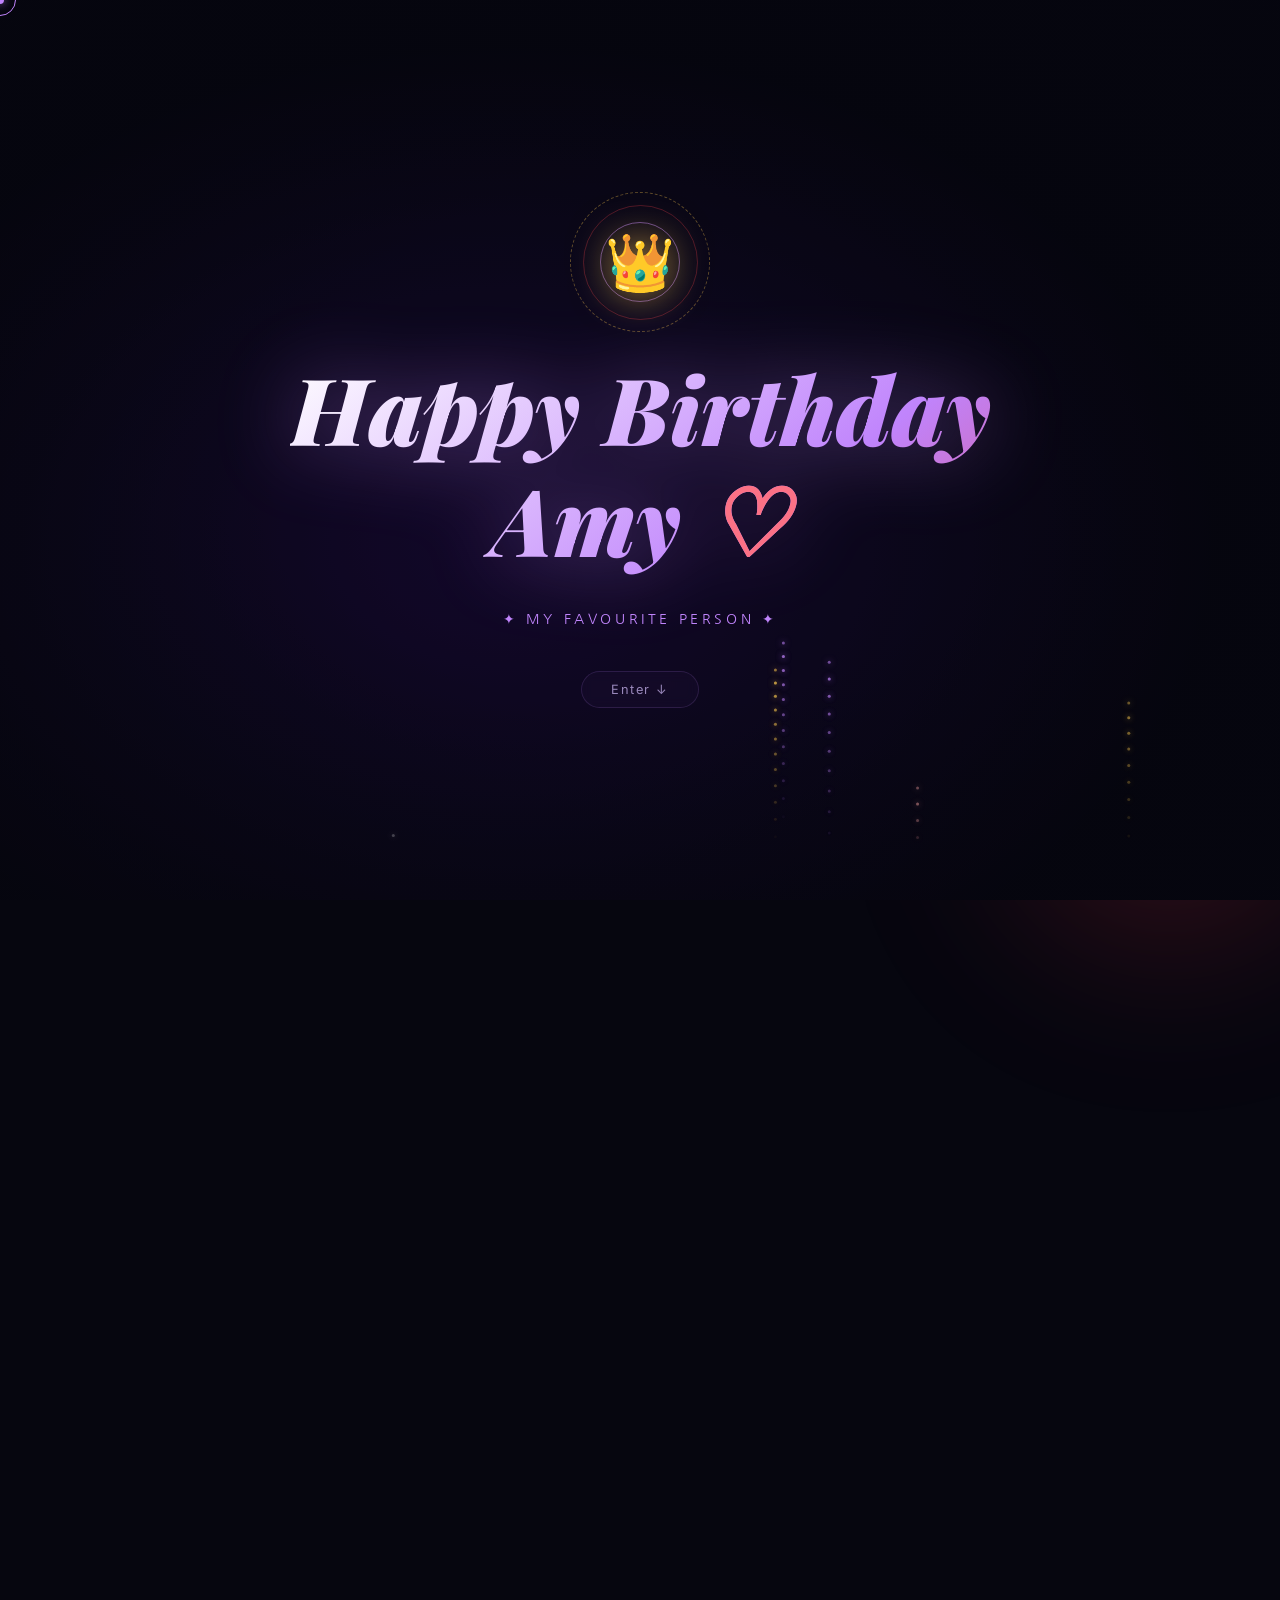
==== HBDAYA1.html @ 7351cbe0 "Add files via upload" ====
<!DOCTYPE html>
<html lang="en">
<head>
  <meta charset="UTF-8" />
  <meta name="viewport" content="width=device-width, initial-scale=1.0" />
  <title>HBDAYA1</title>
  <link rel="preconnect" href="https://fonts.googleapis.com">
  <link rel="preconnect" href="https://fonts.gstatic.com" crossorigin>
  <link href="https://fonts.googleapis.com/css2?family=Playfair+Display:ital,wght@0,400;0,500;0,600;0,700;0,900;1,400;1,500;1,700;1,900&family=Inter:wght@300;400;500;600;700&family=Nanum+Gothic:wght@400;700;800&display=swap" rel="stylesheet" />
  <style>
    *, *::before, *::after { box-sizing: border-box; margin: 0; padding: 0; }

    :root {
      --bg-deep:       #06060f;
      --bg-deeper:     #030308;
      --bg-card:       #0e0e22;
      --bg-surface:    #14142e;
      --accent-purple: #c084fc;
      --accent-purple-2:#a855f7;
      --accent-rose:   #fb7185;
      --accent-gold:   #f9c74f;
      --accent-blue:   #818cf8;
      --accent-red:    #e63946;
      --accent-crimson:#c1121f;
      --accent-white:  #f8f7ff;
      --text-primary:  #f0eaff;
      --text-muted:    #9988bb;
      --border:        rgba(192,132,252,0.15);
      --border-red:    rgba(230,57,70,0.2);
      --glow-purple:   rgba(192,132,252,0.35);
      --glow-red:      rgba(230,57,70,0.35);
      --ease-out-expo: cubic-bezier(0.16,1,0.3,1);
      --ease-spring:   cubic-bezier(0.34,1.56,0.64,1);
    }

    html { scroll-behavior: smooth; }
    html, body { max-width: 100%; }

    body {
      background: var(--bg-deep);
      color: var(--text-primary);
      font-family: 'Inter', sans-serif;
      overflow-x: hidden;
      cursor: none;
      position: relative;
    }

    ::selection { background: rgba(192,132,252,0.35); color: #fff; }

    /* subtle grain overlay for texture / depth */
    body::before {
      content: '';
      position: fixed;
      inset: 0;
      z-index: 2;
      pointer-events: none;
      opacity: 0.035;
      mix-blend-mode: overlay;
      background-image: url("data:image/svg+xml,%3Csvg xmlns='http://www.w3.org/2000/svg' width='120' height='120'%3E%3Cfilter id='n'%3E%3CfeTurbulence type='fractalNoise' baseFrequency='0.9' numOctaves='2' stitchTiles='stitch'/%3E%3C/filter%3E%3Crect width='100%25' height='100%25' filter='url(%23n)'/%3E%3C/svg%3E");
    }

    .nav-hub-btn {
      display: inline-flex;
      align-items: center;
      justify-content: center;
      text-decoration: none;
    }
    /* ═══════════════════════════════════════
       PROGRESS BAR
    ═══════════════════════════════════════ */
    #scroll-progress {
      position: fixed;
      top: 0; left: 0;
      height: 3px;
      width: 0%;
      z-index: 10000;
      background: linear-gradient(90deg, var(--accent-crimson), var(--accent-purple), var(--accent-gold));
      box-shadow: 0 0 12px rgba(192,132,252,0.6);
      transition: width 0.08s linear;
    }

    /* ═══════════════════════════════════════
       CUSTOM CURSOR
    ═══════════════════════════════════════ */
    .cursor-dot {
      width: 8px; height: 8px;
      background: var(--accent-purple);
      border-radius: 50%;
      position: fixed;
      top: 0; left: 0;
      pointer-events: none;
      z-index: 99999;
      transform: translate(-50%, -50%);
      transition: width 0.2s, height 0.2s, background 0.2s, opacity .3s;
      box-shadow: 0 0 10px rgba(192,132,252,0.7);
    }
    .cursor-ring {
      width: 32px; height: 32px;
      border: 1.5px solid var(--accent-purple);
      border-radius: 50%;
      position: fixed;
      top: 0; left: 0;
      pointer-events: none;
      z-index: 99998;
      transform: translate(-50%, -50%);
      transition: transform 0.08s linear, width 0.25s var(--ease-spring), height 0.25s var(--ease-spring), border-color 0.2s, opacity .3s;
    }
    .cursor-dot.hovered { width: 14px; height: 14px; background: var(--accent-gold); box-shadow: 0 0 16px rgba(249,199,79,0.8); }
    .cursor-ring.hovered { width: 56px; height: 56px; border-color: var(--accent-gold); }
    .cursor-dot.hidden, .cursor-ring.hidden { opacity: 0; }

    @media (hover: none), (pointer: coarse) {
      body { cursor: auto; }
      .cursor-dot, .cursor-ring { display: none; }
    }

    /* ═══════════════════════════════════════
       PARTICLE BACKGROUND
    ═══════════════════════════════════════ */
    #bg-canvas {
      position: fixed;
      inset: 0;
      pointer-events: none;
      z-index: 0;
      opacity: 0.55;
    }

    /* Soft ambient orbs that drift behind everything, parallax on mouse move */
    .ambient-orb {
      position: fixed;
      border-radius: 50%;
      filter: blur(90px);
      pointer-events: none;
      z-index: 0;
      opacity: 0.35;
      will-change: transform;
      transition: transform 0.6s ease-out;
    }
    .ambient-orb.o1 { width: 480px; height: 480px; top: -120px; left: -120px; background: radial-gradient(circle, var(--accent-purple), transparent 70%); }
    .ambient-orb.o2 { width: 420px; height: 420px; bottom: -100px; right: -100px; background: radial-gradient(circle, var(--accent-red), transparent 70%); }
    .ambient-orb.o3 { width: 360px; height: 360px; top: 45%; left: 60%; background: radial-gradient(circle, var(--accent-gold), transparent 70%); opacity: 0.18; }

    /* ═══════════════════════════════════════
       INTRO SCREEN
    ═══════════════════════════════════════ */
    #intro {
      position: fixed;
      inset: 0;
      z-index: 1000;
      background: radial-gradient(ellipse at 40% 60%, #1a0a3a 0%, #06060f 65%),
                  radial-gradient(ellipse at 80% 20%, #2a0010 0%, transparent 50%);
      display: flex;
      flex-direction: column;
      align-items: center;
      justify-content: center;
      gap: 1.2rem;
      transition: opacity 1.2s var(--ease-out-expo), visibility 1.2s;
      overflow: hidden;
    }
    #intro.hidden { opacity: 0; visibility: hidden; }

    #fireworks-canvas {
      position: absolute;
      inset: 0; width: 100%; height: 100%;
      pointer-events: none;
    }

    /* soft vignette so fireworks fade toward edges */
    #intro::after {
      content: '';
      position: absolute;
      inset: 0;
      pointer-events: none;
      background: radial-gradient(ellipse 70% 70% at 50% 50%, transparent 40%, rgba(6,6,15,0.55) 100%);
      z-index: 1;
    }

    /* Animated rings behind crown */
    .intro-rings {
      position: relative;
      z-index: 2;
      display: flex;
      align-items: center;
      justify-content: center;
      width: 140px; height: 140px;
    }
    .intro-rings::before,
    .intro-rings::after {
      content: '';
      position: absolute;
      border-radius: 50%;
      border: 1px solid;
      animation: ringPulse 2.5s ease-in-out infinite;
    }
    .intro-rings::before {
      width: 80px; height: 80px;
      border-color: rgba(192,132,252,0.5);
      animation-delay: 0s;
    }
    .intro-rings::after {
      width: 115px; height: 115px;
      border-color: rgba(230,57,70,0.3);
      animation-delay: 0.4s;
    }
    /* extra sparkle ring for richer motion */
    .intro-rings .spark-ring {
      position: absolute;
      width: 140px; height: 140px;
      border-radius: 50%;
      border: 1px dashed rgba(249,199,79,0.35);
      animation: spinSlow 14s linear infinite;
    }
    @keyframes spinSlow { to { transform: rotate(360deg); } }
    @keyframes ringPulse {
      0%,100% { transform: scale(1); opacity: 0.6; }
      50%      { transform: scale(1.15); opacity: 0.2; }
    }

    .intro-crown {
      font-size: 3.5rem;
      animation: floatCrown 3s ease-in-out infinite;
      position: relative;
      z-index: 3;
      filter: drop-shadow(0 0 20px rgba(249,199,79,0.7));
    }
    @keyframes floatCrown {
      0%,100% { transform: translateY(0) rotate(-3deg); }
      50%      { transform: translateY(-14px) rotate(3deg); }
    }

    .intro-title {
      font-family: 'Playfair Display', serif;
      font-size: clamp(2.6rem, 8vw, 5.8rem);
      font-weight: 900;
      font-style: italic;
      text-align: center;
      line-height: 1.2;
      padding-bottom: 0.18em;
      position: relative;
      z-index: 2;
      background: linear-gradient(140deg, #ffffff 0%, #c084fc 35%, #e63946 65%, #f9c74f 100%);
      background-size: 200% 200%;
      -webkit-background-clip: text;
      -webkit-text-fill-color: transparent;
      background-clip: text;
      filter: drop-shadow(0 0 40px rgba(192,132,252,0.45));
      animation: titleShimmer 4s ease-in-out infinite, gradientDrift 8s ease infinite;
    }
    @keyframes titleShimmer {
      0%,100% { filter: drop-shadow(0 0 40px rgba(192,132,252,0.45)); }
      50%      { filter: drop-shadow(0 0 60px rgba(230,57,70,0.5)); }
    }
    @keyframes gradientDrift {
      0%,100% { background-position: 0% 50%; }
      50%      { background-position: 100% 50%; }
    }

    .intro-heart {
      color: #fb7185;
      -webkit-text-fill-color: #fb7185;
      filter: none;
      display: inline-block;
      animation: heartBeat 1.4s ease-in-out infinite;
    }
    @keyframes heartBeat {
      0%, 100% { transform: scale(1); }
      15% { transform: scale(1.25); }
      30% { transform: scale(1); }
      45% { transform: scale(1.18); }
      60% { transform: scale(1); }
    }

    .intro-subtitle {
      font-family: 'Nanum Gothic', sans-serif;
      font-size: 0.9rem;
      color: var(--accent-purple);
      letter-spacing: 0.25em;
      text-transform: uppercase;
      position: relative;
      z-index: 2;
      opacity: 0;
      animation: fadeInUp 1s ease 1.2s forwards;
      text-align: center;
    }
    .intro-subtitle + .intro-subtitle { animation-delay: 1.7s; font-size: 0.75rem; color: var(--text-muted); letter-spacing: 0.15em; }

    .intro-skip {
      margin-top: 1.5rem;
      background: rgba(192,132,252,0.03);
      border: 1px solid var(--border);
      color: var(--text-muted);
      padding: 0.6rem 1.8rem;
      border-radius: 999px;
      cursor: none;
      font-family: 'Inter', sans-serif;
      font-size: 0.8rem;
      letter-spacing: 0.12em;
      position: relative;
      z-index: 2;
      transition: border-color 0.3s, color 0.3s, box-shadow 0.3s, transform 0.3s, background 0.3s;
      opacity: 0;
      animation: fadeInUp 1s ease 2.2s forwards;
      backdrop-filter: blur(6px);
      overflow: hidden;
    }
    .intro-skip::before {
      content: '';
      position: absolute;
      inset: 0;
      background: linear-gradient(90deg, transparent, rgba(192,132,252,0.25), transparent);
      transform: translateX(-100%);
      transition: transform 0.6s;
    }
    .intro-skip:hover {
      border-color: var(--accent-purple);
      color: var(--accent-white);
      box-shadow: 0 0 24px rgba(192,132,252,0.28);
      transform: translateY(-2px);
      background: rgba(192,132,252,0.08);
    }
    .intro-skip:hover::before { transform: translateX(100%); }
    .intro-skip:active { transform: translateY(0) scale(0.97); }

    @keyframes fadeInUp {
      from { opacity: 0; transform: translateY(20px); }
      to   { opacity: 1; transform: translateY(0); }
    }

    /* ═══════════════════════════════════════
       MAIN PAGE
    ═══════════════════════════════════════ */
    #main { opacity: 0; transition: opacity 1.4s ease; position: relative; z-index: 1; }
    #main.visible { opacity: 1; }

    /* ── NAV ── */
    nav {
      position: fixed;
      top: 0; left: 0; right: 0;
      z-index: 100;
      padding: 1rem 3rem;
      display: flex;
      align-items: center;
      justify-content: space-between;
      background: rgba(6,6,15,0.55);
      backdrop-filter: blur(20px) saturate(140%);
      border-bottom: 1px solid var(--border);
      transition: background 0.4s, padding 0.4s, border-color 0.4s;
    }
    nav.scrolled {
      background: rgba(6,6,15,0.86);
      padding: 0.7rem 3rem;
      border-color: rgba(192,132,252,0.28);
    }
    nav::after {
      content: '';
      position: absolute;
      bottom: 0; left: 0; right: 0;
      height: 1px;
      background: linear-gradient(90deg, transparent, var(--accent-red), var(--accent-purple), transparent);
      opacity: 0.4;
    }

    .nav-logo {
      font-family: 'Playfair Display', serif;
      font-size: 1.1rem;
      font-style: italic;
      background: linear-gradient(135deg, var(--accent-white), var(--accent-purple));
      -webkit-background-clip: text;
      -webkit-text-fill-color: transparent;
      background-clip: text;
      letter-spacing: 0.05em;
      position: relative;
      display: inline-flex;
      align-items: center;
      gap: 0.4rem;
    }
    .nav-logo .logo-dot {
      width: 6px; height: 6px;
      border-radius: 50%;
      background: var(--accent-gold);
      box-shadow: 0 0 8px var(--accent-gold);
      animation: dotPulse 2.4s ease-in-out infinite;
    }
    @keyframes dotPulse {
      0%,100% { opacity: 0.5; transform: scale(1); }
      50% { opacity: 1; transform: scale(1.3); }
    }

    .nav-links { display: flex; gap: 2.5rem; align-items: center; }
    .nav-links a {
      color: var(--text-muted);
      text-decoration: none;
      font-size: 0.78rem;
      letter-spacing: 0.15em;
      text-transform: uppercase;
      transition: color 0.3s;
      position: relative;
      padding-bottom: 2px;
    }
    .nav-links a::after {
      content: '';
      position: absolute;
      bottom: -4px; left: 0; right: 0;
      height: 1px;
      background: linear-gradient(90deg, var(--accent-red), var(--accent-purple));
      transform: scaleX(0);
      transform-origin: left;
      transition: transform 0.35s var(--ease-out-expo);
    }
    .nav-links a:hover { color: var(--accent-white); }
    .nav-links a:hover::after { transform: scaleX(1); }

    /* ── HERO ── */
    .hero {
      min-height: 100vh;
      display: flex;
      flex-direction: column;
      align-items: center;
      justify-content: center;
      text-align: center;
      padding: 8rem 2rem 5rem;
      position: relative;
      overflow: hidden;
    }

    .hero-grid {
      position: absolute;
      inset: 0;
      background-image:
        linear-gradient(rgba(192,132,252,0.04) 1px, transparent 1px),
        linear-gradient(90deg, rgba(192,132,252,0.04) 1px, transparent 1px);
      background-size: 60px 60px;
      mask-image: radial-gradient(ellipse 80% 80% at 50% 50%, black 30%, transparent 80%);
      animation: gridDrift 40s linear infinite;
    }
    @keyframes gridDrift {
      from { background-position: 0 0, 0 0; }
      to   { background-position: 60px 60px, 60px 60px; }
    }

    .hero::before {
      content: '';
      position: absolute;
      inset: 0;
      background:
        radial-gradient(ellipse 80% 55% at 50% 10%, rgba(192,132,252,0.1) 0%, transparent 60%),
        radial-gradient(ellipse 50% 40% at 85% 80%, rgba(230,57,70,0.08) 0%, transparent 50%),
        radial-gradient(ellipse 40% 30% at 15% 70%, rgba(249,199,79,0.05) 0%, transparent 50%);
      pointer-events: none;
    }

    .hero-flourish {
      position: absolute;
      opacity: 0.15;
      pointer-events: none;
      transition: opacity 0.6s, transform 0.6s;
    }
    .hero-flourish.tl { top: 100px; left: 40px; }
    .hero-flourish.tr { top: 100px; right: 40px; transform: scaleX(-1); }
    .hero-flourish.bl { bottom: 60px; left: 40px; transform: scaleY(-1); }
    .hero-flourish.br { bottom: 60px; right: 40px; transform: scale(-1,-1); }

    .hero-eyebrow {
      font-size: 0.75rem;
      letter-spacing: 0.4em;
      text-transform: uppercase;
      color: var(--accent-gold);
      margin-bottom: 1.8rem;
      opacity: 0;
      animation: fadeInUp 0.9s ease 0.3s forwards;
      display: flex;
      align-items: center;
      gap: 1rem;
    }
    .hero-eyebrow::before,
    .hero-eyebrow::after {
      content: '';
      width: 40px; height: 1px;
      background: linear-gradient(90deg, transparent, var(--accent-gold));
    }
    .hero-eyebrow::after { transform: scaleX(-1); }

    .hero-name {
      display: inline-block;
      font-family: 'Playfair Display', serif;
      font-size: clamp(5rem, 18vw, 13rem);
      font-weight: 900;
      font-style: italic;
      line-height: 1.15;
      padding: 0.02em 0.05em 0.15em 0.08em;
      background: linear-gradient(160deg, #ffffff 0%, #e8d5ff 20%, #c084fc 45%, #e63946 70%, #f9c74f 100%);
      background-size: 200% 200%;
      -webkit-background-clip: text;
      -webkit-text-fill-color: transparent;
      background-clip: text;
      filter: drop-shadow(0 0 80px rgba(192,132,252,0.25));
      opacity: 0;
      animation: fadeInUp 1.1s var(--ease-out-expo) 0.6s forwards, gradientDrift 10s ease infinite 1.7s;
      position: relative;
      will-change: transform;
    }
    .hero-name-echo {
      font-family: 'Playfair Display', serif;
      font-size: clamp(5rem, 18vw, 13rem);
      font-weight: 900;
      font-style: italic;
      line-height: 1.15;
      padding-bottom: 0.12em;
      position: absolute;
      top: 0; left: 50%;
      transform: translateX(-50%);
      -webkit-text-stroke: 1px rgba(192,132,252,0.15);
      color: transparent;
      pointer-events: none;
      filter: blur(2px);
    }

    .hero-tagline {
      margin-top: 2.5rem;
      font-size: clamp(0.95rem, 2vw, 1.2rem);
      color: var(--text-muted);
      font-weight: 300;
      max-width: 570px;
      line-height: 1.8;
      opacity: 0;
      animation: fadeInUp 1s ease 1.1s forwards;
    }

    .hero-line {
      width: 100%;
      max-width: 500px;
      height: 1px;
      margin: 3rem auto 0;
      background: linear-gradient(90deg, transparent, var(--accent-red), var(--accent-purple), var(--accent-gold), transparent);
      opacity: 0;
      animation: fadeInUp 1s ease 1.6s forwards;
      position: relative;
    }
    .hero-line::before {
      content: '';
      position: absolute;
      top: -2px; left: 0; right: 0;
      height: 5px;
      background: inherit;
      filter: blur(4px);
      opacity: 0.6;
    }
    .hero-line::after {
      content: '';
      position: absolute;
      top: -1px; left: 0;
      width: 6px; height: 3px;
      border-radius: 3px;
      background: var(--accent-white);
      box-shadow: 0 0 10px var(--accent-white);
      animation: lineTravel 3.5s ease-in-out infinite 2.6s;
    }
    @keyframes lineTravel {
      0% { left: 0%; opacity: 0; }
      10% { opacity: 1; }
      90% { opacity: 1; }
      100% { left: 98%; opacity: 0; }
    }

    .scroll-hint {
      position: absolute;
      bottom: 3rem;
      left: 50%;
      transform: translateX(-50%);
      display: flex;
      flex-direction: column;
      align-items: center;
      gap: 0.5rem;
      opacity: 0;
      animation: fadeInUp 1s ease 2.5s forwards;
    }
    .scroll-hint span {
      font-size: 0.65rem;
      letter-spacing: 0.3em;
      text-transform: uppercase;
      color: var(--text-muted);
    }
    .scroll-mouse {
      width: 22px; height: 36px;
      border: 1.5px solid var(--border);
      border-radius: 11px;
      position: relative;
    }
    .scroll-mouse::after {
      content: '';
      position: absolute;
      top: 5px; left: 50%;
      transform: translateX(-50%);
      width: 3px; height: 8px;
      background: var(--accent-purple);
      border-radius: 2px;
      animation: scrollDown 1.8s ease infinite;
    }
    @keyframes scrollDown {
      0%   { top: 5px; opacity: 1; }
      100% { top: 18px; opacity: 0; }
    }

    /* ── SECTION BASE ── */
    .section {
      padding: 7rem 2rem;
      max-width: 1140px;
      margin: 0 auto;
      position: relative;
    }

    .section-label {
      font-size: 0.7rem;
      letter-spacing: 0.4em;
      text-transform: uppercase;
      color: var(--accent-gold);
      margin-bottom: 1.2rem;
      display: flex;
      align-items: center;
      gap: 1rem;
    }
    .section-label::after {
      content: '';
      flex: 1;
      height: 1px;
      background: linear-gradient(90deg, rgba(230,57,70,0.5), transparent);
    }

    .section-title {
      font-family: 'Playfair Display', serif;
      font-size: clamp(2.2rem, 5vw, 3.6rem);
      font-weight: 700;
      line-height: 1.15;
      margin-bottom: 1rem;
    }

    /* ── ABOUT CARDS ── */
    .about-grid {
      display: grid;
      grid-template-columns: 1fr 1fr;
      gap: 1.5rem;
      margin-top: 4rem;
    }

    .about-card {
      background: linear-gradient(145deg, rgba(14,14,34,0.9) 0%, rgba(10,10,24,0.95) 100%);
      border: 1px solid var(--border);
      border-radius: 24px;
      padding: 2.4rem;
      position: relative;
      overflow: hidden;
      transition: border-color 0.4s, transform 0.4s, box-shadow 0.4s;
      transform-style: preserve-3d;
      will-change: transform;
    }
    .about-card:hover {
      border-color: rgba(192,132,252,0.4);
      box-shadow: 0 20px 60px rgba(192,132,252,0.08), 0 0 0 1px rgba(192,132,252,0.08);
    }

    /* mouse-tracked spotlight */
    .about-card .card-spotlight {
      position: absolute;
      inset: 0;
      pointer-events: none;
      opacity: 0;
      transition: opacity 0.35s;
      background: radial-gradient(320px circle at var(--mx, 50%) var(--my, 50%), rgba(192,132,252,0.12), transparent 60%);
    }
    .about-card:hover .card-spotlight { opacity: 1; }

    .about-card::before {
      content: '';
      position: absolute;
      top: 0; left: 0; right: 0;
      height: 2px;
      background: linear-gradient(90deg, var(--accent-red), var(--accent-purple), var(--accent-gold));
      opacity: 0;
      transition: opacity 0.4s;
    }
    .about-card:hover::before { opacity: 1; }

    .about-card::after {
      content: '';
      position: absolute;
      bottom: -30px; right: -30px;
      width: 100px; height: 100px;
      border-radius: 50%;
      background: radial-gradient(circle, rgba(192,132,252,0.06) 0%, transparent 70%);
      transition: transform 0.4s;
    }
    .about-card:hover::after { transform: scale(1.5); }

    .about-card-icon {
      font-size: 2.2rem;
      margin-bottom: 1.2rem;
      display: block;
      filter: drop-shadow(0 0 10px rgba(192,132,252,0.3));
      transition: transform 0.45s var(--ease-spring);
    }
    .about-card:hover .about-card-icon { transform: scale(1.15) rotate(-6deg); }

    .about-card-title {
      font-family: 'Playfair Display', serif;
      font-size: 1.3rem;
      font-weight: 700;
      margin-bottom: 0.8rem;
      color: var(--text-primary);
    }
    .about-card-text {
      font-size: 0.9rem;
      color: var(--text-muted);
      line-height: 1.8;
    }

    /* Featured card */
    .about-card.featured {
      grid-column: span 2;
      display: flex;
      gap: 3rem;
      align-items: center;
      background: linear-gradient(135deg, #160b40 0%, #1a0610 50%, #0e0e22 100%);
      border-color: rgba(230,57,70,0.15);
    }
    .about-card.featured:hover { border-color: rgba(230,57,70,0.4); box-shadow: 0 20px 60px rgba(230,57,70,0.08); }
    .about-card.featured::before {
      background: linear-gradient(90deg, var(--accent-crimson), var(--accent-purple), var(--accent-white));
    }

    .about-card.featured .featured-text { flex: 1; }
    .about-card.featured .featured-quote {
      font-family: 'Playfair Display', serif;
      font-size: clamp(1.1rem, 2.5vw, 1.6rem);
      font-style: italic;
      line-height: 1.55;
      color: var(--text-primary);
      margin-bottom: 1.2rem;
    }
    .about-card.featured .featured-quote span {
      color: var(--accent-purple);
      position: relative;
      background: linear-gradient(90deg, var(--accent-purple), var(--accent-gold), var(--accent-purple));
      background-size: 200% auto;
      -webkit-background-clip: text;
      -webkit-text-fill-color: transparent;
      background-clip: text;
      animation: gradientDrift 5s ease infinite;
    }

    .about-card.featured .featured-visual {
      width: 190px;
      flex-shrink: 0;
      display: flex;
      flex-direction: column;
      align-items: center;
      gap: 0.8rem;
    }

    .gd-emblem-wrap {
      position: relative;
      width: 130px; height: 130px;
    }
    .gd-emblem {
      width: 130px; height: 130px;
      border-radius: 50%;
      background: radial-gradient(circle at 40% 35%, #2e1060 0%, #06060f 75%);
      border: 2px solid rgba(192,132,252,0.4);
      display: flex;
      align-items: center;
      justify-content: center;
      font-size: 3.8rem;
      box-shadow: 0 0 50px rgba(192,132,252,0.3), inset 0 0 40px rgba(192,132,252,0.06);
      animation: pulseShadow 3s ease-in-out infinite;
      position: relative;
      z-index: 1;
      transition: transform 0.4s var(--ease-spring);
    }
    .gd-emblem-wrap:hover .gd-emblem { transform: scale(1.06) rotate(4deg); }
    .gd-ring {
      position: absolute;
      inset: -10px;
      animation: spinRing 8s linear infinite;
    }
    .gd-ring.reverse { animation-direction: reverse; animation-duration: 12s; inset: -20px; opacity: 0.5; }
    @keyframes spinRing { to { transform: rotate(360deg); } }
    @keyframes pulseShadow {
      0%,100% { box-shadow: 0 0 50px rgba(192,132,252,0.3), inset 0 0 40px rgba(192,132,252,0.06); }
      50%      { box-shadow: 0 0 80px rgba(230,57,70,0.4), 0 0 30px rgba(192,132,252,0.3), inset 0 0 40px rgba(192,132,252,0.1); }
    }

    .gd-label {
      font-size: 0.68rem;
      letter-spacing: 0.25em;
      color: var(--accent-gold);
      text-transform: uppercase;
      text-align: center;
    }

    /* ── DIVIDER ── */
    .section-divider {
      position: relative;
      height: 60px;
      display: flex;
      align-items: center;
      justify-content: center;
      overflow: hidden;
    }
    .section-divider::before,
    .section-divider::after {
      content: '';
      flex: 1;
      height: 1px;
      background: linear-gradient(90deg, transparent, rgba(192,132,252,0.25));
    }
    .section-divider::after { transform: scaleX(-1); }
    .section-divider-icon {
      padding: 0 1.5rem;
      font-size: 1.2rem;
      letter-spacing: 0.5rem;
      color: rgba(192,132,252,0.4);
      position: relative;
      animation: dividerGlow 3s ease-in-out infinite;
    }
    @keyframes dividerGlow {
      0%,100% { filter: drop-shadow(0 0 0px rgba(192,132,252,0)); }
      50% { filter: drop-shadow(0 0 10px rgba(192,132,252,0.5)); }
    }
    .section-divider-icon::before {
      content: '';
      position: absolute;
      inset: -10px;
      background: radial-gradient(circle, rgba(192,132,252,0.1) 0%, transparent 70%);
    }

    /* ── MEMORIES SECTION ── */
    .memories-section {
      padding: 5rem 2rem 8rem;
      max-width: 1140px;
      margin: 0 auto;
    }

    .memories-header {
      text-align: center;
      margin-bottom: 5rem;
    }
    .memories-intro {
      color: var(--text-muted);
      font-size: 0.98rem;
      max-width: 520px;
      margin: 1.2rem auto 0;
      line-height: 1.85;
    }

    /* Timeline */
    .timeline {
      position: relative;
      padding-left: 2.5rem;
    }
    .timeline::before {
      content: '';
      position: absolute;
      left: 0; top: 0; bottom: 0;
      width: 2px;
      background: linear-gradient(to bottom,
        transparent 0%,
        var(--accent-red) 5%,
        var(--accent-purple) 35%,
        var(--accent-gold) 65%,
        var(--accent-rose) 95%,
        transparent 100%);
      opacity: 0.35;
    }
    /* animated glow that runs down the timeline spine */
    .timeline::after {
      content: '';
      position: absolute;
      left: -2px; top: 0;
      width: 6px; height: 40px;
      border-radius: 3px;
      background: linear-gradient(to bottom, transparent, var(--accent-white), transparent);
      opacity: 0.7;
      filter: blur(1px);
      animation: timelineTravel 6s ease-in-out infinite;
    }
    @keyframes timelineTravel {
      0% { top: -5%; opacity: 0; }
      10% { opacity: 0.8; }
      90% { opacity: 0.8; }
      100% { top: 100%; opacity: 0; }
    }

    .memory-card {
      position: relative;
      background: linear-gradient(145deg, rgba(14,14,34,0.92) 0%, rgba(10,10,22,0.96) 100%);
      border: 1px solid var(--border);
      border-radius: 20px;
      padding: 2.2rem;
      margin-bottom: 2rem;
      margin-left: 2rem;
      transition: border-color 0.35s, box-shadow 0.35s, transform 0.35s;
      overflow: hidden;
    }
    .memory-card::after {
      content: '';
      position: absolute;
      inset: 0;
      background: linear-gradient(135deg, rgba(230,57,70,0.03) 0%, transparent 50%);
      pointer-events: none;
    }
    .memory-card:hover {
      border-color: rgba(192,132,252,0.38);
      box-shadow: 0 8px 50px rgba(192,132,252,0.09), -4px 0 20px rgba(230,57,70,0.06);
      transform: translateX(6px);
    }

    .memory-card::before {
      content: '';
      position: absolute;
      left: -2.62rem; top: 2rem;
      width: 12px; height: 12px;
      border-radius: 50%;
      background: var(--accent-purple);
      box-shadow: 0 0 12px var(--accent-purple);
      border: 2px solid var(--bg-deep);
      z-index: 1;
      transition: transform 0.35s var(--ease-spring);
    }
    .memory-card:hover::before { transform: scale(1.35); }
    .memory-card:nth-child(1)::before { background: var(--accent-red);    box-shadow: 0 0 15px var(--accent-red); }
    .memory-card:nth-child(2)::before { background: var(--accent-gold);   box-shadow: 0 0 15px var(--accent-gold); }
    .memory-card:nth-child(3)::before { background: var(--accent-purple); box-shadow: 0 0 15px var(--accent-purple); }
    .memory-card:nth-child(4)::before { background: var(--accent-white);  box-shadow: 0 0 15px rgba(248,247,255,0.6); }

    .memory-date {
      font-size: 0.7rem;
      letter-spacing: 0.3em;
      text-transform: uppercase;
      color: var(--accent-gold);
      margin-bottom: 0.7rem;
      display: flex;
      align-items: center;
      gap: 0.6rem;
    }
    .memory-date::before {
      content: '';
      display: inline-block;
      width: 16px; height: 1px;
      background: var(--accent-gold);
      opacity: 0.5;
    }

    .memory-card-title {
      font-family: 'Playfair Display', serif;
      font-size: 1.25rem;
      font-weight: 700;
      margin-bottom: 0.9rem;
      color: var(--text-primary);
    }
    .memory-text {
      color: var(--text-muted);
      font-size: 0.9rem;
      line-height: 1.8;
      margin-bottom: 1.2rem;
    }

    .memory-tags {
      display: flex;
      gap: 0.5rem;
      flex-wrap: wrap;
    }
    .tag {
      font-size: 0.68rem;
      padding: 0.22rem 0.7rem;
      border-radius: 999px;
      border: 1px solid var(--border);
      color: var(--text-muted);
      letter-spacing: 0.06em;
      transition: transform 0.25s, box-shadow 0.25s;
    }
    .tag:hover { transform: translateY(-2px); }
    .tag.purple { border-color: rgba(192,132,252,0.38); color: var(--accent-purple); background: rgba(192,132,252,0.07); }
    .tag.gold   { border-color: rgba(249,199,79,0.38);  color: var(--accent-gold);   background: rgba(249,199,79,0.07); }
    .tag.rose   { border-color: rgba(251,113,133,0.38); color: var(--accent-rose);   background: rgba(251,113,133,0.07); }
    .tag.red    { border-color: rgba(230,57,70,0.38);   color: var(--accent-red);    background: rgba(230,57,70,0.07); }
    .tag.white  { border-color: rgba(248,247,255,0.25); color: var(--accent-white);  background: rgba(248,247,255,0.05); }

    /* ── BUTTONS ── */
    .extra-buttons {
      display: flex;
      gap: 1rem;
      justify-content: center;
      margin: 3rem 0 5rem;
      flex-wrap: wrap;
    }

    .memory-btn {
      padding: 0.85rem 2rem;
      border: none;
      border-radius: 14px;
      cursor: none;
      font-weight: 600;
      font-size: 0.9rem;
      color: white;
      font-family: 'Inter', sans-serif;
      letter-spacing: 0.05em;
      position: relative;
      overflow: hidden;
      transition: transform 0.25s var(--ease-spring), box-shadow 0.25s;
      will-change: transform;
    }
    .memory-btn::before {
      content: '';
      position: absolute;
      inset: 0;
      background: linear-gradient(135deg, #c1121f, #a855f7, #ec4899);
      background-size: 200% 200%;
      transition: opacity 0.3s;
      animation: gradientDrift 6s ease infinite;
    }
    .memory-btn::after {
      content: '';
      position: absolute;
      inset: 0;
      background: linear-gradient(135deg, #a855f7, #e63946, #f9c74f);
      opacity: 0;
      transition: opacity 0.3s;
    }
    .memory-btn span { position: relative; z-index: 1; }
    .memory-btn:hover { box-shadow: 0 14px 35px rgba(168,85,247,0.35); }
    .memory-btn:hover::after { opacity: 1; }
    .memory-btn:active { transform: translateY(0) scale(0.97) !important; }

    /* ripple effect element injected on click */
    .btn-ripple {
      position: absolute;
      border-radius: 50%;
      background: rgba(255,255,255,0.45);
      transform: scale(0);
      animation: rippleAnim 0.6s ease-out forwards;
      pointer-events: none;
    }
    @keyframes rippleAnim {
      to { transform: scale(3); opacity: 0; }
    }

    /* ── POPUPS ── */
    .popup-overlay {
      display: none;
      position: fixed;
      inset: 0;
      background: rgba(0,0,0,0.8);
      backdrop-filter: blur(12px);
      justify-content: center;
      align-items: center;
      z-index: 9999;
      opacity: 0;
      transition: opacity 0.3s ease;
    }
    .popup-overlay.showing { opacity: 1; }

    .popup-window {
      width: min(640px, 94%);
      border-radius: 20px;
      overflow: hidden;
      box-shadow: 0 30px 80px rgba(0,0,0,0.7), 0 0 0 1px rgba(192,132,252,0.15);
      animation: popupAppear 0.4s var(--ease-spring);
      background: rgba(14,14,34,0.96);
      border: 1px solid rgba(192,132,252,0.2);
      max-height: 88vh;
      display: flex;
      flex-direction: column;
      position: relative;
    }
    /* animated border glow sweep */
    .popup-window::before {
      content: '';
      position: absolute;
      inset: -1px;
      border-radius: 20px;
      padding: 1px;
      background: linear-gradient(120deg, var(--accent-crimson), var(--accent-purple), var(--accent-gold), var(--accent-purple), var(--accent-crimson));
      background-size: 300% 300%;
      -webkit-mask: linear-gradient(#fff 0 0) content-box, linear-gradient(#fff 0 0);
      -webkit-mask-composite: xor;
      mask-composite: exclude;
      animation: gradientDrift 5s ease infinite;
      pointer-events: none;
      opacity: 0.6;
    }

    .popup-header {
      display: flex;
      justify-content: space-between;
      align-items: center;
      padding: 1rem 1.4rem;
      background: linear-gradient(90deg, rgba(193,18,31,0.18), rgba(168,85,247,0.12));
      border-bottom: 1px solid rgba(255,255,255,0.06);
      font-weight: 700;
      font-size: 0.9rem;
      color: #e9d5ff;
      flex-shrink: 0;
    }
    .popup-header-left { display: flex; align-items: center; gap: 0.6rem; }
    .popup-header-dot {
      width: 8px; height: 8px;
      border-radius: 50%;
      background: var(--accent-red);
      box-shadow: 0 0 8px var(--accent-red);
      animation: dotPulse 1.8s ease-in-out infinite;
    }

    .close-btn {
      border: none;
      background: none;
      cursor: none;
      font-size: 1.1rem;
      color: var(--text-muted);
      transition: color 0.2s, transform 0.2s, background 0.2s;
      width: 28px; height: 28px;
      border-radius: 50%;
      display: flex;
      align-items: center;
      justify-content: center;
    }
    .close-btn:hover { color: var(--accent-red); transform: scale(1.2) rotate(90deg); background: rgba(230,57,70,0.1); }

    .popup-content {
      padding: 1.8rem;
      overflow-y: auto;
      flex: 1;
    }

    #typedText {
      min-height: 200px;
      font-size: 0.95rem;
      font-family: Georgia, serif;
      line-height: 1.75;
      color: #e5e7eb;
      white-space: pre-line;
    }
    #typedText .type-cursor {
      display: inline-block;
      width: 2px;
      background: var(--accent-purple);
      margin-left: 1px;
      animation: caretBlink 0.9s steps(1) infinite;
    }
    @keyframes caretBlink { 50% { opacity: 0; } }

    /* Image popup */
    .image-popup-content {
      display: flex;
      align-items: center;
      justify-content: center;
      gap: 1rem;
      padding: 1.5rem;
    }

    #popupImage {
      max-width: 78%;
      max-height: 65vh;
      border-radius: 16px;
      border: 1px solid var(--border);
      box-shadow: 0 20px 60px rgba(0,0,0,0.6), 0 0 30px rgba(192,132,252,0.12);
      transition: transform 0.3s ease, opacity 0.25s ease;
      object-fit: contain;
      background: rgba(255,255,255,0.02);
    }
    #popupImage:hover { transform: scale(1.02); }

    .nav-btn {
      width: 52px; height: 52px;
      border-radius: 14px;
      border: 1px solid var(--border);
      background: rgba(20,20,46,0.9);
      color: var(--accent-purple);
      font-size: 1.4rem;
      cursor: none;
      transition: all 0.25s var(--ease-spring);
      display: flex;
      align-items: center;
      justify-content: center;
      flex-shrink: 0;
      backdrop-filter: blur(10px);
    }
    .nav-btn:hover {
      background: rgba(192,132,252,0.15);
      color: var(--accent-gold);
      border-color: rgba(192,132,252,0.5);
      transform: scale(1.08);
      box-shadow: 0 0 20px rgba(192,132,252,0.25);
    }
    .nav-btn:active { transform: scale(0.95); }

    @keyframes popupAppear {
      from { opacity: 0; transform: scale(0.88) translateY(20px); }
      to   { opacity: 1; transform: scale(1) translateY(0); }
    }

    /* ── FOOTER ── */
    footer {
      border-top: 1px solid var(--border);
      padding: 4rem 2rem 3rem;
      text-align: center;
      position: relative;
      overflow: hidden;
    }
    footer::before {
      content: '';
      position: absolute;
      top: 0; left: 0; right: 0;
      height: 1px;
      background: linear-gradient(90deg, transparent, var(--accent-red), var(--accent-purple), var(--accent-white), var(--accent-purple), var(--accent-red), transparent);
      opacity: 0.5;
    }

    .footer-crown {
      font-size: 2.5rem;
      margin-bottom: 1.2rem;
      display: block;
      filter: drop-shadow(0 0 15px rgba(249,199,79,0.5));
      animation: floatCrown 4s ease-in-out infinite;
    }
    .footer-text {
      font-family: 'Playfair Display', serif;
      font-style: italic;
      color: var(--text-muted);
      font-size: 1.05rem;
      margin-bottom: 0.8rem;
    }
    .footer-gd {
      font-size: 0.7rem;
      letter-spacing: 0.2em;
      color: rgba(192,132,252,0.3);
      text-transform: uppercase;
    }

    /* back to top */
    #back-to-top {
      position: fixed;
      bottom: 2rem;
      right: 2rem;
      width: 48px; height: 48px;
      border-radius: 50%;
      border: 1px solid var(--border);
      background: rgba(14,14,34,0.85);
      backdrop-filter: blur(10px);
      color: var(--accent-purple);
      display: flex;
      align-items: center;
      justify-content: center;
      cursor: none;
      z-index: 500;
      opacity: 0;
      pointer-events: none;
      transform: translateY(10px);
      transition: opacity 0.35s, transform 0.35s var(--ease-spring), border-color 0.3s, color 0.3s;
      font-size: 1.1rem;
    }
    #back-to-top.visible { opacity: 1; pointer-events: auto; transform: translateY(0); }
    #back-to-top:hover { border-color: var(--accent-gold); color: var(--accent-gold); box-shadow: 0 0 18px rgba(249,199,79,0.25); }

    /* ── SCROLL REVEAL ── */
    .reveal {
      opacity: 0;
      transform: translateY(30px);
      transition: opacity 0.85s var(--ease-out-expo), transform 0.85s var(--ease-out-expo);
    }
    .reveal.visible { opacity: 1; transform: none; }
    .reveal:nth-child(2) { transition-delay: 0.08s; }
    .reveal:nth-child(3) { transition-delay: 0.16s; }
    .reveal:nth-child(4) { transition-delay: 0.24s; }

    /* confetti burst canvas for button celebration */
    #confetti-canvas {
      position: fixed;
      inset: 0;
      pointer-events: none;
      z-index: 9998;
    }

    /* ── RESPONSIVE ── */
    @media (max-width: 700px) {
      .about-grid { grid-template-columns: 1fr; }
      .about-card.featured { grid-column: span 1; flex-direction: column; }
      .about-card.featured .featured-visual { width: 100%; }
      nav { padding: 1rem 1.2rem; }
      nav.scrolled { padding: 0.7rem 1.2rem; }
      .nav-links { gap: 1.2rem; }
      .timeline { padding-left: 1.5rem; }
      .memory-card { margin-left: 1.2rem; }
      .memory-card::before { left: -1.65rem; }
      .hero-flourish { display: none; }
      .ambient-orb { display: none; }
      #back-to-top { bottom: 1.2rem; right: 1.2rem; width: 42px; height: 42px; }
    }

    @media (prefers-reduced-motion: reduce) {
      *, *::before, *::after { animation: none !important; transition-duration: 0.01ms !important; }
    }

    .popup-content {
      padding: 1.8rem;
      flex: 1;
      overflow-y: auto;
      overflow-x: hidden;
      scrollbar-width: thin;
      scrollbar-color: var(--accent-purple) rgba(20,20,46,0.45);
    }

    .popup-content::-webkit-scrollbar { width: 10px; }
    .popup-content::-webkit-scrollbar-track {
      background: rgba(20,20,46,0.45);
      border-radius: 999px;
      border: 1px solid rgba(192,132,252,0.08);
    }
    .popup-content::-webkit-scrollbar-thumb {
      background: linear-gradient(180deg, var(--accent-red), var(--accent-purple), var(--accent-gold));
      border-radius: 999px;
      border: 2px solid rgba(20,20,46,0.9);
      box-shadow: 0 0 12px rgba(192,132,252,.35), inset 0 0 5px rgba(255,255,255,.15);
    }
    .popup-content::-webkit-scrollbar-thumb:hover {
      background: linear-gradient(180deg, #ff5d6c, #d8a6ff, #ffd66a);
      box-shadow: 0 0 18px rgba(192,132,252,.55), inset 0 0 6px rgba(255,255,255,.2);
    }
    .popup-content::-webkit-scrollbar-corner { background: transparent; }

    /* focus visibility for accessibility */
    a:focus-visible, button:focus-visible {
      outline: 2px solid var(--accent-gold);
      outline-offset: 3px;
      border-radius: 6px;
    }
  </style>
</head>
<body>

<!-- Scroll progress indicator -->
<div id="scroll-progress"></div>

<!-- Custom cursor -->
<div class="cursor-dot" id="cursorDot"></div>
<div class="cursor-ring" id="cursorRing"></div>

<!-- Ambient orbs (parallax) -->
<div class="ambient-orb o1" id="orb1"></div>
<div class="ambient-orb o2" id="orb2"></div>
<div class="ambient-orb o3" id="orb3"></div>

<!-- Ambient particle bg -->
<canvas id="bg-canvas"></canvas>

<!-- Confetti overlay for celebratory bursts -->
<canvas id="confetti-canvas"></canvas>

<!-- ══════════════════════════════════════
     INTRO SCREEN
══════════════════════════════════════ -->
<div id="intro">
  <canvas id="fireworks-canvas"></canvas>

  <div class="intro-rings">
    <div class="spark-ring"></div>
    <div class="intro-crown">👑</div>
  </div>

  <h1 class="intro-title">
    Happy Birthday<br />Amy<span class="intro-heart">&nbsp;♡</span>
  </h1>
  <p class="intro-subtitle">✦ My favourite person ✦</p>
  <button class="intro-skip" onclick="skipIntro()">Enter ↓</button>
</div>

<!-- ══════════════════════════════════════
     MAIN PAGE
══════════════════════════════════════ -->
<div id="main">

<div class="nav-links">
  <a href="#about">About</a>

  <a
    class="nav-hub-btn"
    href="https://articembers.github.io/amybdayglobal/"
    aria-label="Open Hub"
  >
    <span>✦</span> Hub
  </a>

  <a href="#memories">Memories</a>
</div>

  <!-- HERO -->
  <section class="hero">
    <div class="hero-grid"></div>

    <svg class="hero-flourish tl" width="120" height="120" viewBox="0 0 120 120" fill="none">
      <path d="M10,110 C10,10 110,10 110,10" stroke="url(#fgr1)" stroke-width="1" fill="none" stroke-dasharray="4 6"/>
      <circle cx="10" cy="110" r="4" fill="#c084fc" opacity="0.6"/>
      <circle cx="110" cy="10" r="4" fill="#e63946" opacity="0.6"/>
      <defs><linearGradient id="fgr1" x1="0" y1="1" x2="1" y2="0"><stop offset="0%" stop-color="#c084fc"/><stop offset="100%" stop-color="#e63946"/></linearGradient></defs>
    </svg>
    <svg class="hero-flourish tr" width="120" height="120" viewBox="0 0 120 120" fill="none">
      <path d="M10,110 C10,10 110,10 110,10" stroke="url(#fgr2)" stroke-width="1" fill="none" stroke-dasharray="4 6"/>
      <circle cx="10" cy="110" r="4" fill="#c084fc" opacity="0.6"/>
      <circle cx="110" cy="10" r="4" fill="#e63946" opacity="0.6"/>
      <defs><linearGradient id="fgr2" x1="0" y1="1" x2="1" y2="0"><stop offset="0%" stop-color="#c084fc"/><stop offset="100%" stop-color="#e63946"/></linearGradient></defs>
    </svg>

    <p class="hero-eyebrow">✦ A celebration for ✦</p>
    <div style="position:relative" id="heroNameWrap">
      <h1 class="hero-name" id="heroName">Amy</h1>
      <div class="hero-name-echo" aria-hidden="true">Amy</div>
    </div>
    <p class="hero-tagline">The most radiant soul we know, kind, gentle, and endlessly wonderful. Today we celebrate you.</p>
    <div class="hero-line"></div>

    <div class="scroll-hint">
      <div class="scroll-mouse"></div>
      <span>Scroll</span>
    </div>
  </section>

  <!-- ABOUT -->
  <section class="section" id="about">
    <p class="section-label reveal">Who she is</p>
    <h2 class="section-title reveal">Everything that makes<br /><em style="color: var(--accent-purple)">Amy</em> extraordinary</h2>

    <div class="about-grid">

      <div class="about-card reveal">
        <div class="card-spotlight"></div>
        <span class="about-card-icon">🌸</span>
        <h3 class="about-card-title">Endlessly Kind</h3>
        <p class="about-card-text">You have a rare kindness that makes people feel seen, valued, and understood.</p>
      </div>

      <div class="about-card reveal">
        <div class="card-spotlight"></div>
        <span class="about-card-icon">✨</span>
        <h3 class="about-card-title">Effortlessly Beautiful</h3>
        <p class="about-card-text">Your beauty isn't just in the way you look, it's in the way you light up every room you walk into. (Proof: if u enter my room u get kids, anyways ;3)</p>
      </div>

      <div class="about-card reveal">
        <div class="card-spotlight"></div>
        <span class="about-card-icon">💖</span>
        <h3 class="about-card-title">Pure Heart</h3>
        <p class="about-card-text">Your heart is one of the purest I know, always genuine, caring, and full of kindness for the people around you.</p>
      </div>

      <div class="about-card reveal">
        <div class="card-spotlight"></div>
        <span class="about-card-icon">💪</span>
        <h3 class="about-card-title">Strength</h3>
        <p class="about-card-text">No matter what life throws at you, you face it with a quiet strength that inspires everyone around you.</p>
      </div>

      <!-- FEATURED -->
      <div class="about-card featured reveal">
        <div class="card-spotlight"></div>
        <div class="featured-text">
          <p class="featured-quote">
            "She's not just perfect, she's the kind of person who makes <span>perfect</span> feel like it was invented just for her."
          </p>
          <p class="about-card-text">
            Amy has a strength that people do not always see at first.. When you do see it you notice Amys quiet strength everywhere. You see Amys strength in the way Amy helps other people. You see Amys strength in the way Amy is loyal to them. You even see Amys strength in the way Amy finds happiness in really small things. Amy is a special person, in a very real way.
          </p>
        </div>
        <div class="featured-visual">
          <div class="gd-emblem-wrap">
            <svg class="gd-ring" viewBox="0 0 150 150" fill="none">
              <circle cx="75" cy="75" r="70"
                stroke="url(#gdRingGrad)"
                stroke-width="1.5"
                stroke-dasharray="6 5"
                opacity="0.7"/>
              <defs>
                <linearGradient id="gdRingGrad" x1="0" y1="0" x2="1" y2="1">
                  <stop offset="0%"   stop-color="#e63946"/>
                  <stop offset="50%"  stop-color="#c084fc"/>
                  <stop offset="100%" stop-color="#f9c74f"/>
                </linearGradient>
              </defs>
            </svg>
            <svg class="gd-ring reverse" viewBox="0 0 170 170" fill="none">
              <circle cx="85" cy="85" r="82"
                stroke="rgba(249,199,79,0.4)"
                stroke-width="1"
                stroke-dasharray="2 8"/>
            </svg>
            <div class="gd-emblem">🐉</div>
          </div>
          <span class="gd-label">G-Dragon Forever</span>
        </div>
      </div>

    </div>
  </section>

  <!-- DIVIDER -->
  <div class="section-divider">
    <div class="section-divider-icon">· · ✦ 👑 ✦ · ·</div>
  </div>

  <!-- MEMORIES -->
  <section class="memories-section" id="memories">
    <div class="memories-header">
      <p class="section-label reveal" style="justify-content:center; max-width:200px; margin:0 auto 0.5rem;">Our story</p>
      <h2 class="section-title reveal" style="text-align:center">Moments with Amy</h2>
      <p class="memories-intro reveal">Every chapter is written together from the beginning of the book, to every single thing that is still to come in the story of the book. The book has every chapter written together.</p>
    </div>

    <div class="timeline">

      <!-- CARD 1 -->
      <div class="memory-card reveal">
        <p class="memory-date">February 2025</p>
        <h3 class="memory-card-title">First time meeting</h3>
        <p class="memory-text">February 2025, our first hello. <br /> Neither of us knew then how many memories would follow. On your birthday, <br />I hope you look back on this year with a smile and look ahead knowing the best moments are still to come.</p>
        <div class="memory-tags">
          <span class="tag red">✦ 2025</span>
          <span class="tag gold">February 2025</span>
        </div>
      </div>


      <div class="memory-card reveal">
        <p class="memory-date">23 March 2025</p>
        <h3 class="memory-card-title">First time seeing my dih</h3>
        <p class="memory-text">23 March 2025, the first time that u seen my dick <br /> (And u didnt care much but I'll use it to fuck both of ur holes >;3 (train to spread your pussy and asshole wider before i come or u gonna get spread open by my dick mommy))</p>
        <div class="memory-tags">
          <span class="tag rose">✦ 2025</span>
          <span class="tag purple">March 2025</span>
        </div>
      </div>

      <!-- CARD 2 -->
      <div class="memory-card reveal">
        <p class="memory-date">25 March 2025</p>
        <h3 class="memory-card-title">First time seeing one of your body parts</h3>
        <p class="memory-text">25 March 2025, the first time seeing ur little feeties <br /> (And gooning at them but that's another thing to ignore, ahem:3)</p>
        <div class="memory-tags">
          <span class="tag rose">✦ 2025</span>
          <span class="tag purple">March 2025</span>
        </div>
      </div>


      <div class="memory-card reveal">
        <p class="memory-date">29 March 2025</p>
        <h3 class="memory-card-title">First time seeing your face</h3>
        <p class="memory-text">29 March 2025, the first time seeing ur little face (and goonable), made me hard btw even if i never told u >.< </p>
        <div class="memory-tags">
          <span class="tag rose">✦ 2025</span>
          <span class="tag purple">March 2025</span>
        </div>
      </div>


      <div class="memory-card reveal">
        <p class="memory-date">16 may 2025</p>
        <h3 class="memory-card-title">First time leaking my meals</h3>
        <p class="memory-text">16 May 2025, when you showed ur boobies to me for the first time hehe It's a picture I'll always keep with a lot of care (and cum + boners on it), I'm grateful for it, so much that it taught me to be addicted to cum at ur beauty <3.</p>
        <div class="memory-tags">
          <span class="tag gold">✦ 2025</span>
          <span class="tag rose">June 2025</span>
        </div>
      </div>

      <!-- CARD 3 -->
      <div class="memory-card reveal">
        <p class="memory-date">28 June 2025</p>
        <h3 class="memory-card-title">Started to date eachothers and get even more close</h3>
        <p class="memory-text">August 2025, when our friendship became a relationship, and ordinary days started feeling a little more special (and dirty ;3). <br /> It's a memory I'll always look back on with a smile (and a boner), grateful for everything we shared and everything it taught me.</p>
        <div class="memory-tags">
          <span class="tag gold">✦ 2025</span>
          <span class="tag rose">June 2025</span>
        </div>
      </div>



      <div class="memory-card reveal">
        <p class="memory-date">18 September 2025</p>
        <h3 class="memory-card-title">First time showing ur puh</h3>
        <p class="memory-text">Thanks for trusting me enough to show your pussy (and my meal as i'm gonna eat and fuck it so hardly when we meet mama >;3)</p>
        <div class="memory-tags">
          <span class="tag white">✦ 2025</span>
          <span class="tag purple">September 2025</span>
        </div>
      </div>


      <!-- Card 4 -->
      <div class="memory-card reveal">
        <p class="memory-date">30 June 2026</p>
        <h3 class="memory-card-title">First time gooning</h3>
        <p class="memory-text">Congratulations on gooning for the first time ever mommy (I gooned at u gooning a lot (Probably enough to make u pregnant 50x >w<) I wav uuuuuuu), hope u enjoy gooning even more later eheheheh</p>
        <div class="memory-tags">
          <span class="tag white">✦ 2026</span>
          <span class="tag purple">November 2026</span>
        </div>
      </div>

      <!-- CARD 5 -->
      <div class="memory-card reveal">
        <p class="memory-date">14 November 2026</p>
        <h3 class="memory-card-title">This very moment</h3>
        <p class="memory-text">Right now, today, the birthday you're celebrating as you read these words. </ br> Happy birthday! <3</p>
        <div class="memory-tags">
          <span class="tag white">✦ 2026</span>
          <span class="tag purple">November 2026</span>
        </div>
      </div>

    </div>
  </section>

<!-- IMAGE POPUP -->
<div class="popup-overlay" id="imagePopup">
  <div class="popup-window">

    <div class="popup-header">
      <div class="popup-header-left">
        <div class="popup-header-dot" style="background:var(--accent-purple);box-shadow:0 0 8px var(--accent-purple)"></div>
        <span>Photo Viewer</span>
      </div>

      <button class="close-btn" onclick="closePopup('imagePopup')">✕</button>
    </div>

    <div class="image-popup-content">
      <button class="nav-btn" onclick="changeImage(-1)">❮</button>

      <img id="popupImage" src="" alt="Memory Image">

      <button class="nav-btn" onclick="changeImage(1)">❯</button>
    </div>

  </div>
</div>

  <!-- FOOTER -->
  <footer>
    <span class="footer-crown">👑</span>
    <p class="footer-text">"Happy Birthday, Amy, the most perfect person we know."</p>
    <p class="footer-gd">All rights reserved, Fenrystudio · Unauthorized use is strictly prohibited</p>
  </footer>

</div><!-- /#main -->

<!-- Back to top -->
<button id="back-to-top" aria-label="Back to top" onclick="window.scrollTo({top:0,behavior:'smooth'})">↑</button>

<script>
/* ════════════════════════════════════
   CURSOR
════════════════════════════════════ */
const dot  = document.getElementById('cursorDot');
const ring = document.getElementById('cursorRing');
let mx = 0, my = 0, rx = 0, ry = 0;
let cursorActive = false;

document.addEventListener('mousemove', e => {
  mx = e.clientX; my = e.clientY;
  if (!cursorActive) {
    cursorActive = true;
    dot.classList.remove('hidden');
    ring.classList.remove('hidden');
  }
});
document.addEventListener('mouseleave', () => {
  dot.classList.add('hidden');
  ring.classList.add('hidden');
});

function animCursor() {
  dot.style.left  = mx + 'px';
  dot.style.top   = my + 'px';
  rx += (mx - rx) * 0.14;
  ry += (my - ry) * 0.14;
  ring.style.left = rx + 'px';
  ring.style.top  = ry + 'px';
  requestAnimationFrame(animCursor);
}
animCursor();

function bindHoverTargets() {
  document.querySelectorAll('a, button, .about-card, .memory-card, .tag').forEach(el => {
    el.addEventListener('mouseenter', () => { dot.classList.add('hovered'); ring.classList.add('hovered'); });
    el.addEventListener('mouseleave', () => { dot.classList.remove('hovered'); ring.classList.remove('hovered'); });
  });
}
bindHoverTargets();

/* ════════════════════════════════════
   AMBIENT PARTICLES (with connecting lines)
════════════════════════════════════ */
const bgC  = document.getElementById('bg-canvas');
const bgCtx = bgC.getContext('2d');
let DPR = Math.min(window.devicePixelRatio || 1, 2);

function sizeBgCanvas() {
  bgC.width  = window.innerWidth * DPR;
  bgC.height = window.innerHeight * DPR;
  bgC.style.width = window.innerWidth + 'px';
  bgC.style.height = window.innerHeight + 'px';
  bgCtx.setTransform(DPR, 0, 0, DPR, 0, 0);
}
sizeBgCanvas();
window.addEventListener('resize', sizeBgCanvas);

const PCOLORS = ['rgba(192,132,252,', 'rgba(230,57,70,', 'rgba(249,199,79,', 'rgba(248,247,255,'];
let pArr = [];
function seedParticles() {
  const count = window.innerWidth < 700 ? 45 : 80;
  pArr = Array.from({length: count}, () => ({
    x: Math.random() * window.innerWidth,
    y: Math.random() * window.innerHeight,
    r: 0.5 + Math.random() * 1.5,
    vx: (Math.random() - 0.5) * 0.18,
    vy: -0.08 - Math.random() * 0.14,
    a: 0.1 + Math.random() * 0.4,
    c: PCOLORS[Math.floor(Math.random() * PCOLORS.length)]
  }));
}
seedParticles();
window.addEventListener('resize', seedParticles);

function drawBg() {
  const w = window.innerWidth, h = window.innerHeight;
  bgCtx.clearRect(0, 0, w, h);

  // faint connective lines between nearby particles for a constellation feel
  for (let i = 0; i < pArr.length; i++) {
    for (let j = i + 1; j < pArr.length; j++) {
      const a = pArr[i], b = pArr[j];
      const dx = a.x - b.x, dy = a.y - b.y;
      const dist = Math.sqrt(dx*dx + dy*dy);
      if (dist < 110) {
        bgCtx.strokeStyle = `rgba(192,132,252,${0.06 * (1 - dist / 110)})`;
        bgCtx.lineWidth = 0.6;
        bgCtx.beginPath();
        bgCtx.moveTo(a.x, a.y);
        bgCtx.lineTo(b.x, b.y);
        bgCtx.stroke();
      }
    }
  }

  pArr.forEach(p => {
    p.x += p.vx; p.y += p.vy;
    if (p.y < -5) { p.y = h + 5; p.x = Math.random() * w; }
    if (p.x < -5) p.x = w + 5;
    if (p.x > w + 5) p.x = -5;
    bgCtx.beginPath();
    bgCtx.arc(p.x, p.y, p.r, 0, Math.PI*2);
    bgCtx.fillStyle = p.c + p.a + ')';
    bgCtx.fill();
  });
  requestAnimationFrame(drawBg);
}
drawBg();

/* ════════════════════════════════════
   AMBIENT ORB PARALLAX
════════════════════════════════════ */
const orb1 = document.getElementById('orb1');
const orb2 = document.getElementById('orb2');
const orb3 = document.getElementById('orb3');
let targetOX = 0, targetOY = 0, curOX = 0, curOY = 0;

document.addEventListener('mousemove', e => {
  targetOX = (e.clientX / window.innerWidth - 0.5) * 2;
  targetOY = (e.clientY / window.innerHeight - 0.5) * 2;
});

function animOrbs() {
  curOX += (targetOX - curOX) * 0.04;
  curOY += (targetOY - curOY) * 0.04;
  if (orb1) orb1.style.transform = `translate(${curOX * 30}px, ${curOY * 30}px)`;
  if (orb2) orb2.style.transform = `translate(${curOX * -25}px, ${curOY * -25}px)`;
  if (orb3) orb3.style.transform = `translate(${curOX * 45}px, ${curOY * 20}px)`;
  requestAnimationFrame(animOrbs);
}
animOrbs();

/* ════════════════════════════════════
   FIREWORKS (ENHANCED)
════════════════════════════════════ */
const fwCanvas = document.getElementById('fireworks-canvas');
const fwCtx    = fwCanvas.getContext('2d');
let fwParticles = [], trails = [];

function fwResize() { fwCanvas.width = window.innerWidth; fwCanvas.height = window.innerHeight; }
fwResize();
window.addEventListener('resize', fwResize);

const FW_COLORS = [
  '#c084fc','#fb7185','#f9c74f','#818cf8',
  '#ffffff','#e879f9','#e63946','#f8f7ff',
  '#a78bfa','#c1121f','#fca5a5'
];

class FWParticle {
  constructor(x, y, color, speed, angle) {
    this.x = x; this.y = y; this.color = color;
    this.vx = Math.cos(angle) * speed;
    this.vy = Math.sin(angle) * speed;
    this.alpha = 1;
    this.decay = 0.01 + Math.random() * 0.014;
    this.radius = 1.8 + Math.random() * 2;
    this.gravity = 0.055;
    this.tail = [];
    this.twinkle = Math.random() > 0.7;
    this.twinkleSpeed = 0.08 + Math.random() * 0.12;
    this.t = 0;
  }
  update() {
    this.tail.push({x:this.x, y:this.y});
    if (this.tail.length > 8) this.tail.shift();
    this.vx *= 0.975;
    this.vy = this.vy * 0.975 + this.gravity;
    this.x += this.vx; this.y += this.vy;
    this.alpha -= this.decay;
    this.t += this.twinkleSpeed;
  }
  draw() {
    fwCtx.save();
    const twinkleA = this.twinkle ? this.alpha * (0.6 + 0.4 * Math.sin(this.t)) : this.alpha;
    for (let i = 0; i < this.tail.length; i++) {
      const p = this.tail[i];
      const ta = (i / this.tail.length) * twinkleA * 0.4;
      fwCtx.globalAlpha = ta;
      fwCtx.fillStyle = this.color;
      fwCtx.beginPath();
      fwCtx.arc(p.x, p.y, this.radius * 0.4, 0, Math.PI*2);
      fwCtx.fill();
    }
    fwCtx.globalAlpha = twinkleA;
    fwCtx.fillStyle = this.color;
    fwCtx.shadowBlur = 10;
    fwCtx.shadowColor = this.color;
    fwCtx.beginPath();
    fwCtx.arc(this.x, this.y, this.radius, 0, Math.PI*2);
    fwCtx.fill();
    if (twinkleA > 0.5 && this.twinkle) {
      fwCtx.globalAlpha = (twinkleA - 0.5) * 2;
      fwCtx.strokeStyle = '#fff';
      fwCtx.lineWidth = 0.5;
      fwCtx.beginPath();
      fwCtx.moveTo(this.x - 3, this.y); fwCtx.lineTo(this.x + 3, this.y);
      fwCtx.moveTo(this.x, this.y - 3); fwCtx.lineTo(this.x, this.y + 3);
      fwCtx.stroke();
    }
    fwCtx.restore();
  }
}

class Trail {
  constructor(x, ty) {
    this.x = x; this.y = fwCanvas.height * 0.95;
    this.ty = ty;
    this.vy = -18 - Math.random() * 8;
    this.alpha = 1;
    this.color = FW_COLORS[Math.floor(Math.random() * FW_COLORS.length)];
    this.history = [];
  }
  update() {
    this.history.push({x:this.x, y:this.y});
    if (this.history.length > 12) this.history.shift();
    this.vy *= 0.97;
    this.y += this.vy;
    return this.y <= this.ty;
  }
  draw() {
    for (let i = 0; i < this.history.length; i++) {
      const p = this.history[i];
      fwCtx.save();
      fwCtx.globalAlpha = (i / this.history.length) * 0.6;
      fwCtx.fillStyle = this.color;
      fwCtx.shadowBlur = 6; fwCtx.shadowColor = this.color;
      fwCtx.beginPath();
      fwCtx.arc(p.x, p.y, 1.5, 0, Math.PI*2);
      fwCtx.fill();
      fwCtx.restore();
    }
  }
}

function explode(x, y) {
  const color = FW_COLORS[Math.floor(Math.random() * FW_COLORS.length)];
  const color2 = FW_COLORS[Math.floor(Math.random() * FW_COLORS.length)];
  const count = 70 + Math.floor(Math.random() * 50);
  const type = Math.floor(Math.random() * 3);
  for (let i = 0; i < count; i++) {
    let angle = (i / count) * Math.PI * 2;
    let speed = 6 + Math.random() * 8;
    if (type === 0) { angle = Math.random() * Math.PI * 2; }
    else if (type === 1) { speed = 9 + Math.random() * 2; }
    else { if (i % 5 === 0) speed *= 1.6; }
    const c = i % 3 === 0 ? color2 : color;
    fwParticles.push(new FWParticle(x, y, c, speed, angle));
  }
  for (let i = 0; i < 15; i++) {
    fwParticles.push(new FWParticle(x, y, '#ffffff', 2 + Math.random() * 4, Math.random() * Math.PI * 2));
  }
}

function launchTrail() {
  const x  = fwCanvas.width * (0.1 + Math.random() * 0.8);
  const ty = fwCanvas.height * (0.05 + Math.random() * 0.5);
  trails.push(new Trail(x, ty));
}

let fwAnimId;
function animFW() {
  fwCtx.fillStyle = 'rgba(6,6,15,0.2)';
  fwCtx.fillRect(0, 0, fwCanvas.width, fwCanvas.height);

  trails = trails.filter(t => {
    t.draw();
    const done = t.update();
    if (done) explode(t.x, t.y);
    return !done;
  });

  fwParticles = fwParticles.filter(p => p.alpha > 0.02);
  fwParticles.forEach(p => { p.update(); p.draw(); });

  fwAnimId = requestAnimationFrame(animFW);
}
animFW();

let launchCount = 0;
const launchInterval = setInterval(() => {
  launchTrail();
  if (Math.random() > 0.4) setTimeout(launchTrail, 150);
  if (Math.random() > 0.65) setTimeout(launchTrail, 300);
  launchCount++;
  if (launchCount > 45) clearInterval(launchInterval);
}, 500);

const autoTimer = setTimeout(() => skipIntro(), 8000);

function skipIntro() {
  clearTimeout(autoTimer);
  clearInterval(launchInterval);
  for (let i = 0; i < 4; i++) setTimeout(launchTrail, i * 120);

  const intro = document.getElementById('intro');
  intro.classList.add('hidden');

  setTimeout(() => {
    intro.style.display = 'none';
    cancelAnimationFrame(fwAnimId);
    const main = document.getElementById('main');
    main.style.display = 'block';
    requestAnimationFrame(() => main.classList.add('visible'));
    initReveal();
    burstConfetti(window.innerWidth / 2, window.innerHeight * 0.25, 90);
  }, 1200);
}

/* ════════════════════════════════════
   NAV SCROLL STATE + PROGRESS BAR
════════════════════════════════════ */
const navEl = document.getElementById('siteNav');
const progressBar = document.getElementById('scroll-progress');
const backToTop = document.getElementById('back-to-top');

function onScroll() {
  const scrollTop = window.scrollY || document.documentElement.scrollTop;
  const docHeight = document.documentElement.scrollHeight - window.innerHeight;
  const pct = docHeight > 0 ? (scrollTop / docHeight) * 100 : 0;
  progressBar.style.width = pct + '%';

  if (scrollTop > 40) navEl.classList.add('scrolled');
  else navEl.classList.remove('scrolled');

  if (scrollTop > 500) backToTop.classList.add('visible');
  else backToTop.classList.remove('visible');
}
window.addEventListener('scroll', onScroll, { passive: true });
onScroll();

/* ════════════════════════════════════
   HERO PARALLAX TILT ON MOUSE MOVE
════════════════════════════════════ */
const heroName = document.getElementById('heroName');
document.addEventListener('mousemove', e => {
  if (!heroName) return;
  const nx = (e.clientX / window.innerWidth - 0.5);
  const ny = (e.clientY / window.innerHeight - 0.5);
  heroName.style.transform = `translate(${nx * 8}px, ${ny * 6}px) rotate(${nx * 1.2}deg)`;
});

/* ════════════════════════════════════
   CARD SPOTLIGHT (mouse tracked)
════════════════════════════════════ */
document.querySelectorAll('.about-card').forEach(card => {
  card.addEventListener('mousemove', e => {
    const rect = card.getBoundingClientRect();
    const mxp = ((e.clientX - rect.left) / rect.width) * 100;
    const myp = ((e.clientY - rect.top) / rect.height) * 100;
    card.style.setProperty('--mx', mxp + '%');
    card.style.setProperty('--my', myp + '%');
  });
});

/* ════════════════════════════════════
   SCROLL REVEAL
════════════════════════════════════ */
function initReveal() {
  const els = document.querySelectorAll('.reveal');
  const obs = new IntersectionObserver((entries) => {
    entries.forEach(e => {
      if (e.isIntersecting) {
        e.target.classList.add('visible');
        obs.unobserve(e.target);
      }
    });
  }, { threshold: 0.12 });
  els.forEach(el => obs.observe(el));

  bindHoverTargets();
}


/* ════════════════════════════════════
   BUTTON RIPPLE EFFECT
════════════════════════════════════ */
function ripple(e) {
  if (!e || !e.currentTarget) return;
  const btn = e.currentTarget;
  const rect = btn.getBoundingClientRect();
  const size = Math.max(rect.width, rect.height);
  const circle = document.createElement('span');
  circle.className = 'btn-ripple';
  circle.style.width = circle.style.height = size + 'px';
  circle.style.left = (e.clientX - rect.left - size / 2) + 'px';
  circle.style.top = (e.clientY - rect.top - size / 2) + 'px';
  btn.appendChild(circle);
  setTimeout(() => circle.remove(), 650);
}

/* ════════════════════════════════════
   CLOSE POPUPS
════════════════════════════════════ */
function closePopup(id) {
  const overlay = document.getElementById(id);
  overlay.classList.remove('showing');
  setTimeout(() => { overlay.style.display = "none"; }, 250);
  if (id === 'textPopup') clearTimeout(typingTimer);
}
window.addEventListener('click', e => {
  document.querySelectorAll('.popup-overlay').forEach(p => {
    if (e.target === p) closePopup(p.id);
  });
});

window.addEventListener('keydown', e => {
  if (e.key === 'Escape') {
    document.querySelectorAll('.popup-overlay').forEach(p => { if (p.style.display === 'flex') closePopup(p.id); });
  }
});

/* ════════════════════════════════════
   LIGHT CONFETTI BURST (used once main reveals)
════════════════════════════════════ */
const confettiCanvas = document.getElementById('confetti-canvas');
const confettiCtx = confettiCanvas.getContext('2d');
function sizeConfetti() { confettiCanvas.width = window.innerWidth; confettiCanvas.height = window.innerHeight; }
sizeConfetti();
window.addEventListener('resize', sizeConfetti);

let confettiPieces = [];
const CONFETTI_COLORS = ['#c084fc','#fb7185','#f9c74f','#e63946','#818cf8','#ffffff'];

function burstConfetti(x, y, count) {
  for (let n = 0; n < count; n++) {
    const angle = Math.random() * Math.PI * 2;
    const speed = 2 + Math.random() * 6;
    confettiPieces.push({
      x, y,
      vx: Math.cos(angle) * speed,
      vy: Math.sin(angle) * speed - 2,
      rot: Math.random() * 360,
      vr: (Math.random() - 0.5) * 12,
      size: 4 + Math.random() * 5,
      color: CONFETTI_COLORS[Math.floor(Math.random() * CONFETTI_COLORS.length)],
      life: 1,
      decay: 0.006 + Math.random() * 0.01
    });
  }
}

function animConfetti() {
  confettiCtx.clearRect(0, 0, confettiCanvas.width, confettiCanvas.height);
  confettiPieces = confettiPieces.filter(p => p.life > 0);
  confettiPieces.forEach(p => {
    p.vy += 0.06;
    p.x += p.vx;
    p.y += p.vy;
    p.rot += p.vr;
    p.life -= p.decay;
    confettiCtx.save();
    confettiCtx.globalAlpha = Math.max(p.life, 0);
    confettiCtx.translate(p.x, p.y);
    confettiCtx.rotate(p.rot * Math.PI / 180);
    confettiCtx.fillStyle = p.color;
    confettiCtx.fillRect(-p.size/2, -p.size/2, p.size, p.size * 0.6);
    confettiCtx.restore();
  });
  requestAnimationFrame(animConfetti);
}
animConfetti();
</script>
</body>
</html>
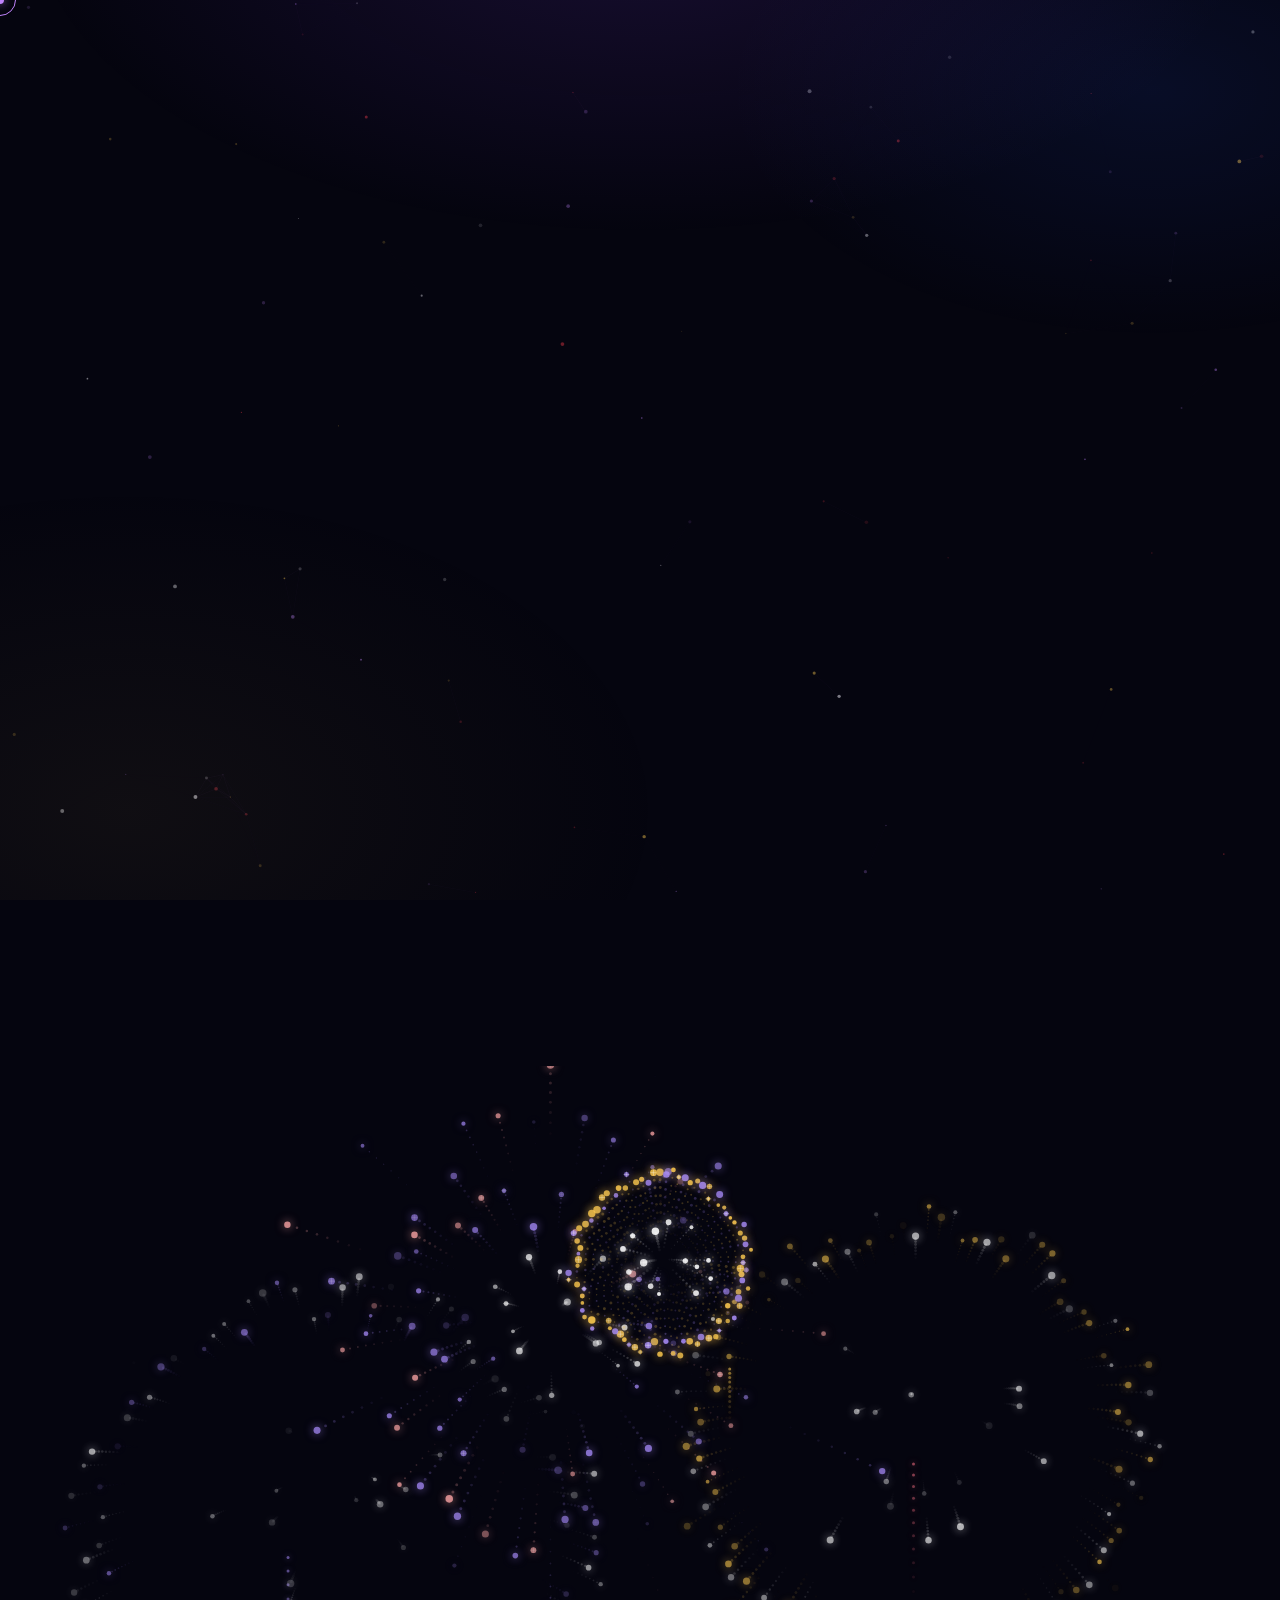
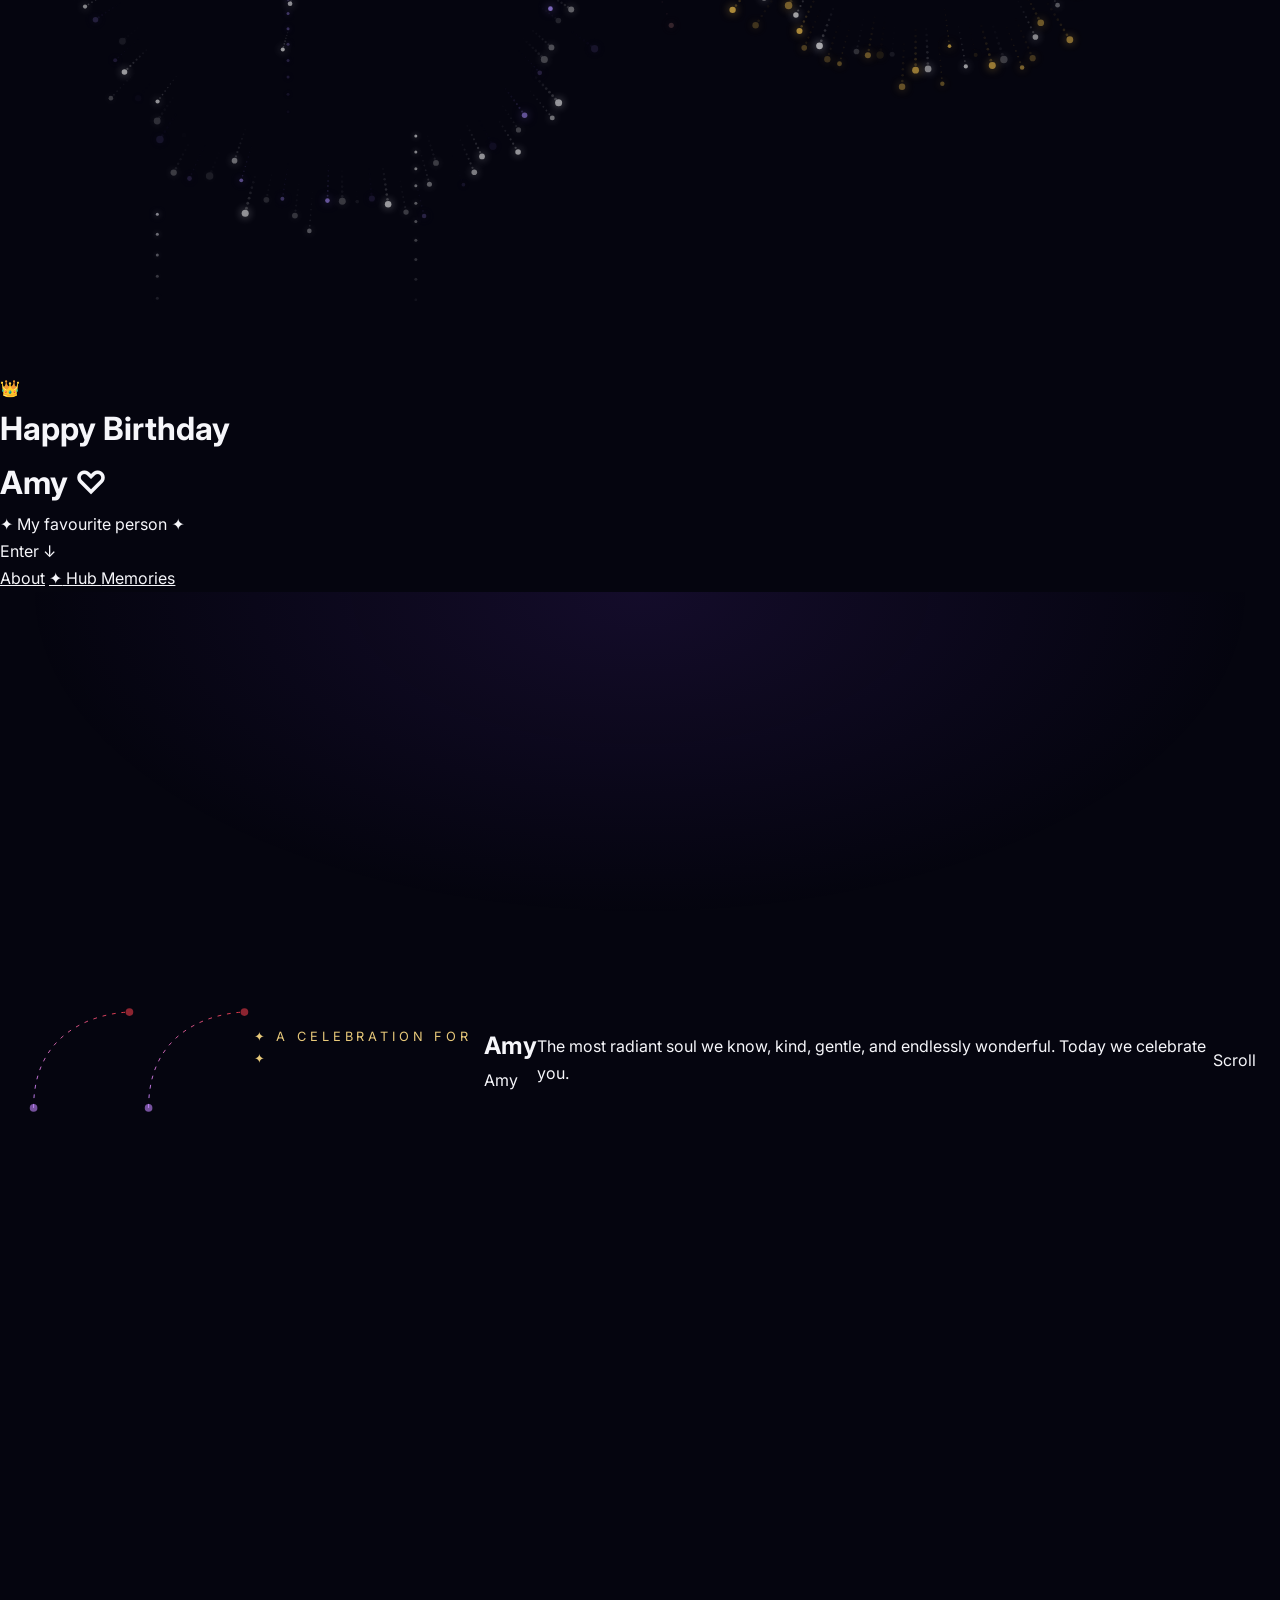
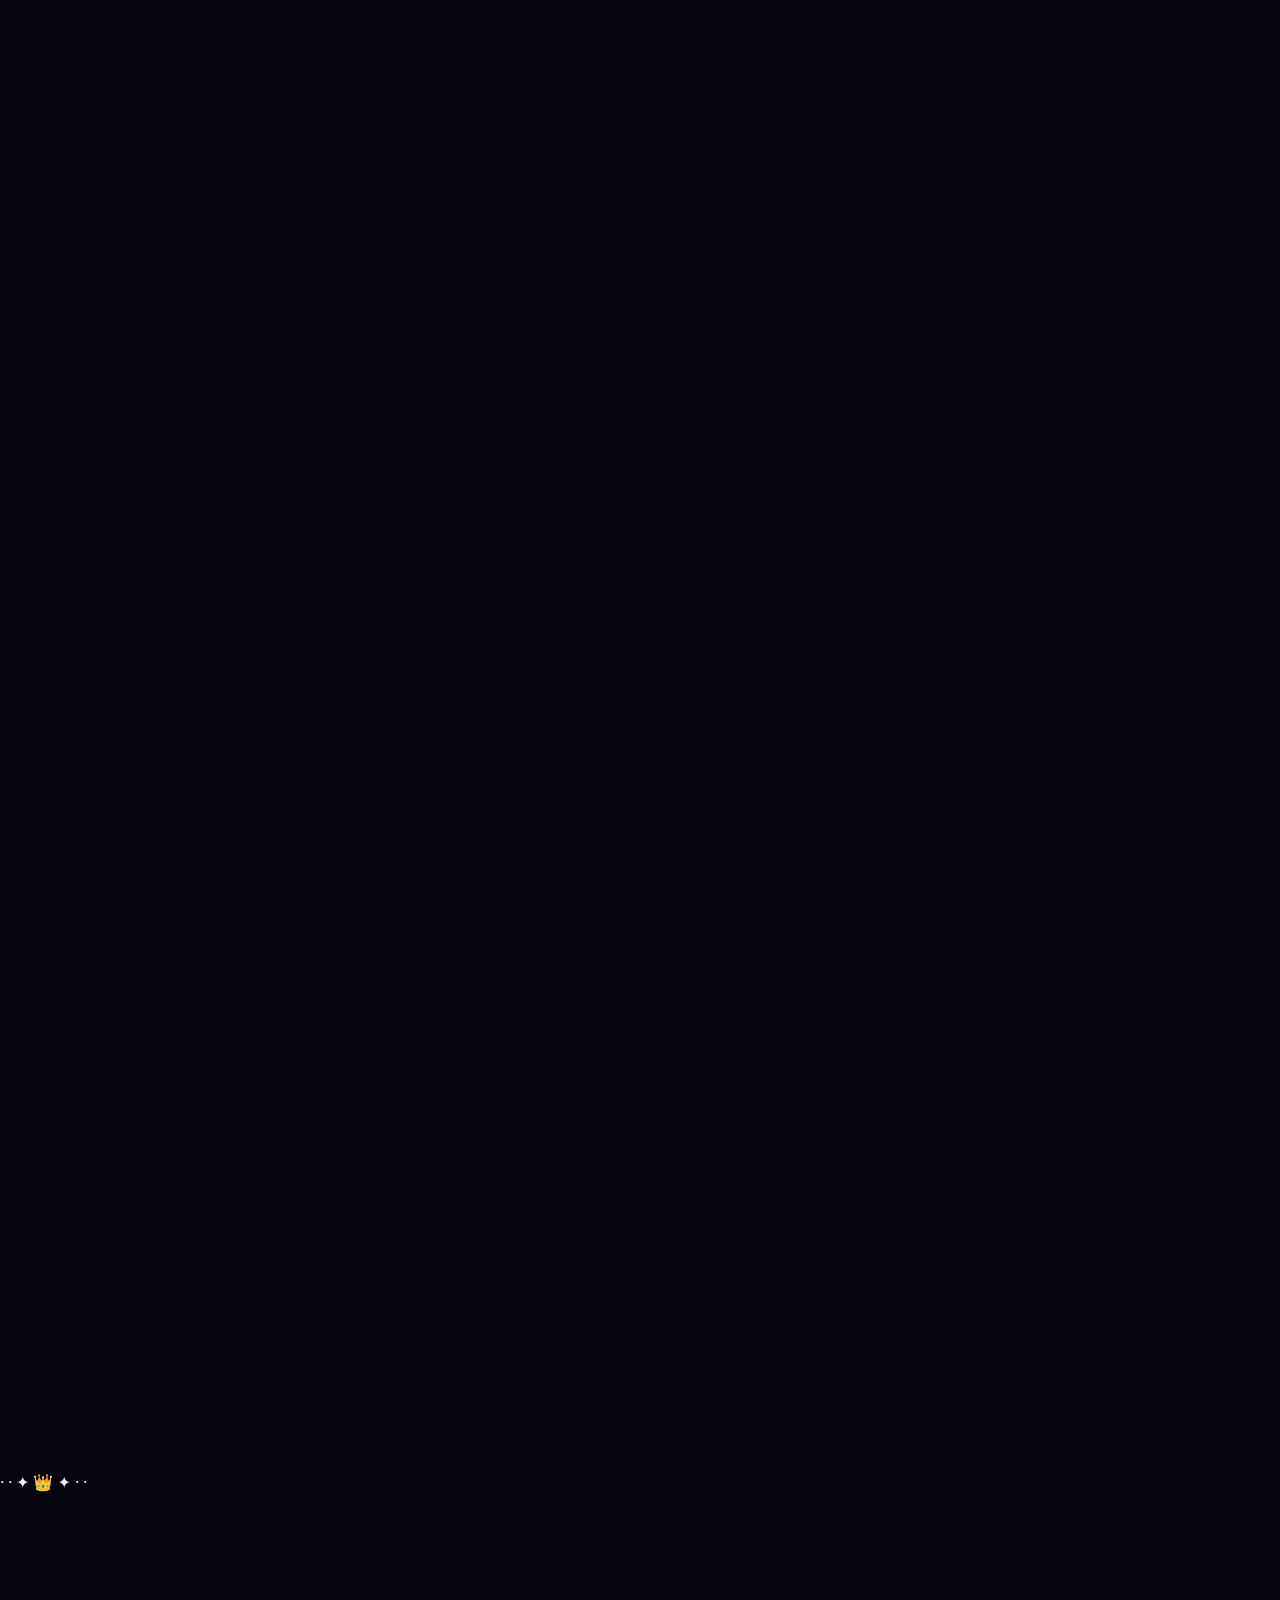
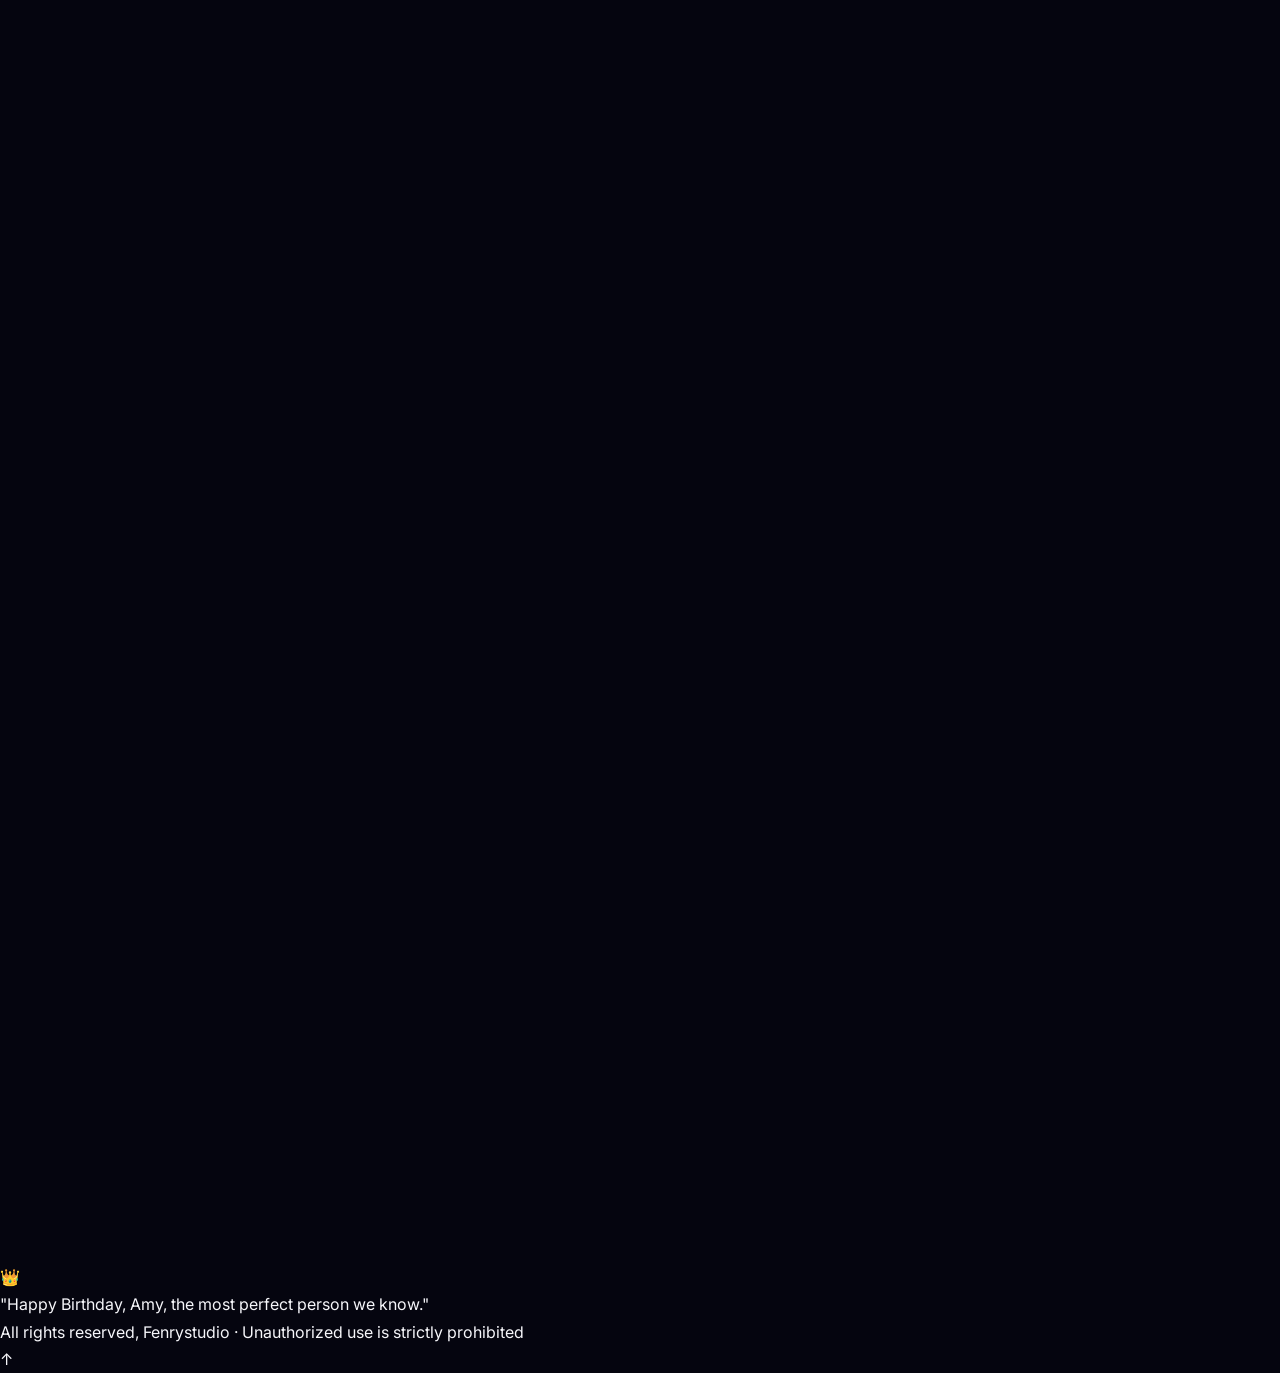
==== commit 6ef5e1fd: "Update print statement from 'Hello' to 'Goodbye'" ====
--- a/HBDAYA1.html
+++ b/HBDAYA1.html
@@ -8,1330 +8,1798 @@
   <link rel="preconnect" href="https://fonts.gstatic.com" crossorigin>
   <link href="https://fonts.googleapis.com/css2?family=Playfair+Display:ital,wght@0,400;0,500;0,600;0,700;0,900;1,400;1,500;1,700;1,900&family=Inter:wght@300;400;500;600;700&family=Nanum+Gothic:wght@400;700;800&display=swap" rel="stylesheet" />
   <style>
-    *, *::before, *::after { box-sizing: border-box; margin: 0; padding: 0; }
-
-    :root {
-      --bg-deep:       #06060f;
-      --bg-deeper:     #030308;
-      --bg-card:       #0e0e22;
-      --bg-surface:    #14142e;
-      --accent-purple: #c084fc;
-      --accent-purple-2:#a855f7;
-      --accent-rose:   #fb7185;
-      --accent-gold:   #f9c74f;
-      --accent-blue:   #818cf8;
-      --accent-red:    #e63946;
-      --accent-crimson:#c1121f;
-      --accent-white:  #f8f7ff;
-      --text-primary:  #f0eaff;
-      --text-muted:    #9988bb;
-      --border:        rgba(192,132,252,0.15);
-      --border-red:    rgba(230,57,70,0.2);
-      --glow-purple:   rgba(192,132,252,0.35);
-      --glow-red:      rgba(230,57,70,0.35);
-      --ease-out-expo: cubic-bezier(0.16,1,0.3,1);
-      --ease-spring:   cubic-bezier(0.34,1.56,0.64,1);
-    }
-
-    html { scroll-behavior: smooth; }
-    html, body { max-width: 100%; }
-
-    body {
-      background: var(--bg-deep);
-      color: var(--text-primary);
-      font-family: 'Inter', sans-serif;
-      overflow-x: hidden;
-      cursor: none;
-      position: relative;
-    }
-
-    ::selection { background: rgba(192,132,252,0.35); color: #fff; }
-
-    /* subtle grain overlay for texture / depth */
-    body::before {
-      content: '';
-      position: fixed;
-      inset: 0;
-      z-index: 2;
-      pointer-events: none;
-      opacity: 0.035;
-      mix-blend-mode: overlay;
-      background-image: url("data:image/svg+xml,%3Csvg xmlns='http://www.w3.org/2000/svg' width='120' height='120'%3E%3Cfilter id='n'%3E%3CfeTurbulence type='fractalNoise' baseFrequency='0.9' numOctaves='2' stitchTiles='stitch'/%3E%3C/filter%3E%3Crect width='100%25' height='100%25' filter='url(%23n)'/%3E%3C/svg%3E");
-    }
-
-    .nav-hub-btn {
-      display: inline-flex;
-      align-items: center;
-      justify-content: center;
-      text-decoration: none;
-    }
-    /* ═══════════════════════════════════════
-       PROGRESS BAR
-    ═══════════════════════════════════════ */
-    #scroll-progress {
-      position: fixed;
-      top: 0; left: 0;
-      height: 3px;
-      width: 0%;
-      z-index: 10000;
-      background: linear-gradient(90deg, var(--accent-crimson), var(--accent-purple), var(--accent-gold));
-      box-shadow: 0 0 12px rgba(192,132,252,0.6);
-      transition: width 0.08s linear;
-    }
-
-    /* ═══════════════════════════════════════
-       CUSTOM CURSOR
-    ═══════════════════════════════════════ */
-    .cursor-dot {
-      width: 8px; height: 8px;
-      background: var(--accent-purple);
-      border-radius: 50%;
-      position: fixed;
-      top: 0; left: 0;
-      pointer-events: none;
-      z-index: 99999;
-      transform: translate(-50%, -50%);
-      transition: width 0.2s, height 0.2s, background 0.2s, opacity .3s;
-      box-shadow: 0 0 10px rgba(192,132,252,0.7);
-    }
-    .cursor-ring {
-      width: 32px; height: 32px;
-      border: 1.5px solid var(--accent-purple);
-      border-radius: 50%;
-      position: fixed;
-      top: 0; left: 0;
-      pointer-events: none;
-      z-index: 99998;
-      transform: translate(-50%, -50%);
-      transition: transform 0.08s linear, width 0.25s var(--ease-spring), height 0.25s var(--ease-spring), border-color 0.2s, opacity .3s;
-    }
-    .cursor-dot.hovered { width: 14px; height: 14px; background: var(--accent-gold); box-shadow: 0 0 16px rgba(249,199,79,0.8); }
-    .cursor-ring.hovered { width: 56px; height: 56px; border-color: var(--accent-gold); }
-    .cursor-dot.hidden, .cursor-ring.hidden { opacity: 0; }
-
-    @media (hover: none), (pointer: coarse) {
-      body { cursor: auto; }
-      .cursor-dot, .cursor-ring { display: none; }
-    }
-
-    /* ═══════════════════════════════════════
-       PARTICLE BACKGROUND
-    ═══════════════════════════════════════ */
-    #bg-canvas {
-      position: fixed;
-      inset: 0;
-      pointer-events: none;
-      z-index: 0;
-      opacity: 0.55;
-    }
-
-    /* Soft ambient orbs that drift behind everything, parallax on mouse move */
-    .ambient-orb {
-      position: fixed;
-      border-radius: 50%;
-      filter: blur(90px);
-      pointer-events: none;
-      z-index: 0;
-      opacity: 0.35;
-      will-change: transform;
-      transition: transform 0.6s ease-out;
-    }
-    .ambient-orb.o1 { width: 480px; height: 480px; top: -120px; left: -120px; background: radial-gradient(circle, var(--accent-purple), transparent 70%); }
-    .ambient-orb.o2 { width: 420px; height: 420px; bottom: -100px; right: -100px; background: radial-gradient(circle, var(--accent-red), transparent 70%); }
-    .ambient-orb.o3 { width: 360px; height: 360px; top: 45%; left: 60%; background: radial-gradient(circle, var(--accent-gold), transparent 70%); opacity: 0.18; }
-
-    /* ═══════════════════════════════════════
-       INTRO SCREEN
-    ═══════════════════════════════════════ */
-    #intro {
-      position: fixed;
-      inset: 0;
-      z-index: 1000;
-      background: radial-gradient(ellipse at 40% 60%, #1a0a3a 0%, #06060f 65%),
-                  radial-gradient(ellipse at 80% 20%, #2a0010 0%, transparent 50%);
-      display: flex;
-      flex-direction: column;
-      align-items: center;
-      justify-content: center;
-      gap: 1.2rem;
-      transition: opacity 1.2s var(--ease-out-expo), visibility 1.2s;
-      overflow: hidden;
-    }
-    #intro.hidden { opacity: 0; visibility: hidden; }
-
-    #fireworks-canvas {
-      position: absolute;
-      inset: 0; width: 100%; height: 100%;
-      pointer-events: none;
-    }
-
-    /* soft vignette so fireworks fade toward edges */
-    #intro::after {
-      content: '';
-      position: absolute;
-      inset: 0;
-      pointer-events: none;
-      background: radial-gradient(ellipse 70% 70% at 50% 50%, transparent 40%, rgba(6,6,15,0.55) 100%);
-      z-index: 1;
-    }
-
-    /* Animated rings behind crown */
-    .intro-rings {
-      position: relative;
-      z-index: 2;
-      display: flex;
-      align-items: center;
-      justify-content: center;
-      width: 140px; height: 140px;
-    }
-    .intro-rings::before,
-    .intro-rings::after {
-      content: '';
-      position: absolute;
-      border-radius: 50%;
-      border: 1px solid;
-      animation: ringPulse 2.5s ease-in-out infinite;
-    }
-    .intro-rings::before {
-      width: 80px; height: 80px;
-      border-color: rgba(192,132,252,0.5);
-      animation-delay: 0s;
-    }
-    .intro-rings::after {
-      width: 115px; height: 115px;
-      border-color: rgba(230,57,70,0.3);
-      animation-delay: 0.4s;
-    }
-    /* extra sparkle ring for richer motion */
-    .intro-rings .spark-ring {
-      position: absolute;
-      width: 140px; height: 140px;
-      border-radius: 50%;
-      border: 1px dashed rgba(249,199,79,0.35);
-      animation: spinSlow 14s linear infinite;
-    }
-    @keyframes spinSlow { to { transform: rotate(360deg); } }
-    @keyframes ringPulse {
-      0%,100% { transform: scale(1); opacity: 0.6; }
-      50%      { transform: scale(1.15); opacity: 0.2; }
-    }
-
-    .intro-crown {
-      font-size: 3.5rem;
-      animation: floatCrown 3s ease-in-out infinite;
-      position: relative;
-      z-index: 3;
-      filter: drop-shadow(0 0 20px rgba(249,199,79,0.7));
-    }
-    @keyframes floatCrown {
-      0%,100% { transform: translateY(0) rotate(-3deg); }
-      50%      { transform: translateY(-14px) rotate(3deg); }
-    }
-
-    .intro-title {
-      font-family: 'Playfair Display', serif;
-      font-size: clamp(2.6rem, 8vw, 5.8rem);
-      font-weight: 900;
-      font-style: italic;
-      text-align: center;
-      line-height: 1.2;
-      padding-bottom: 0.18em;
-      position: relative;
-      z-index: 2;
-      background: linear-gradient(140deg, #ffffff 0%, #c084fc 35%, #e63946 65%, #f9c74f 100%);
-      background-size: 200% 200%;
-      -webkit-background-clip: text;
-      -webkit-text-fill-color: transparent;
-      background-clip: text;
-      filter: drop-shadow(0 0 40px rgba(192,132,252,0.45));
-      animation: titleShimmer 4s ease-in-out infinite, gradientDrift 8s ease infinite;
-    }
-    @keyframes titleShimmer {
-      0%,100% { filter: drop-shadow(0 0 40px rgba(192,132,252,0.45)); }
-      50%      { filter: drop-shadow(0 0 60px rgba(230,57,70,0.5)); }
-    }
-    @keyframes gradientDrift {
-      0%,100% { background-position: 0% 50%; }
-      50%      { background-position: 100% 50%; }
-    }
-
-    .intro-heart {
-      color: #fb7185;
-      -webkit-text-fill-color: #fb7185;
-      filter: none;
-      display: inline-block;
-      animation: heartBeat 1.4s ease-in-out infinite;
-    }
-    @keyframes heartBeat {
-      0%, 100% { transform: scale(1); }
-      15% { transform: scale(1.25); }
-      30% { transform: scale(1); }
-      45% { transform: scale(1.18); }
-      60% { transform: scale(1); }
-    }
-
-    .intro-subtitle {
-      font-family: 'Nanum Gothic', sans-serif;
-      font-size: 0.9rem;
-      color: var(--accent-purple);
-      letter-spacing: 0.25em;
-      text-transform: uppercase;
-      position: relative;
-      z-index: 2;
-      opacity: 0;
-      animation: fadeInUp 1s ease 1.2s forwards;
-      text-align: center;
-    }
-    .intro-subtitle + .intro-subtitle { animation-delay: 1.7s; font-size: 0.75rem; color: var(--text-muted); letter-spacing: 0.15em; }
-
-    .intro-skip {
-      margin-top: 1.5rem;
-      background: rgba(192,132,252,0.03);
-      border: 1px solid var(--border);
-      color: var(--text-muted);
-      padding: 0.6rem 1.8rem;
-      border-radius: 999px;
-      cursor: none;
-      font-family: 'Inter', sans-serif;
-      font-size: 0.8rem;
-      letter-spacing: 0.12em;
-      position: relative;
-      z-index: 2;
-      transition: border-color 0.3s, color 0.3s, box-shadow 0.3s, transform 0.3s, background 0.3s;
-      opacity: 0;
-      animation: fadeInUp 1s ease 2.2s forwards;
-      backdrop-filter: blur(6px);
-      overflow: hidden;
-    }
-    .intro-skip::before {
-      content: '';
-      position: absolute;
-      inset: 0;
-      background: linear-gradient(90deg, transparent, rgba(192,132,252,0.25), transparent);
-      transform: translateX(-100%);
-      transition: transform 0.6s;
-    }
-    .intro-skip:hover {
-      border-color: var(--accent-purple);
-      color: var(--accent-white);
-      box-shadow: 0 0 24px rgba(192,132,252,0.28);
-      transform: translateY(-2px);
-      background: rgba(192,132,252,0.08);
-    }
-    .intro-skip:hover::before { transform: translateX(100%); }
-    .intro-skip:active { transform: translateY(0) scale(0.97); }
-
-    @keyframes fadeInUp {
-      from { opacity: 0; transform: translateY(20px); }
-      to   { opacity: 1; transform: translateY(0); }
-    }
-
-    /* ═══════════════════════════════════════
-       MAIN PAGE
-    ═══════════════════════════════════════ */
-    #main { opacity: 0; transition: opacity 1.4s ease; position: relative; z-index: 1; }
-    #main.visible { opacity: 1; }
-
-    /* ── NAV ── */
-    nav {
-      position: fixed;
-      top: 0; left: 0; right: 0;
-      z-index: 100;
-      padding: 1rem 3rem;
-      display: flex;
-      align-items: center;
-      justify-content: space-between;
-      background: rgba(6,6,15,0.55);
-      backdrop-filter: blur(20px) saturate(140%);
-      border-bottom: 1px solid var(--border);
-      transition: background 0.4s, padding 0.4s, border-color 0.4s;
-    }
-    nav.scrolled {
-      background: rgba(6,6,15,0.86);
-      padding: 0.7rem 3rem;
-      border-color: rgba(192,132,252,0.28);
-    }
-    nav::after {
-      content: '';
-      position: absolute;
-      bottom: 0; left: 0; right: 0;
-      height: 1px;
-      background: linear-gradient(90deg, transparent, var(--accent-red), var(--accent-purple), transparent);
-      opacity: 0.4;
-    }
-
-    .nav-logo {
-      font-family: 'Playfair Display', serif;
-      font-size: 1.1rem;
-      font-style: italic;
-      background: linear-gradient(135deg, var(--accent-white), var(--accent-purple));
-      -webkit-background-clip: text;
-      -webkit-text-fill-color: transparent;
-      background-clip: text;
-      letter-spacing: 0.05em;
-      position: relative;
-      display: inline-flex;
-      align-items: center;
-      gap: 0.4rem;
-    }
-    .nav-logo .logo-dot {
-      width: 6px; height: 6px;
-      border-radius: 50%;
-      background: var(--accent-gold);
-      box-shadow: 0 0 8px var(--accent-gold);
-      animation: dotPulse 2.4s ease-in-out infinite;
-    }
-    @keyframes dotPulse {
-      0%,100% { opacity: 0.5; transform: scale(1); }
-      50% { opacity: 1; transform: scale(1.3); }
-    }
-
-    .nav-links { display: flex; gap: 2.5rem; align-items: center; }
-    .nav-links a {
-      color: var(--text-muted);
-      text-decoration: none;
-      font-size: 0.78rem;
-      letter-spacing: 0.15em;
-      text-transform: uppercase;
-      transition: color 0.3s;
-      position: relative;
-      padding-bottom: 2px;
-    }
-    .nav-links a::after {
-      content: '';
-      position: absolute;
-      bottom: -4px; left: 0; right: 0;
-      height: 1px;
-      background: linear-gradient(90deg, var(--accent-red), var(--accent-purple));
-      transform: scaleX(0);
-      transform-origin: left;
-      transition: transform 0.35s var(--ease-out-expo);
-    }
-    .nav-links a:hover { color: var(--accent-white); }
-    .nav-links a:hover::after { transform: scaleX(1); }
-
-    /* ── HERO ── */
-    .hero {
-      min-height: 100vh;
-      display: flex;
-      flex-direction: column;
-      align-items: center;
-      justify-content: center;
-      text-align: center;
-      padding: 8rem 2rem 5rem;
-      position: relative;
-      overflow: hidden;
-    }
-
-    .hero-grid {
-      position: absolute;
-      inset: 0;
-      background-image:
-        linear-gradient(rgba(192,132,252,0.04) 1px, transparent 1px),
-        linear-gradient(90deg, rgba(192,132,252,0.04) 1px, transparent 1px);
-      background-size: 60px 60px;
-      mask-image: radial-gradient(ellipse 80% 80% at 50% 50%, black 30%, transparent 80%);
-      animation: gridDrift 40s linear infinite;
-    }
-    @keyframes gridDrift {
-      from { background-position: 0 0, 0 0; }
-      to   { background-position: 60px 60px, 60px 60px; }
-    }
-
-    .hero::before {
-      content: '';
-      position: absolute;
-      inset: 0;
-      background:
-        radial-gradient(ellipse 80% 55% at 50% 10%, rgba(192,132,252,0.1) 0%, transparent 60%),
-        radial-gradient(ellipse 50% 40% at 85% 80%, rgba(230,57,70,0.08) 0%, transparent 50%),
-        radial-gradient(ellipse 40% 30% at 15% 70%, rgba(249,199,79,0.05) 0%, transparent 50%);
-      pointer-events: none;
-    }
-
-    .hero-flourish {
-      position: absolute;
-      opacity: 0.15;
-      pointer-events: none;
-      transition: opacity 0.6s, transform 0.6s;
-    }
-    .hero-flourish.tl { top: 100px; left: 40px; }
-    .hero-flourish.tr { top: 100px; right: 40px; transform: scaleX(-1); }
-    .hero-flourish.bl { bottom: 60px; left: 40px; transform: scaleY(-1); }
-    .hero-flourish.br { bottom: 60px; right: 40px; transform: scale(-1,-1); }
-
-    .hero-eyebrow {
-      font-size: 0.75rem;
-      letter-spacing: 0.4em;
-      text-transform: uppercase;
-      color: var(--accent-gold);
-      margin-bottom: 1.8rem;
-      opacity: 0;
-      animation: fadeInUp 0.9s ease 0.3s forwards;
-      display: flex;
-      align-items: center;
-      gap: 1rem;
-    }
-    .hero-eyebrow::before,
-    .hero-eyebrow::after {
-      content: '';
-      width: 40px; height: 1px;
-      background: linear-gradient(90deg, transparent, var(--accent-gold));
-    }
-    .hero-eyebrow::after { transform: scaleX(-1); }
-
-    .hero-name {
-      display: inline-block;
-      font-family: 'Playfair Display', serif;
-      font-size: clamp(5rem, 18vw, 13rem);
-      font-weight: 900;
-      font-style: italic;
-      line-height: 1.15;
-      padding: 0.02em 0.05em 0.15em 0.08em;
-      background: linear-gradient(160deg, #ffffff 0%, #e8d5ff 20%, #c084fc 45%, #e63946 70%, #f9c74f 100%);
-      background-size: 200% 200%;
-      -webkit-background-clip: text;
-      -webkit-text-fill-color: transparent;
-      background-clip: text;
-      filter: drop-shadow(0 0 80px rgba(192,132,252,0.25));
-      opacity: 0;
-      animation: fadeInUp 1.1s var(--ease-out-expo) 0.6s forwards, gradientDrift 10s ease infinite 1.7s;
-      position: relative;
-      will-change: transform;
-    }
-    .hero-name-echo {
-      font-family: 'Playfair Display', serif;
-      font-size: clamp(5rem, 18vw, 13rem);
-      font-weight: 900;
-      font-style: italic;
-      line-height: 1.15;
-      padding-bottom: 0.12em;
-      position: absolute;
-      top: 0; left: 50%;
-      transform: translateX(-50%);
-      -webkit-text-stroke: 1px rgba(192,132,252,0.15);
-      color: transparent;
-      pointer-events: none;
-      filter: blur(2px);
-    }
-
-    .hero-tagline {
-      margin-top: 2.5rem;
-      font-size: clamp(0.95rem, 2vw, 1.2rem);
-      color: var(--text-muted);
-      font-weight: 300;
-      max-width: 570px;
-      line-height: 1.8;
-      opacity: 0;
-      animation: fadeInUp 1s ease 1.1s forwards;
-    }
-
-    .hero-line {
-      width: 100%;
-      max-width: 500px;
-      height: 1px;
-      margin: 3rem auto 0;
-      background: linear-gradient(90deg, transparent, var(--accent-red), var(--accent-purple), var(--accent-gold), transparent);
-      opacity: 0;
-      animation: fadeInUp 1s ease 1.6s forwards;
-      position: relative;
-    }
-    .hero-line::before {
-      content: '';
-      position: absolute;
-      top: -2px; left: 0; right: 0;
-      height: 5px;
-      background: inherit;
-      filter: blur(4px);
-      opacity: 0.6;
-    }
-    .hero-line::after {
-      content: '';
-      position: absolute;
-      top: -1px; left: 0;
-      width: 6px; height: 3px;
-      border-radius: 3px;
-      background: var(--accent-white);
-      box-shadow: 0 0 10px var(--accent-white);
-      animation: lineTravel 3.5s ease-in-out infinite 2.6s;
-    }
-    @keyframes lineTravel {
-      0% { left: 0%; opacity: 0; }
-      10% { opacity: 1; }
-      90% { opacity: 1; }
-      100% { left: 98%; opacity: 0; }
-    }
-
-    .scroll-hint {
-      position: absolute;
-      bottom: 3rem;
-      left: 50%;
-      transform: translateX(-50%);
-      display: flex;
-      flex-direction: column;
-      align-items: center;
-      gap: 0.5rem;
-      opacity: 0;
-      animation: fadeInUp 1s ease 2.5s forwards;
-    }
-    .scroll-hint span {
-      font-size: 0.65rem;
-      letter-spacing: 0.3em;
-      text-transform: uppercase;
-      color: var(--text-muted);
-    }
-    .scroll-mouse {
-      width: 22px; height: 36px;
-      border: 1.5px solid var(--border);
-      border-radius: 11px;
-      position: relative;
-    }
-    .scroll-mouse::after {
-      content: '';
-      position: absolute;
-      top: 5px; left: 50%;
-      transform: translateX(-50%);
-      width: 3px; height: 8px;
-      background: var(--accent-purple);
-      border-radius: 2px;
-      animation: scrollDown 1.8s ease infinite;
-    }
-    @keyframes scrollDown {
-      0%   { top: 5px; opacity: 1; }
-      100% { top: 18px; opacity: 0; }
-    }
-
-    /* ── SECTION BASE ── */
-    .section {
-      padding: 7rem 2rem;
-      max-width: 1140px;
-      margin: 0 auto;
-      position: relative;
-    }
-
-    .section-label {
-      font-size: 0.7rem;
-      letter-spacing: 0.4em;
-      text-transform: uppercase;
-      color: var(--accent-gold);
-      margin-bottom: 1.2rem;
-      display: flex;
-      align-items: center;
-      gap: 1rem;
-    }
-    .section-label::after {
-      content: '';
-      flex: 1;
-      height: 1px;
-      background: linear-gradient(90deg, rgba(230,57,70,0.5), transparent);
-    }
-
-    .section-title {
-      font-family: 'Playfair Display', serif;
-      font-size: clamp(2.2rem, 5vw, 3.6rem);
-      font-weight: 700;
-      line-height: 1.15;
-      margin-bottom: 1rem;
-    }
-
-    /* ── ABOUT CARDS ── */
-    .about-grid {
-      display: grid;
-      grid-template-columns: 1fr 1fr;
-      gap: 1.5rem;
-      margin-top: 4rem;
-    }
-
-    .about-card {
-      background: linear-gradient(145deg, rgba(14,14,34,0.9) 0%, rgba(10,10,24,0.95) 100%);
-      border: 1px solid var(--border);
-      border-radius: 24px;
-      padding: 2.4rem;
-      position: relative;
-      overflow: hidden;
-      transition: border-color 0.4s, transform 0.4s, box-shadow 0.4s;
-      transform-style: preserve-3d;
-      will-change: transform;
-    }
-    .about-card:hover {
-      border-color: rgba(192,132,252,0.4);
-      box-shadow: 0 20px 60px rgba(192,132,252,0.08), 0 0 0 1px rgba(192,132,252,0.08);
-    }
-
-    /* mouse-tracked spotlight */
-    .about-card .card-spotlight {
-      position: absolute;
-      inset: 0;
-      pointer-events: none;
-      opacity: 0;
-      transition: opacity 0.35s;
-      background: radial-gradient(320px circle at var(--mx, 50%) var(--my, 50%), rgba(192,132,252,0.12), transparent 60%);
-    }
-    .about-card:hover .card-spotlight { opacity: 1; }
-
-    .about-card::before {
-      content: '';
-      position: absolute;
-      top: 0; left: 0; right: 0;
-      height: 2px;
-      background: linear-gradient(90deg, var(--accent-red), var(--accent-purple), var(--accent-gold));
-      opacity: 0;
-      transition: opacity 0.4s;
-    }
-    .about-card:hover::before { opacity: 1; }
-
-    .about-card::after {
-      content: '';
-      position: absolute;
-      bottom: -30px; right: -30px;
-      width: 100px; height: 100px;
-      border-radius: 50%;
-      background: radial-gradient(circle, rgba(192,132,252,0.06) 0%, transparent 70%);
-      transition: transform 0.4s;
-    }
-    .about-card:hover::after { transform: scale(1.5); }
-
-    .about-card-icon {
-      font-size: 2.2rem;
-      margin-bottom: 1.2rem;
-      display: block;
-      filter: drop-shadow(0 0 10px rgba(192,132,252,0.3));
-      transition: transform 0.45s var(--ease-spring);
-    }
-    .about-card:hover .about-card-icon { transform: scale(1.15) rotate(-6deg); }
-
-    .about-card-title {
-      font-family: 'Playfair Display', serif;
-      font-size: 1.3rem;
-      font-weight: 700;
-      margin-bottom: 0.8rem;
-      color: var(--text-primary);
-    }
-    .about-card-text {
-      font-size: 0.9rem;
-      color: var(--text-muted);
-      line-height: 1.8;
-    }
-
-    /* Featured card */
-    .about-card.featured {
-      grid-column: span 2;
-      display: flex;
-      gap: 3rem;
-      align-items: center;
-      background: linear-gradient(135deg, #160b40 0%, #1a0610 50%, #0e0e22 100%);
-      border-color: rgba(230,57,70,0.15);
-    }
-    .about-card.featured:hover { border-color: rgba(230,57,70,0.4); box-shadow: 0 20px 60px rgba(230,57,70,0.08); }
-    .about-card.featured::before {
-      background: linear-gradient(90deg, var(--accent-crimson), var(--accent-purple), var(--accent-white));
-    }
-
-    .about-card.featured .featured-text { flex: 1; }
-    .about-card.featured .featured-quote {
-      font-family: 'Playfair Display', serif;
-      font-size: clamp(1.1rem, 2.5vw, 1.6rem);
-      font-style: italic;
-      line-height: 1.55;
-      color: var(--text-primary);
-      margin-bottom: 1.2rem;
-    }
-    .about-card.featured .featured-quote span {
-      color: var(--accent-purple);
-      position: relative;
-      background: linear-gradient(90deg, var(--accent-purple), var(--accent-gold), var(--accent-purple));
-      background-size: 200% auto;
-      -webkit-background-clip: text;
-      -webkit-text-fill-color: transparent;
-      background-clip: text;
-      animation: gradientDrift 5s ease infinite;
-    }
-
-    .about-card.featured .featured-visual {
-      width: 190px;
-      flex-shrink: 0;
-      display: flex;
-      flex-direction: column;
-      align-items: center;
-      gap: 0.8rem;
-    }
-
-    .gd-emblem-wrap {
-      position: relative;
-      width: 130px; height: 130px;
-    }
-    .gd-emblem {
-      width: 130px; height: 130px;
-      border-radius: 50%;
-      background: radial-gradient(circle at 40% 35%, #2e1060 0%, #06060f 75%);
-      border: 2px solid rgba(192,132,252,0.4);
-      display: flex;
-      align-items: center;
-      justify-content: center;
-      font-size: 3.8rem;
-      box-shadow: 0 0 50px rgba(192,132,252,0.3), inset 0 0 40px rgba(192,132,252,0.06);
-      animation: pulseShadow 3s ease-in-out infinite;
-      position: relative;
-      z-index: 1;
-      transition: transform 0.4s var(--ease-spring);
-    }
-    .gd-emblem-wrap:hover .gd-emblem { transform: scale(1.06) rotate(4deg); }
-    .gd-ring {
-      position: absolute;
-      inset: -10px;
-      animation: spinRing 8s linear infinite;
-    }
-    .gd-ring.reverse { animation-direction: reverse; animation-duration: 12s; inset: -20px; opacity: 0.5; }
-    @keyframes spinRing { to { transform: rotate(360deg); } }
-    @keyframes pulseShadow {
-      0%,100% { box-shadow: 0 0 50px rgba(192,132,252,0.3), inset 0 0 40px rgba(192,132,252,0.06); }
-      50%      { box-shadow: 0 0 80px rgba(230,57,70,0.4), 0 0 30px rgba(192,132,252,0.3), inset 0 0 40px rgba(192,132,252,0.1); }
-    }
-
-    .gd-label {
-      font-size: 0.68rem;
-      letter-spacing: 0.25em;
-      color: var(--accent-gold);
-      text-transform: uppercase;
-      text-align: center;
-    }
-
-    /* ── DIVIDER ── */
-    .section-divider {
-      position: relative;
-      height: 60px;
-      display: flex;
-      align-items: center;
-      justify-content: center;
-      overflow: hidden;
-    }
-    .section-divider::before,
-    .section-divider::after {
-      content: '';
-      flex: 1;
-      height: 1px;
-      background: linear-gradient(90deg, transparent, rgba(192,132,252,0.25));
-    }
-    .section-divider::after { transform: scaleX(-1); }
-    .section-divider-icon {
-      padding: 0 1.5rem;
-      font-size: 1.2rem;
-      letter-spacing: 0.5rem;
-      color: rgba(192,132,252,0.4);
-      position: relative;
-      animation: dividerGlow 3s ease-in-out infinite;
-    }
-    @keyframes dividerGlow {
-      0%,100% { filter: drop-shadow(0 0 0px rgba(192,132,252,0)); }
-      50% { filter: drop-shadow(0 0 10px rgba(192,132,252,0.5)); }
-    }
-    .section-divider-icon::before {
-      content: '';
-      position: absolute;
-      inset: -10px;
-      background: radial-gradient(circle, rgba(192,132,252,0.1) 0%, transparent 70%);
-    }
-
-    /* ── MEMORIES SECTION ── */
-    .memories-section {
-      padding: 5rem 2rem 8rem;
-      max-width: 1140px;
-      margin: 0 auto;
-    }
-
-    .memories-header {
-      text-align: center;
-      margin-bottom: 5rem;
-    }
-    .memories-intro {
-      color: var(--text-muted);
-      font-size: 0.98rem;
-      max-width: 520px;
-      margin: 1.2rem auto 0;
-      line-height: 1.85;
-    }
-
-    /* Timeline */
-    .timeline {
-      position: relative;
-      padding-left: 2.5rem;
-    }
-    .timeline::before {
-      content: '';
-      position: absolute;
-      left: 0; top: 0; bottom: 0;
-      width: 2px;
-      background: linear-gradient(to bottom,
-        transparent 0%,
-        var(--accent-red) 5%,
-        var(--accent-purple) 35%,
-        var(--accent-gold) 65%,
-        var(--accent-rose) 95%,
-        transparent 100%);
-      opacity: 0.35;
-    }
-    /* animated glow that runs down the timeline spine */
-    .timeline::after {
-      content: '';
-      position: absolute;
-      left: -2px; top: 0;
-      width: 6px; height: 40px;
-      border-radius: 3px;
-      background: linear-gradient(to bottom, transparent, var(--accent-white), transparent);
-      opacity: 0.7;
-      filter: blur(1px);
-      animation: timelineTravel 6s ease-in-out infinite;
-    }
-    @keyframes timelineTravel {
-      0% { top: -5%; opacity: 0; }
-      10% { opacity: 0.8; }
-      90% { opacity: 0.8; }
-      100% { top: 100%; opacity: 0; }
-    }
-
-    .memory-card {
-      position: relative;
-      background: linear-gradient(145deg, rgba(14,14,34,0.92) 0%, rgba(10,10,22,0.96) 100%);
-      border: 1px solid var(--border);
-      border-radius: 20px;
-      padding: 2.2rem;
-      margin-bottom: 2rem;
-      margin-left: 2rem;
-      transition: border-color 0.35s, box-shadow 0.35s, transform 0.35s;
-      overflow: hidden;
-    }
-    .memory-card::after {
-      content: '';
-      position: absolute;
-      inset: 0;
-      background: linear-gradient(135deg, rgba(230,57,70,0.03) 0%, transparent 50%);
-      pointer-events: none;
-    }
-    .memory-card:hover {
-      border-color: rgba(192,132,252,0.38);
-      box-shadow: 0 8px 50px rgba(192,132,252,0.09), -4px 0 20px rgba(230,57,70,0.06);
-      transform: translateX(6px);
-    }
-
-    .memory-card::before {
-      content: '';
-      position: absolute;
-      left: -2.62rem; top: 2rem;
-      width: 12px; height: 12px;
-      border-radius: 50%;
-      background: var(--accent-purple);
-      box-shadow: 0 0 12px var(--accent-purple);
-      border: 2px solid var(--bg-deep);
-      z-index: 1;
-      transition: transform 0.35s var(--ease-spring);
-    }
-    .memory-card:hover::before { transform: scale(1.35); }
-    .memory-card:nth-child(1)::before { background: var(--accent-red);    box-shadow: 0 0 15px var(--accent-red); }
-    .memory-card:nth-child(2)::before { background: var(--accent-gold);   box-shadow: 0 0 15px var(--accent-gold); }
-    .memory-card:nth-child(3)::before { background: var(--accent-purple); box-shadow: 0 0 15px var(--accent-purple); }
-    .memory-card:nth-child(4)::before { background: var(--accent-white);  box-shadow: 0 0 15px rgba(248,247,255,0.6); }
-
-    .memory-date {
-      font-size: 0.7rem;
-      letter-spacing: 0.3em;
-      text-transform: uppercase;
-      color: var(--accent-gold);
-      margin-bottom: 0.7rem;
-      display: flex;
-      align-items: center;
-      gap: 0.6rem;
-    }
-    .memory-date::before {
-      content: '';
-      display: inline-block;
-      width: 16px; height: 1px;
-      background: var(--accent-gold);
-      opacity: 0.5;
-    }
-
-    .memory-card-title {
-      font-family: 'Playfair Display', serif;
-      font-size: 1.25rem;
-      font-weight: 700;
-      margin-bottom: 0.9rem;
-      color: var(--text-primary);
-    }
-    .memory-text {
-      color: var(--text-muted);
-      font-size: 0.9rem;
-      line-height: 1.8;
-      margin-bottom: 1.2rem;
-    }
-
-    .memory-tags {
-      display: flex;
-      gap: 0.5rem;
-      flex-wrap: wrap;
-    }
-    .tag {
-      font-size: 0.68rem;
-      padding: 0.22rem 0.7rem;
-      border-radius: 999px;
-      border: 1px solid var(--border);
-      color: var(--text-muted);
-      letter-spacing: 0.06em;
-      transition: transform 0.25s, box-shadow 0.25s;
-    }
-    .tag:hover { transform: translateY(-2px); }
-    .tag.purple { border-color: rgba(192,132,252,0.38); color: var(--accent-purple); background: rgba(192,132,252,0.07); }
-    .tag.gold   { border-color: rgba(249,199,79,0.38);  color: var(--accent-gold);   background: rgba(249,199,79,0.07); }
-    .tag.rose   { border-color: rgba(251,113,133,0.38); color: var(--accent-rose);   background: rgba(251,113,133,0.07); }
-    .tag.red    { border-color: rgba(230,57,70,0.38);   color: var(--accent-red);    background: rgba(230,57,70,0.07); }
-    .tag.white  { border-color: rgba(248,247,255,0.25); color: var(--accent-white);  background: rgba(248,247,255,0.05); }
-
-    /* ── BUTTONS ── */
-    .extra-buttons {
-      display: flex;
-      gap: 1rem;
-      justify-content: center;
-      margin: 3rem 0 5rem;
-      flex-wrap: wrap;
-    }
-
-    .memory-btn {
-      padding: 0.85rem 2rem;
-      border: none;
-      border-radius: 14px;
-      cursor: none;
-      font-weight: 600;
-      font-size: 0.9rem;
-      color: white;
-      font-family: 'Inter', sans-serif;
-      letter-spacing: 0.05em;
-      position: relative;
-      overflow: hidden;
-      transition: transform 0.25s var(--ease-spring), box-shadow 0.25s;
-      will-change: transform;
-    }
-    .memory-btn::before {
-      content: '';
-      position: absolute;
-      inset: 0;
-      background: linear-gradient(135deg, #c1121f, #a855f7, #ec4899);
-      background-size: 200% 200%;
-      transition: opacity 0.3s;
-      animation: gradientDrift 6s ease infinite;
-    }
-    .memory-btn::after {
-      content: '';
-      position: absolute;
-      inset: 0;
-      background: linear-gradient(135deg, #a855f7, #e63946, #f9c74f);
-      opacity: 0;
-      transition: opacity 0.3s;
-    }
-    .memory-btn span { position: relative; z-index: 1; }
-    .memory-btn:hover { box-shadow: 0 14px 35px rgba(168,85,247,0.35); }
-    .memory-btn:hover::after { opacity: 1; }
-    .memory-btn:active { transform: translateY(0) scale(0.97) !important; }
-
-    /* ripple effect element injected on click */
-    .btn-ripple {
-      position: absolute;
-      border-radius: 50%;
-      background: rgba(255,255,255,0.45);
-      transform: scale(0);
-      animation: rippleAnim 0.6s ease-out forwards;
-      pointer-events: none;
-    }
-    @keyframes rippleAnim {
-      to { transform: scale(3); opacity: 0; }
-    }
-
-    /* ── POPUPS ── */
-    .popup-overlay {
-      display: none;
-      position: fixed;
-      inset: 0;
-      background: rgba(0,0,0,0.8);
-      backdrop-filter: blur(12px);
-      justify-content: center;
-      align-items: center;
-      z-index: 9999;
-      opacity: 0;
-      transition: opacity 0.3s ease;
-    }
-    .popup-overlay.showing { opacity: 1; }
-
-    .popup-window {
-      width: min(640px, 94%);
-      border-radius: 20px;
-      overflow: hidden;
-      box-shadow: 0 30px 80px rgba(0,0,0,0.7), 0 0 0 1px rgba(192,132,252,0.15);
-      animation: popupAppear 0.4s var(--ease-spring);
-      background: rgba(14,14,34,0.96);
-      border: 1px solid rgba(192,132,252,0.2);
-      max-height: 88vh;
-      display: flex;
-      flex-direction: column;
-      position: relative;
-    }
-    /* animated border glow sweep */
-    .popup-window::before {
-      content: '';
-      position: absolute;
-      inset: -1px;
-      border-radius: 20px;
-      padding: 1px;
-      background: linear-gradient(120deg, var(--accent-crimson), var(--accent-purple), var(--accent-gold), var(--accent-purple), var(--accent-crimson));
-      background-size: 300% 300%;
-      -webkit-mask: linear-gradient(#fff 0 0) content-box, linear-gradient(#fff 0 0);
-      -webkit-mask-composite: xor;
-      mask-composite: exclude;
-      animation: gradientDrift 5s ease infinite;
-      pointer-events: none;
-      opacity: 0.6;
-    }
-
-    .popup-header {
-      display: flex;
-      justify-content: space-between;
-      align-items: center;
-      padding: 1rem 1.4rem;
-      background: linear-gradient(90deg, rgba(193,18,31,0.18), rgba(168,85,247,0.12));
-      border-bottom: 1px solid rgba(255,255,255,0.06);
-      font-weight: 700;
-      font-size: 0.9rem;
-      color: #e9d5ff;
-      flex-shrink: 0;
-    }
-    .popup-header-left { display: flex; align-items: center; gap: 0.6rem; }
-    .popup-header-dot {
-      width: 8px; height: 8px;
-      border-radius: 50%;
-      background: var(--accent-red);
-      box-shadow: 0 0 8px var(--accent-red);
-      animation: dotPulse 1.8s ease-in-out infinite;
-    }
-
-    .close-btn {
-      border: none;
-      background: none;
-      cursor: none;
-      font-size: 1.1rem;
-      color: var(--text-muted);
-      transition: color 0.2s, transform 0.2s, background 0.2s;
-      width: 28px; height: 28px;
-      border-radius: 50%;
-      display: flex;
-      align-items: center;
-      justify-content: center;
-    }
-    .close-btn:hover { color: var(--accent-red); transform: scale(1.2) rotate(90deg); background: rgba(230,57,70,0.1); }
-
-    .popup-content {
-      padding: 1.8rem;
-      overflow-y: auto;
-      flex: 1;
-    }
-
-    #typedText {
-      min-height: 200px;
-      font-size: 0.95rem;
-      font-family: Georgia, serif;
-      line-height: 1.75;
-      color: #e5e7eb;
-      white-space: pre-line;
-    }
-    #typedText .type-cursor {
-      display: inline-block;
-      width: 2px;
-      background: var(--accent-purple);
-      margin-left: 1px;
-      animation: caretBlink 0.9s steps(1) infinite;
-    }
-    @keyframes caretBlink { 50% { opacity: 0; } }
-
-    /* Image popup */
-    .image-popup-content {
-      display: flex;
-      align-items: center;
-      justify-content: center;
-      gap: 1rem;
-      padding: 1.5rem;
-    }
-
-    #popupImage {
-      max-width: 78%;
-      max-height: 65vh;
-      border-radius: 16px;
-      border: 1px solid var(--border);
-      box-shadow: 0 20px 60px rgba(0,0,0,0.6), 0 0 30px rgba(192,132,252,0.12);
-      transition: transform 0.3s ease, opacity 0.25s ease;
-      object-fit: contain;
-      background: rgba(255,255,255,0.02);
-    }
-    #popupImage:hover { transform: scale(1.02); }
-
-    .nav-btn {
-      width: 52px; height: 52px;
-      border-radius: 14px;
-      border: 1px solid var(--border);
-      background: rgba(20,20,46,0.9);
-      color: var(--accent-purple);
-      font-size: 1.4rem;
-      cursor: none;
-      transition: all 0.25s var(--ease-spring);
-      display: flex;
-      align-items: center;
-      justify-content: center;
-      flex-shrink: 0;
-      backdrop-filter: blur(10px);
-    }
-    .nav-btn:hover {
-      background: rgba(192,132,252,0.15);
-      color: var(--accent-gold);
-      border-color: rgba(192,132,252,0.5);
-      transform: scale(1.08);
-      box-shadow: 0 0 20px rgba(192,132,252,0.25);
-    }
-    .nav-btn:active { transform: scale(0.95); }
-
-    @keyframes popupAppear {
-      from { opacity: 0; transform: scale(0.88) translateY(20px); }
-      to   { opacity: 1; transform: scale(1) translateY(0); }
-    }
-
-    /* ── FOOTER ── */
-    footer {
-      border-top: 1px solid var(--border);
-      padding: 4rem 2rem 3rem;
-      text-align: center;
-      position: relative;
-      overflow: hidden;
-    }
-    footer::before {
-      content: '';
-      position: absolute;
-      top: 0; left: 0; right: 0;
-      height: 1px;
-      background: linear-gradient(90deg, transparent, var(--accent-red), var(--accent-purple), var(--accent-white), var(--accent-purple), var(--accent-red), transparent);
-      opacity: 0.5;
-    }
-
-    .footer-crown {
-      font-size: 2.5rem;
-      margin-bottom: 1.2rem;
-      display: block;
-      filter: drop-shadow(0 0 15px rgba(249,199,79,0.5));
-      animation: floatCrown 4s ease-in-out infinite;
-    }
-    .footer-text {
-      font-family: 'Playfair Display', serif;
-      font-style: italic;
-      color: var(--text-muted);
-      font-size: 1.05rem;
-      margin-bottom: 0.8rem;
-    }
-    .footer-gd {
-      font-size: 0.7rem;
-      letter-spacing: 0.2em;
-      color: rgba(192,132,252,0.3);
-      text-transform: uppercase;
-    }
-
-    /* back to top */
-    #back-to-top {
-      position: fixed;
-      bottom: 2rem;
-      right: 2rem;
-      width: 48px; height: 48px;
-      border-radius: 50%;
-      border: 1px solid var(--border);
-      background: rgba(14,14,34,0.85);
-      backdrop-filter: blur(10px);
-      color: var(--accent-purple);
-      display: flex;
-      align-items: center;
-      justify-content: center;
-      cursor: none;
-      z-index: 500;
-      opacity: 0;
-      pointer-events: none;
-      transform: translateY(10px);
-      transition: opacity 0.35s, transform 0.35s var(--ease-spring), border-color 0.3s, color 0.3s;
-      font-size: 1.1rem;
-    }
-    #back-to-top.visible { opacity: 1; pointer-events: auto; transform: translateY(0); }
-    #back-to-top:hover { border-color: var(--accent-gold); color: var(--accent-gold); box-shadow: 0 0 18px rgba(249,199,79,0.25); }
-
-    /* ── SCROLL REVEAL ── */
-    .reveal {
-      opacity: 0;
-      transform: translateY(30px);
-      transition: opacity 0.85s var(--ease-out-expo), transform 0.85s var(--ease-out-expo);
-    }
-    .reveal.visible { opacity: 1; transform: none; }
-    .reveal:nth-child(2) { transition-delay: 0.08s; }
-    .reveal:nth-child(3) { transition-delay: 0.16s; }
-    .reveal:nth-child(4) { transition-delay: 0.24s; }
-
-    /* confetti burst canvas for button celebration */
-    #confetti-canvas {
-      position: fixed;
-      inset: 0;
-      pointer-events: none;
-      z-index: 9998;
-    }
-
-    /* ── RESPONSIVE ── */
-    @media (max-width: 700px) {
-      .about-grid { grid-template-columns: 1fr; }
-      .about-card.featured { grid-column: span 1; flex-direction: column; }
-      .about-card.featured .featured-visual { width: 100%; }
-      nav { padding: 1rem 1.2rem; }
-      nav.scrolled { padding: 0.7rem 1.2rem; }
-      .nav-links { gap: 1.2rem; }
-      .timeline { padding-left: 1.5rem; }
-      .memory-card { margin-left: 1.2rem; }
-      .memory-card::before { left: -1.65rem; }
-      .hero-flourish { display: none; }
-      .ambient-orb { display: none; }
-      #back-to-top { bottom: 1.2rem; right: 1.2rem; width: 42px; height: 42px; }
-    }
-
-    @media (prefers-reduced-motion: reduce) {
-      *, *::before, *::after { animation: none !important; transition-duration: 0.01ms !important; }
-    }
-
-    .popup-content {
-      padding: 1.8rem;
-      flex: 1;
-      overflow-y: auto;
-      overflow-x: hidden;
-      scrollbar-width: thin;
-      scrollbar-color: var(--accent-purple) rgba(20,20,46,0.45);
-    }
-
-    .popup-content::-webkit-scrollbar { width: 10px; }
-    .popup-content::-webkit-scrollbar-track {
-      background: rgba(20,20,46,0.45);
-      border-radius: 999px;
-      border: 1px solid rgba(192,132,252,0.08);
-    }
-    .popup-content::-webkit-scrollbar-thumb {
-      background: linear-gradient(180deg, var(--accent-red), var(--accent-purple), var(--accent-gold));
-      border-radius: 999px;
-      border: 2px solid rgba(20,20,46,0.9);
-      box-shadow: 0 0 12px rgba(192,132,252,.35), inset 0 0 5px rgba(255,255,255,.15);
-    }
-    .popup-content::-webkit-scrollbar-thumb:hover {
-      background: linear-gradient(180deg, #ff5d6c, #d8a6ff, #ffd66a);
-      box-shadow: 0 0 18px rgba(192,132,252,.55), inset 0 0 6px rgba(255,255,255,.2);
-    }
-    .popup-content::-webkit-scrollbar-corner { background: transparent; }
-
-    /* focus visibility for accessibility */
-    a:focus-visible, button:focus-visible {
-      outline: 2px solid var(--accent-gold);
-      outline-offset: 3px;
-      border-radius: 6px;
-    }
+  
+/* ============================================================
+   AMY'S BIRTHDAY WEBSITE
+   Shared stylesheet
+   Dark celestial • Purple • Gold
+   ============================================================ */
+
+/* ============================================================
+   01. DESIGN TOKENS
+   ============================================================ */
+
+:root {
+  --void: #05050f;
+  --night: #0a0a1a;
+  --night-2: #0d0d20;
+
+  --surface: rgba(255,255,255,0.045);
+  --surface-border: rgba(255,255,255,0.08);
+
+  --star: #f6f6fa;
+  --moon: #f3ecd2;
+  --platinum: #cfcfe0;
+
+  --muted: #8a8aa3;
+  --muted-dim: #55556e;
+
+  --gold: #c9a84c;
+  --gold-light: #e8c97a;
+
+  --sapphire: #2a5cff;
+  --violet: #7b3fe4;
+  --rose: #e43f6f;
+
+  --purple: #c084fc;
+  --purple-dark: #7c3aed;
+
+  --gradient-signature:
+    linear-gradient(120deg,
+      var(--gold),
+      var(--rose),
+      var(--violet));
+
+  --gradient-gold:
+    linear-gradient(135deg,
+      var(--gold-light),
+      var(--gold));
+
+  --gradient-night:
+    radial-gradient(
+      ellipse 80% 60% at 50% -10%,
+      rgba(123,63,228,0.16),
+      transparent 60%
+    ),
+    radial-gradient(
+      ellipse 60% 50% at 90% 10%,
+      rgba(42,92,255,0.10),
+      transparent 55%
+    ),
+    radial-gradient(
+      ellipse 70% 60% at 10% 90%,
+      rgba(201,168,76,0.06),
+      transparent 60%
+    );
+
+  --font-display: 'Cormorant Garamond', Georgia, serif;
+  --font-body: 'Inter', system-ui, sans-serif;
+  --font-ui: 'Space Grotesk', system-ui, sans-serif;
+
+  --ease-out: cubic-bezier(0.16,1,0.3,1);
+  --ease-soft: cubic-bezier(0.22,1,0.36,1);
+  --ease-silk: cubic-bezier(0.19,1,0.22,1);
+  --ease-spring: cubic-bezier(0.34,1.56,0.64,1);
+
+  --nav-h: 76px;
+}
+
+/* ============================================================
+   02. RESET & BASE
+   ============================================================ */
+
+*, *::before, *::after {
+  box-sizing: border-box;
+  margin: 0;
+  padding: 0;
+}
+
+html {
+  scroll-behavior: smooth;
+  max-width: 100%;
+}
+
+body {
+  background: var(--void);
+  color: var(--star);
+  font-family: var(--font-body);
+  font-size: 16px;
+  line-height: 1.7;
+  overflow-x: hidden;
+  position: relative;
+  min-height: 100vh;
+
+  /* Custom cursor replaces the default cursor on desktop */
+  cursor: none;
+}
+
+body::before {
+  content: '';
+  position: fixed;
+  inset: 0;
+  background: var(--gradient-night);
+  pointer-events: none;
+  z-index: 0;
+}
+
+img, svg {
+  display: block;
+  max-width: 100%;
+}
+
+a {
+  color: inherit;
+}
+
+button {
+  font: inherit;
+  color: inherit;
+  background: none;
+  border: none;
+  cursor: none;
+}
+
+::selection {
+  background: rgba(201,168,76,0.35);
+  color: var(--star);
+}
+
+::-webkit-scrollbar {
+  width: 6px;
+}
+
+::-webkit-scrollbar-track {
+  background: var(--void);
+}
+
+::-webkit-scrollbar-thumb {
+  background: linear-gradient(var(--gold), var(--violet));
+  border-radius: 4px;
+}
+
+a:focus-visible,
+button:focus-visible {
+  outline: 1px solid var(--gold);
+  outline-offset: 4px;
+  border-radius: 4px;
+}
+
+/* ============================================================
+   03. CUSTOM CURSOR
+   ============================================================ */
+
+.cursor-dot {
+  position: fixed;
+  top: 0;
+  left: 0;
+
+  width: 8px;
+  height: 8px;
+
+  background: var(--purple);
+  border-radius: 50%;
+
+  pointer-events: none;
+  z-index: 100001;
+
+  transform: translate(-50%, -50%);
+
+  box-shadow: 0 0 10px rgba(192,132,252,0.7);
+
+  transition:
+    width 0.2s,
+    height 0.2s,
+    background 0.2s,
+    opacity 0.2s;
+}
+
+.cursor-ring {
+  position: fixed;
+  top: 0;
+  left: 0;
+
+  width: 32px;
+  height: 32px;
+
+  border: 1.5px solid var(--purple);
+  border-radius: 50%;
+
+  pointer-events: none;
+  z-index: 100000;
+
+  transform: translate(-50%, -50%);
+
+  transition:
+    width 0.25s var(--ease-spring),
+    height 0.25s var(--ease-spring),
+    border-color 0.2s,
+    opacity 0.2s;
+}
+
+.cursor-dot.hovered {
+  width: 14px;
+  height: 14px;
+  background: var(--gold);
+  box-shadow: 0 0 16px rgba(249,199,79,0.8);
+}
+
+.cursor-ring.hovered {
+  width: 56px;
+  height: 56px;
+  border-color: var(--gold);
+}
+
+/* Hide cursor when outside the browser viewport */
+
+.cursor-dot.hidden,
+.cursor-ring.hidden {
+  opacity: 0;
+  visibility: hidden;
+}
+
+/* Touchscreen fallback */
+
+@media (hover: none), (pointer: coarse) {
+  body,
+  button {
+    cursor: auto;
+  }
+
+  .cursor-dot,
+  .cursor-ring {
+    display: none !important;
+  }
+}
+
+/* ============================================================
+   04. STARFIELD
+   ============================================================ */
+
+#starfield {
+  position: fixed;
+  inset: 0;
+  z-index: 1;
+
+  pointer-events: none;
+  overflow: hidden;
+
+  will-change: transform;
+
+  transition: transform 1.1s var(--ease-silk);
+}
+
+.star-dot {
+  position: absolute;
+
+  border-radius: 50%;
+  background: var(--star);
+
+  opacity: 0.2;
+
+  animation: twinkle ease-in-out infinite;
+}
+
+@keyframes twinkle {
+  0%, 100% {
+    opacity: var(--min-op, 0.15);
+    transform: scale(1);
+  }
+
+  50% {
+    opacity: var(--max-op, 0.85);
+    transform: scale(1.3);
+  }
+}
+
+/* ============================================================
+   05. SHOOTING STARS
+   ============================================================ */
+
+.shooting-stars {
+  position: absolute;
+  inset: 0;
+
+  overflow: hidden;
+  pointer-events: none;
+
+  z-index: 1;
+}
+
+.shoot {
+  position: absolute;
+
+  width: 2px;
+  height: 2px;
+
+  background: var(--star);
+  border-radius: 50%;
+
+  opacity: 0;
+}
+
+.shoot::before {
+  content: '';
+
+  position: absolute;
+  top: 50%;
+  right: 0;
+
+  width: 120px;
+  height: 1px;
+
+  background:
+    linear-gradient(
+      to left,
+      var(--star),
+      transparent
+    );
+
+  transform: translateY(-50%);
+}
+
+.shoot.s1 {
+  top: 18%;
+  left: 12%;
+  animation: shootAcross 7s ease-in 1.2s infinite;
+}
+
+.shoot.s2 {
+  top: 34%;
+  left: 62%;
+  animation: shootAcross 9s ease-in 4.5s infinite;
+}
+
+.shoot.s3 {
+  top: 60%;
+  left: 30%;
+  animation: shootAcross 11s ease-in 8s infinite;
+}
+
+@keyframes shootAcross {
+  0% {
+    opacity: 0;
+    transform: translate(0,0) rotate(-28deg);
+  }
+
+  4% {
+    opacity: 1;
+  }
+
+  16%, 100% {
+    opacity: 0;
+    transform: translate(-260px,130px) rotate(-28deg);
+  }
+}
+
+/* ============================================================
+   06. WARP TRANSITION
+   ============================================================ */
+
+#warp-overlay {
+  position: fixed;
+  inset: 0;
+
+  z-index: 9999;
+
+  background:
+    radial-gradient(
+      circle at 50% 50%,
+      var(--night-2),
+      var(--void) 72%
+    );
+
+  opacity: 1;
+
+  transition: opacity 0.65s var(--ease-out);
+}
+
+#warp-overlay.hidden {
+  opacity: 0;
+  pointer-events: none;
+}
+
+.warp-field {
+  position: absolute;
+  inset: 0;
+  overflow: hidden;
+}
+
+.warp-star {
+  position: absolute;
+
+  top: 50%;
+  left: 50%;
+
+  width: 2px;
+  height: 2px;
+
+  background:
+    linear-gradient(
+      to top,
+      transparent,
+      var(--gold-light) 60%,
+      var(--star)
+    );
+
+  transform-origin: center bottom;
+
+  opacity: 0;
+
+  transform:
+    translate(-50%,-50%)
+    rotate(var(--angle))
+    translateY(0)
+    scaleY(1);
+}
+
+.warp-field.active .warp-star {
+  animation:
+    warpShoot 0.85s cubic-bezier(0.2,0.8,0.2,1) forwards;
+
+  animation-delay: var(--delay,0s);
+}
+
+@keyframes warpShoot {
+  0% {
+    opacity: 0;
+    transform:
+      translate(-50%,-50%)
+      rotate(var(--angle))
+      translateY(0)
+      scaleY(1);
+  }
+
+  12% {
+    opacity: 1;
+  }
+
+  100% {
+    opacity: 0;
+    transform:
+      translate(-50%,-50%)
+      rotate(var(--angle))
+      translateY(calc(var(--dist) * -1))
+      scaleY(46);
+  }
+}
+
+/* ============================================================
+   07. NAVIGATION
+   ============================================================ */
+
+#nav {
+  position: fixed;
+  top: 0;
+  left: 0;
+  right: 0;
+
+  height: var(--nav-h);
+
+  display: flex;
+  align-items: center;
+  justify-content: space-between;
+
+  padding: 0 clamp(24px,6vw,72px);
+
+  z-index: 500;
+
+  transition:
+    background 0.5s,
+    backdrop-filter 0.5s,
+    border-color 0.5s;
+}
+
+#nav.scrolled {
+  background: rgba(5,5,15,0.7);
+
+  backdrop-filter: blur(18px) saturate(160%);
+  -webkit-backdrop-filter: blur(18px) saturate(160%);
+
+  border-bottom: 1px solid rgba(201,168,76,0.1);
+}
+
+.nav-logo {
+  font-family: var(--font-display);
+  font-style: italic;
+  font-weight: 500;
+
+  font-size: clamp(18px,2vw,22px);
+
+  color: var(--star);
+  text-decoration: none;
+
+  letter-spacing: 0.01em;
+}
+
+.nav-logo span {
+  color: var(--gold);
+  font-style: normal;
+}
+
+.nav-actions {
+  display: flex;
+  align-items: center;
+  gap: 12px;
+}
+
+.nav-message,
+.nav-back,
+.nav-hub {
+  position: relative;
+
+  display: inline-flex;
+  align-items: center;
+  justify-content: center;
+
+  font-family: var(--font-ui);
+  font-size: 13px;
+  font-weight: 500;
+
+  color: var(--star);
+  text-decoration: none;
+
+  padding: 11px 26px;
+
+  border-radius: 100px;
+  border: 1px solid rgba(255,255,255,0.16);
+
+  overflow: hidden;
+
+  transition:
+    border-color 0.35s,
+    transform 0.35s var(--ease-out),
+    background 0.35s;
+}
+
+.nav-message::before,
+.nav-back::before,
+.nav-hub::before {
+  content: '';
+
+  position: absolute;
+  inset: 0;
+
+  background: var(--gradient-signature);
+
+  opacity: 0;
+
+  transition: opacity 0.4s;
+
+  z-index: -1;
+}
+
+.nav-message:hover,
+.nav-back:hover,
+.nav-hub:hover {
+  border-color: transparent;
+  transform: translateY(-1px);
+}
+
+.nav-message:hover::before,
+.nav-back:hover::before,
+.nav-hub:hover::before {
+  opacity: 1;
+}
+
+/* ============================================================
+   08. HERO
+   ============================================================ */
+
+.hero {
+  position: relative;
+  z-index: 2;
+
+  min-height: 100vh;
+
+  display: flex;
+  align-items: center;
+  justify-content: center;
+
+  padding:
+    calc(var(--nav-h) + 40px)
+    24px
+    80px;
+
+  overflow: hidden;
+}
+
+.hero::before {
+  content: '';
+
+  position: absolute;
+  inset: 0;
+
+  background:
+    radial-gradient(
+      ellipse 80% 60% at 50% 0%,
+      rgba(123,63,228,0.13),
+      transparent 60%
+    );
+
+  pointer-events: none;
+}
+
+.hero-content {
+  position: relative;
+  z-index: 3;
+
+  width: 100%;
+  max-width: 850px;
+
+  text-align: center;
+
+  animation: fadeInUp 1s ease both;
+}
+
+.hero-moon-wrap {
+  position: absolute;
+
+  top: clamp(64px,12vh,130px);
+  right: clamp(20px,10vw,130px);
+
+  width: clamp(90px,12vw,160px);
+
+  z-index: 2;
+
+  will-change: transform;
+}
+
+.hero-moon {
+  width: 100%;
+
+  filter:
+    drop-shadow(0 0 25px rgba(243,236,210,0.2))
+    drop-shadow(0 0 65px rgba(243,236,210,0.12));
+
+  animation: moonFloat 9s ease-in-out infinite;
+}
+
+@keyframes moonFloat {
+  0%, 100% {
+    transform: translateY(0);
+  }
+
+  50% {
+    transform: translateY(-12px);
+  }
+}
+
+.hero-eyebrow {
+  font-size: 0.8rem;
+
+  letter-spacing: 0.3em;
+  text-transform: uppercase;
+
+  color: var(--gold-light);
+
+  margin-bottom: 1.5rem;
+
+  opacity: 0;
+
+  animation: fadeInUp 0.9s ease 0.3s forwards;
+}
+
+.hero-title {
+  font-family: var(--font-display);
+
+  font-size: clamp(3.5rem,9vw,7.5rem);
+
+  font-weight: 300;
+  line-height: 0.95;
+
+  color: var(--star);
+
+  text-shadow: 0 0 60px rgba(192,132,252,0.15);
+}
+
+.hero-title .line {
+  display: block;
+
+  opacity: 0;
+
+  animation: fadeInUp 1s ease 0.5s forwards;
+}
+
+.hero-title .name {
+  font-style: italic;
+  font-weight: 500;
+
+  font-size: 1.3em;
+
+  background:
+    linear-gradient(
+      145deg,
+      #ffffff 10%,
+      #c084fc 50%,
+      #f9c74f 90%
+    );
+
+  -webkit-background-clip: text;
+  -webkit-text-fill-color: transparent;
+  background-clip: text;
+
+  filter:
+    drop-shadow(0 0 35px rgba(192,132,252,0.25));
+
+  animation-delay: 0.8s;
+}
+
+.hero-subtitle {
+  margin: 2rem auto 0;
+
+  max-width: 580px;
+
+  font-size: clamp(1rem,2.5vw,1.2rem);
+
+  color: var(--muted);
+
+  font-weight: 300;
+  line-height: 1.8;
+
+  opacity: 0;
+
+  animation: fadeInUp 1s ease 1.1s forwards;
+}
+
+@keyframes fadeInUp {
+  from {
+    opacity: 0;
+    transform: translateY(20px);
+  }
+
+  to {
+    opacity: 1;
+    transform: translateY(0);
+  }
+}
+
+/* ============================================================
+   09. WISH INTERACTION
+   ============================================================ */
+
+.wish-instruction {
+  margin-top: 3rem;
+
+  font-size: 0.78rem;
+
+  letter-spacing: 0.12em;
+  text-transform: uppercase;
+
+  color: var(--gold-light);
+
+  opacity: 0;
+
+  animation: fadeInUp 0.9s ease 1.5s forwards;
+}
+
+.wish-stage {
+  position: relative;
+
+  margin-top: 1.5rem;
+
+  min-height: 110px;
+
+  opacity: 0;
+
+  animation: fadeInUp 0.9s ease 1.7s forwards;
+}
+
+.wish-step {
+  display: none;
+
+  flex-direction: column;
+  align-items: center;
+  gap: 1.2rem;
+
+  animation: fadeInUp 0.45s ease both;
+}
+
+.wish-step.active {
+  display: flex;
+}
+
+.wish-btn {
+  padding: 14px 32px;
+
+  border: 1px solid rgba(201,168,76,0.45);
+
+  border-radius: 100px;
+
+  color: var(--gold-light);
+
+  font-family: var(--font-ui);
+  font-size: 13px;
+  letter-spacing: 0.08em;
+
+  background: rgba(201,168,76,0.06);
+
+  transition:
+    background 0.3s,
+    border-color 0.3s,
+    transform 0.3s,
+    box-shadow 0.3s;
+}
+
+.wish-btn:hover {
+  background: rgba(201,168,76,0.14);
+
+  border-color: var(--gold);
+
+  transform: translateY(-3px);
+
+  box-shadow: 0 8px 35px rgba(201,168,76,0.12);
+}
+
+.wish-check {
+  color: var(--platinum);
+
+  font-family: var(--font-display);
+  font-size: 1.6rem;
+  font-style: italic;
+}
+
+.wish-confirm-row {
+  display: flex;
+  justify-content: center;
+  gap: 12px;
+  flex-wrap: wrap;
+}
+
+.wish-confirm-btn {
+  padding: 11px 20px;
+
+  border: 1px solid var(--surface-border);
+  border-radius: 100px;
+
+  font-size: 12px;
+
+  color: var(--platinum);
+
+  transition: 0.3s;
+}
+
+.wish-confirm-btn:hover {
+  border-color: var(--gold);
+  color: var(--gold-light);
+}
+
+.wish-confirm-btn.yes:hover {
+  background: rgba(201,168,76,0.1);
+}
+
+.wish-response {
+  color: var(--gold-light);
+
+  font-family: var(--font-display);
+  font-size: 1.7rem;
+  font-style: italic;
+}
+
+/* ============================================================
+   10. SCROLL CUE
+   ============================================================ */
+
+.hero-scroll-cue {
+  position: absolute;
+
+  bottom: 30px;
+  left: 50%;
+
+  transform: translateX(-50%);
+
+  width: 24px;
+  height: 42px;
+
+  border: 1px solid rgba(201,168,76,0.4);
+  border-radius: 20px;
+
+  display: flex;
+  justify-content: center;
+
+  opacity: 0;
+
+  animation: fadeInUp 1s ease 2.2s forwards;
+}
+
+.hero-scroll-cue span {
+  width: 3px;
+  height: 8px;
+
+  margin-top: 8px;
+
+  border-radius: 10px;
+
+  background: var(--gold-light);
+
+  animation: scrollDot 1.8s ease infinite;
+}
+
+@keyframes scrollDot {
+  0% {
+    transform: translateY(0);
+    opacity: 0;
+  }
+
+  30% {
+    opacity: 1;
+  }
+
+  100% {
+    transform: translateY(15px);
+    opacity: 0;
+  }
+}
+
+/* ============================================================
+   11. WISHES SECTION
+   ============================================================ */
+
+.wishes {
+  position: relative;
+  z-index: 2;
+
+  max-width: 850px;
+
+  margin: 0 auto;
+
+  padding: 110px 30px;
+}
+
+.wishes-lead,
+.from-me-lead,
+.little-things-lead {
+  font-family: var(--font-display);
+
+  font-size: clamp(1.7rem,4vw,2.5rem);
+
+  font-style: italic;
+
+  color: var(--gold-light);
+
+  text-align: center;
+
+  margin-bottom: 3rem;
+}
+
+.wishes-list {
+  list-style: none;
+
+  display: flex;
+  flex-direction: column;
+  gap: 2rem;
+}
+
+.wishes-list li {
+  display: flex;
+  align-items: flex-start;
+  gap: 18px;
+
+  padding: 24px;
+
+  background: rgba(255,255,255,0.025);
+
+  border: 1px solid rgba(201,168,76,0.09);
+
+  border-radius: 14px;
+
+  transition:
+    border-color 0.3s,
+    transform 0.3s,
+    background 0.3s;
+}
+
+.wishes-list li:hover {
+  border-color: rgba(201,168,76,0.3);
+
+  background: rgba(201,168,76,0.035);
+
+  transform: translateX(5px);
+}
+
+.wish-mark {
+  color: var(--gold-light);
+  font-size: 1.2rem;
+  flex-shrink: 0;
+}
+
+.wishes-list p {
+  color: var(--platinum);
+  font-size: 0.95rem;
+  line-height: 1.8;
+}
+
+/* ============================================================
+   12. FROM ME
+   ============================================================ */
+
+.from-me {
+  position: relative;
+  z-index: 2;
+
+  max-width: 750px;
+
+  margin: 0 auto;
+
+  padding: 100px 30px;
+
+  text-align: center;
+}
+
+.from-me > p:not(.from-me-lead):not(.from-me-sign) {
+  color: var(--platinum);
+
+  font-size: 1rem;
+
+  line-height: 2;
+
+  margin-bottom: 1.7rem;
+}
+
+.from-me-sign {
+  margin-top: 3rem;
+
+  font-family: var(--font-display);
+  font-size: 2rem;
+  font-style: italic;
+
+  color: var(--gold-light);
+}
+
+/* ============================================================
+   13. LITTLE THINGS
+   ============================================================ */
+
+.little-things {
+  position: relative;
+  z-index: 2;
+
+  max-width: 1000px;
+
+  margin: 0 auto;
+
+  padding: 100px 30px;
+}
+
+.note-grid {
+  display: grid;
+
+  grid-template-columns: repeat(2,minmax(0,1fr));
+
+  gap: 20px;
+}
+
+.note-card {
+  position: relative;
+
+  padding: 30px;
+
+  background:
+    linear-gradient(
+      145deg,
+      rgba(123,63,228,0.08),
+      rgba(255,255,255,0.02)
+    );
+
+  border: 1px solid rgba(192,132,252,0.13);
+
+  border-radius: 16px;
+
+  min-height: 120px;
+
+  display: flex;
+  align-items: center;
+
+  transition:
+    transform 0.35s var(--ease-out),
+    border-color 0.35s,
+    box-shadow 0.35s;
+}
+
+.note-card:hover {
+  transform: translateY(-5px);
+
+  border-color: rgba(192,132,252,0.4);
+
+  box-shadow: 0 12px 40px rgba(123,63,228,0.1);
+}
+
+.note-card p {
+  color: var(--platinum);
+
+  font-size: 0.9rem;
+
+  line-height: 1.8;
+}
+
+/* ============================================================
+   14. MESSAGE CALL TO ACTION
+   ============================================================ */
+
+.message-cta {
+  position: relative;
+  z-index: 2;
+
+  text-align: center;
+
+  padding: 110px 25px 130px;
+
+  background:
+    radial-gradient(
+      ellipse 65% 90% at 50% 100%,
+      rgba(123,63,228,0.12),
+      transparent 70%
+    );
+}
+
+.message-cta-eyebrow {
+  font-family: var(--font-display);
+
+  font-size: clamp(2rem,5vw,3rem);
+
+  font-style: italic;
+
+  color: var(--gold-light);
+
+  margin-bottom: 1rem;
+}
+
+.message-cta > p:not(.message-cta-eyebrow) {
+  color: var(--muted);
+  margin-bottom: 2.5rem;
+}
+
+.message-cta-btn {
+  display: inline-flex;
+
+  align-items: center;
+  justify-content: center;
+
+  gap: 20px;
+
+  padding: 16px 32px;
+
+  border-radius: 100px;
+
+  border: 1px solid rgba(201,168,76,0.45);
+
+  color: var(--gold-light);
+
+  font-family: var(--font-ui);
+  font-size: 13px;
+
+  text-decoration: none;
+
+  background: rgba(201,168,76,0.05);
+
+  transition:
+    transform 0.3s,
+    background 0.3s,
+    box-shadow 0.3s;
+}
+
+.message-cta-btn:hover {
+  transform: translateY(-4px);
+
+  background: rgba(201,168,76,0.12);
+
+  box-shadow: 0 12px 40px rgba(201,168,76,0.12);
+}
+
+.message-cta-btn span:last-child {
+  font-size: 20px;
+
+  transition: transform 0.3s;
+}
+
+.message-cta-btn:hover span:last-child {
+  transform: translateX(5px);
+}
+
+/* ============================================================
+   15. FOOTERS
+   ============================================================ */
+
+#footer,
+#footer-mini {
+  position: relative;
+  z-index: 2;
+
+  text-align: center;
+
+  padding: 35px 24px 60px;
+
+  border-top: 1px solid rgba(201,168,76,0.09);
+}
+
+.footer-line {
+  color: var(--muted);
+
+  font-family: var(--font-display);
+  font-size: 1.1rem;
+  font-style: italic;
+}
+
+#footer-mini a {
+  color: var(--muted);
+
+  font-family: var(--font-ui);
+  font-size: 12px;
+
+  letter-spacing: 0.08em;
+
+  text-decoration: none;
+
+  transition: color 0.3s;
+}
+
+#footer-mini a:hover {
+  color: var(--gold-light);
+}
+
+/* ============================================================
+   16. LETTER PAGE
+   ============================================================ */
+
+.letter-wrap {
+  position: relative;
+  z-index: 2;
+
+  width: 100%;
+  max-width: 900px;
+
+  margin: 0 auto;
+
+  padding: 125px 30px 60px;
+}
+
+.letter-card {
+  position: relative;
+
+  padding: clamp(30px,6vw,75px);
+
+  background:
+    linear-gradient(
+      145deg,
+      rgba(18,18,42,0.94),
+      rgba(10,10,26,0.96)
+    );
+
+  border: 1px solid rgba(201,168,76,0.19);
+
+  border-radius: 24px;
+
+  box-shadow:
+    0 25px 90px rgba(0,0,0,0.3),
+    inset 0 1px rgba(255,255,255,0.035);
+
+  overflow: hidden;
+
+  margin-bottom: 60px;
+}
+
+.letter-card::before {
+  content: '';
+
+  position: absolute;
+
+  top: 0;
+  left: 0;
+  right: 0;
+
+  height: 2px;
+
+  background:
+    linear-gradient(
+      90deg,
+      transparent,
+      var(--gold),
+      var(--rose),
+      var(--violet),
+      transparent
+    );
+
+  opacity: 0.8;
+}
+
+.letter-seal {
+  width: 75px;
+  height: 75px;
+
+  margin: 0 auto 35px;
+
+  filter:
+    drop-shadow(0 0 20px rgba(201,168,76,0.2));
+
+  animation: sealFloat 5s ease-in-out infinite;
+}
+
+@keyframes sealFloat {
+  0%, 100% {
+    transform: translateY(0) rotate(-3deg);
+  }
+
+  50% {
+    transform: translateY(-7px) rotate(3deg);
+  }
+}
+
+.letter-date {
+  text-align: center;
+
+  font-family: var(--font-ui);
+
+  font-size: 0.7rem;
+
+  letter-spacing: 0.25em;
+  text-transform: uppercase;
+
+  color: var(--gold-light);
+
+  margin-bottom: 20px;
+}
+
+.letter-heading {
+  text-align: center;
+
+  font-family: var(--font-display);
+
+  font-size: clamp(2.5rem,6vw,4rem);
+
+  font-weight: 400;
+  font-style: italic;
+
+  color: var(--star);
+
+  margin-bottom: 45px;
+}
+
+.letter-body {
+  max-width: 680px;
+
+  margin: 0 auto;
+
+  color: var(--platinum);
+
+  font-family: var(--font-display);
+
+  font-size: clamp(1.1rem,2vw,1.3rem);
+
+  line-height: 2.1;
+}
+
+.letter-body p {
+  margin-bottom: 1.5rem;
+
+  opacity: 0;
+  transform: translateY(16px);
+
+  filter: blur(5px);
+
+  transition:
+    opacity 1.1s var(--ease-silk),
+    transform 1.1s var(--ease-silk),
+    filter 1.1s var(--ease-silk);
+}
+
+.letter-body p.visible {
+  opacity: 1;
+
+  transform: translateY(0);
+
+  filter: blur(0);
+}
+
+.letter-signoff,
+.letter-signature {
+  max-width: 680px;
+
+  margin-left: auto;
+  margin-right: auto;
+
+  font-family: var(--font-display);
+
+  opacity: 0;
+
+  transform: translateY(16px);
+
+  filter: blur(5px);
+
+  transition:
+    opacity 1.1s var(--ease-silk),
+    transform 1.1s var(--ease-silk),
+    filter 1.1s var(--ease-silk);
+}
+
+.letter-signoff {
+  margin-top: 35px;
+
+  color: var(--muted);
+
+  font-size: 1.2rem;
+  font-style: italic;
+}
+
+.letter-signature {
+  margin-top: 5px;
+
+  color: var(--gold-light);
+
+  font-size: 2rem;
+  font-style: italic;
+}
+
+.letter-signoff.visible,
+.letter-signature.visible {
+  opacity: 1;
+  transform: translateY(0);
+  filter: blur(0);
+}
+
+/* ============================================================
+   17. SCROLL REVEALS
+   ============================================================ */
+
+.reveal,
+.reveal-scale {
+  opacity: 0;
+
+  transform: translateY(28px);
+
+  transition:
+    opacity 0.8s ease,
+    transform 0.8s ease;
+}
+
+.reveal.visible,
+.reveal-scale.visible {
+  opacity: 1;
+  transform: none;
+}
+
+.reveal-scale {
+  transform: scale(0.95);
+}
+
+/* ============================================================
+   18. EXTRA INTERFACE ELEMENTS
+   ============================================================ */
+
+.extra-buttons {
+  display: flex;
+  gap: 12px;
+  justify-content: center;
+  flex-wrap: wrap;
+  margin: 30px 0;
+}
+
+.memory-btn {
+  padding: 12px 20px;
+
+  border: 1px solid var(--border);
+
+  border-radius: 14px;
+
+  color: white;
+
+  cursor: none;
+
+  font-weight: 600;
+
+  background:
+    linear-gradient(
+      135deg,
+      #a855f7,
+      #ec4899
+    );
+
+  box-shadow: 0 8px 25px rgba(168,85,247,.25);
+
+  transition: 0.25s;
+}
+
+.memory-btn:hover {
+  transform: translateY(-2px);
+
+  box-shadow: 0 12px 30px rgba(236,72,153,.25);
+}
+
+/* ============================================================
+   19. POPUPS
+   ============================================================ */
+
+.popup-overlay {
+  display: none;
+
+  position: fixed;
+  inset: 0;
+
+  background: rgba(0,0,0,.8);
+
+  backdrop-filter: blur(12px);
+
+  justify-content: center;
+  align-items: center;
+
+  z-index: 9999;
+
+  opacity: 0;
+
+  transition: opacity 0.3s ease;
+}
+
+.popup-overlay.showing {
+  opacity: 1;
+}
+
+.popup-window {
+  width: min(640px,94%);
+
+  max-height: 88vh;
+
+  border-radius: 20px;
+
+  overflow: hidden;
+
+  background: rgba(14,14,34,0.96);
+
+  border: 1px solid rgba(192,132,252,0.2);
+
+  box-shadow: 0 30px 80px rgba(0,0,0,0.7);
+
+  animation: popupAppear 0.4s var(--ease-spring);
+}
+
+.popup-header {
+  display: flex;
+
+  justify-content: space-between;
+  align-items: center;
+
+  padding: 12px 16px;
+
+  background: rgba(192,132,252,0.08);
+
+  border-bottom: 1px solid var(--surface-border);
+
+  color: #e9d5ff;
+
+  font-weight: 700;
+}
+
+.close-btn {
+  color: var(--purple);
+
+  font-size: 18px;
+
+  cursor: none;
+
+  transition: 0.2s;
+}
+
+.close-btn:hover {
+  transform: scale(1.2);
+  color: var(--rose);
+}
+
+.popup-content {
+  padding: 20px;
+
+  color: var(--platinum);
+
+  font-family: Georgia, serif;
+
+  line-height: 1.7;
+}
+
+.popup-content img {
+  width: 100%;
+
+  border-radius: 12px;
+
+  box-shadow: 0 10px 25px rgba(0,0,0,.5);
+}
+
+#typedText {
+  min-height: 200px;
+  font-size: 15px;
+}
+
+#popupImage {
+  max-width: 80%;
+  max-height: 70vh;
+
+  border-radius: 16px;
+
+  border: 1px solid var(--border);
+
+  box-shadow: 0 20px 60px rgba(0,0,0,0.6);
+}
+
+.nav-btn {
+  width: 60px;
+  height: 60px;
+
+  border-radius: 14px;
+
+  border: 1px solid var(--border);
+
+  background: rgba(26,26,53,0.8);
+
+  color: var(--purple);
+
+  font-size: 28px;
+  font-weight: bold;
+
+  display: flex;
+
+  align-items: center;
+  justify-content: center;
+
+  transition: 0.25s;
+}
+
+.nav-btn:hover {
+  background: rgba(192,132,252,0.15);
+
+  color: var(--gold-light);
+
+  transform: scale(1.1);
+}
+
+@keyframes popupAppear {
+  from {
+    opacity: 0;
+    transform: scale(.92);
+  }
+
+  to {
+    opacity: 1;
+    transform: scale(1);
+  }
+}
+
+/* ============================================================
+   20. RESPONSIVE DESIGN
+   ============================================================ */
+
+@media (max-width: 700px) {
+
+  :root {
+    --nav-h: 66px;
+  }
+
+  #nav {
+    padding: 0 18px;
+  }
+
+  .nav-actions {
+    gap: 7px;
+  }
+
+  .nav-message,
+  .nav-back,
+  .nav-hub {
+    padding: 9px 15px;
+    font-size: 11px;
+  }
+
+  .hero {
+    padding-left: 20px;
+    padding-right: 20px;
+  }
+
+  .hero-moon-wrap {
+    width: 80px;
+    top: 90px;
+    right: 20px;
+  }
+
+  .hero-title {
+    font-size: clamp(3rem,12vw,5rem);
+  }
+
+  .hero-eyebrow {
+    font-size: 0.65rem;
+    letter-spacing: 0.18em;
+  }
+
+  .wishes,
+  .from-me,
+  .little-things {
+    padding: 75px 22px;
+  }
+
+  .wishes-list {
+    gap: 14px;
+  }
+
+  .wishes-list li {
+    padding: 18px;
+  }
+
+  .note-grid {
+    grid-template-columns: 1fr;
+  }
+
+  .note-card {
+    min-height: 100px;
+    padding: 24px;
+  }
+
+  .letter-wrap {
+    padding: 100px 15px 40px;
+  }
+
+  .letter-card {
+    padding: 35px 22px;
+    border-radius: 18px;
+  }
+
+  .letter-heading {
+    margin-bottom: 30px;
+  }
+
+  .letter-body {
+    font-size: 1.1rem;
+    line-height: 1.9;
+  }
+
+  .wish-confirm-row {
+    flex-direction: column;
+    align-items: center;
+  }
+
+  .wish-confirm-btn {
+    width: 100%;
+  }
+
+  .message-cta {
+    padding: 80px 20px 100px;
+  }
+
+  .cursor-dot,
+  .cursor-ring {
+    display: none;
+  }
+
+  body,
+  button {
+    cursor: auto;
+  }
+}
+
+/* ============================================================
+   21. REDUCED MOTION
+   ============================================================ */
+
+@media (prefers-reduced-motion: reduce) {
+
+  *,
+  *::before,
+  *::after {
+    animation-duration: 0.01ms !important;
+    animation-iteration-count: 1 !important;
+    transition-duration: 0.01ms !important;
+    scroll-behavior: auto !important;
+  }
+
+  .hero-title .line,
+  .hero-eyebrow,
+  .hero-subtitle,
+  .wish-instruction,
+  .wish-stage,
+  .hero-scroll-cue,
+  .reveal,
+  .reveal-scale,
+  .letter-body p,
+  .letter-signoff,
+  .letter-signature {
+    opacity: 1 !important;
+    transform: none !important;
+    filter: none !important;
+  }
+}
+
   </style>
 </head>
 <body>
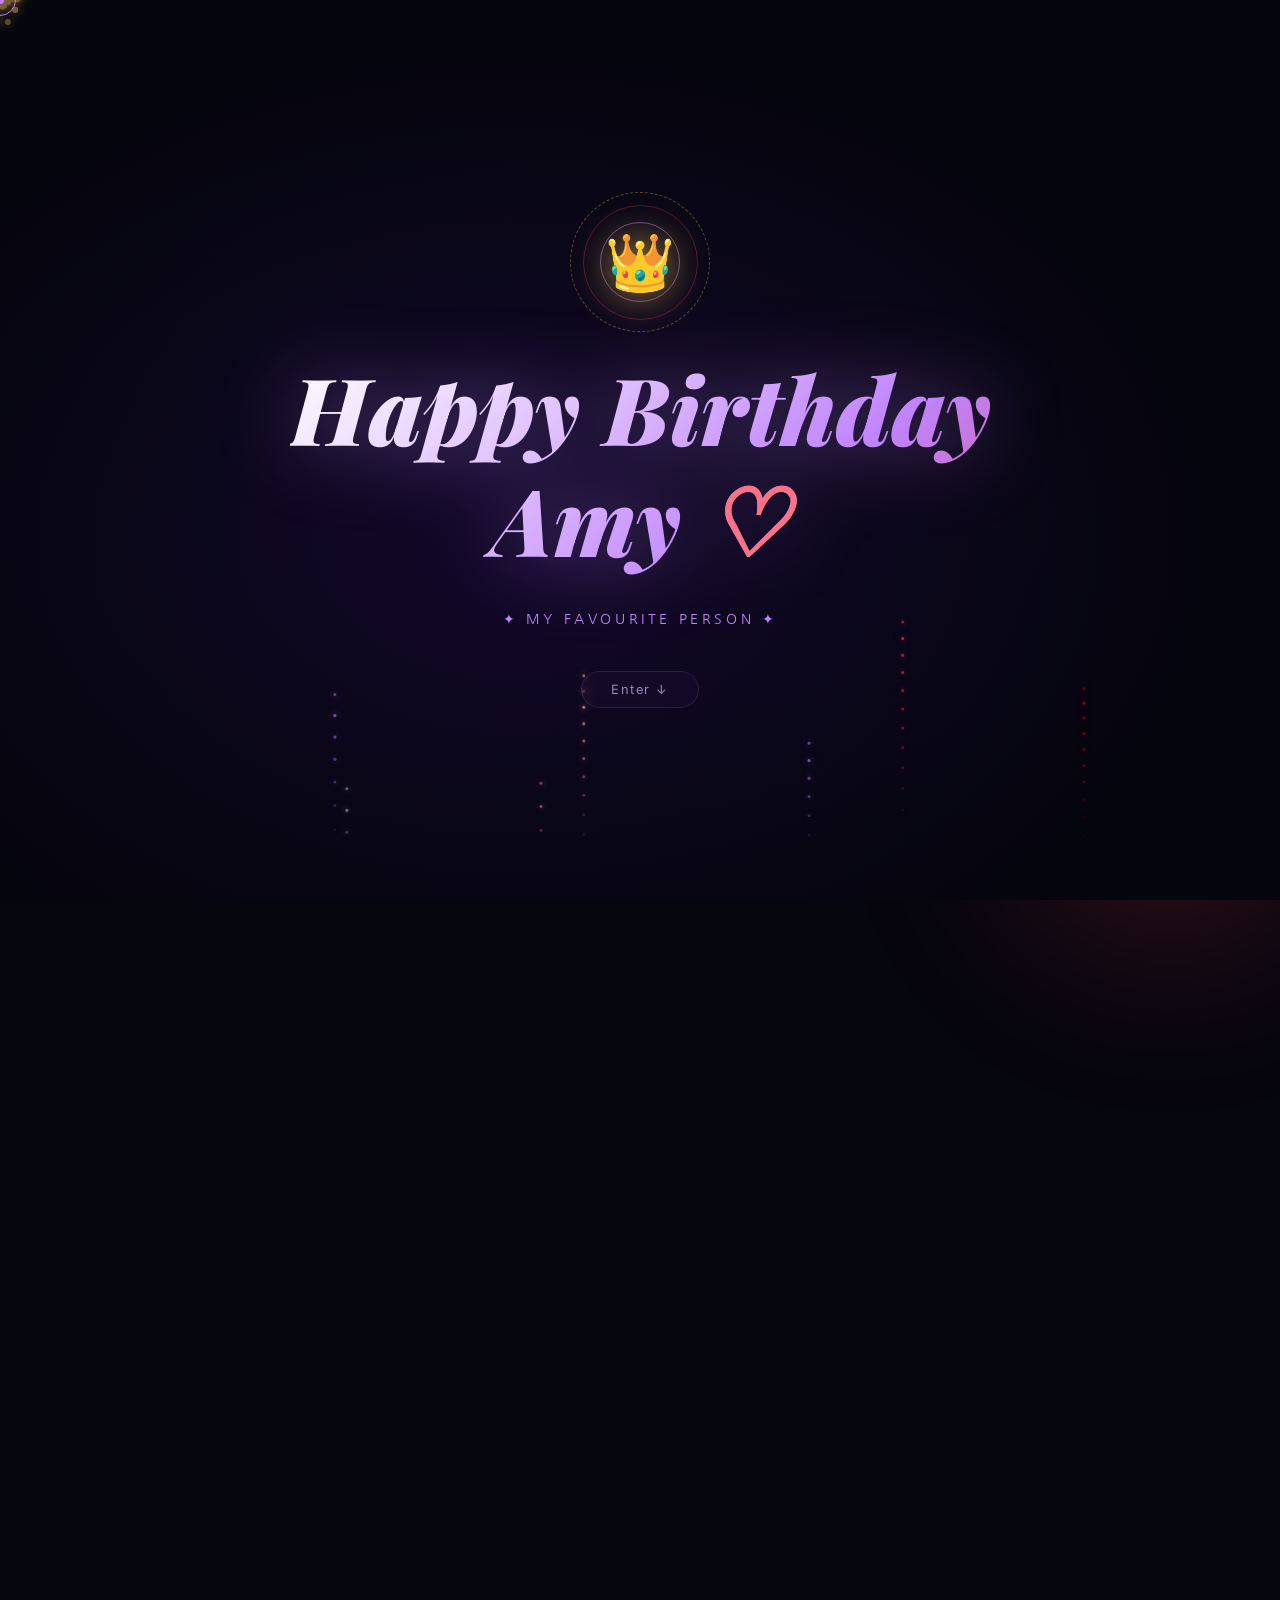
==== commit cbdf7336: "Update print statement from 'Hello' to 'Goodbye'" ====
--- a/HBDAYA1.html
+++ b/HBDAYA1.html
@@ -7,1799 +7,1331 @@
   <link rel="preconnect" href="https://fonts.googleapis.com">
   <link rel="preconnect" href="https://fonts.gstatic.com" crossorigin>
   <link href="https://fonts.googleapis.com/css2?family=Playfair+Display:ital,wght@0,400;0,500;0,600;0,700;0,900;1,400;1,500;1,700;1,900&family=Inter:wght@300;400;500;600;700&family=Nanum+Gothic:wght@400;700;800&display=swap" rel="stylesheet" />
-  <style>
-  
-/* ============================================================
-   AMY'S BIRTHDAY WEBSITE
-   Shared stylesheet
-   Dark celestial • Purple • Gold
-   ============================================================ */
-
-/* ============================================================
-   01. DESIGN TOKENS
-   ============================================================ */
-
-:root {
-  --void: #05050f;
-  --night: #0a0a1a;
-  --night-2: #0d0d20;
-
-  --surface: rgba(255,255,255,0.045);
-  --surface-border: rgba(255,255,255,0.08);
-
-  --star: #f6f6fa;
-  --moon: #f3ecd2;
-  --platinum: #cfcfe0;
-
-  --muted: #8a8aa3;
-  --muted-dim: #55556e;
-
-  --gold: #c9a84c;
-  --gold-light: #e8c97a;
-
-  --sapphire: #2a5cff;
-  --violet: #7b3fe4;
-  --rose: #e43f6f;
-
-  --purple: #c084fc;
-  --purple-dark: #7c3aed;
-
-  --gradient-signature:
-    linear-gradient(120deg,
-      var(--gold),
-      var(--rose),
-      var(--violet));
-
-  --gradient-gold:
-    linear-gradient(135deg,
-      var(--gold-light),
-      var(--gold));
-
-  --gradient-night:
-    radial-gradient(
-      ellipse 80% 60% at 50% -10%,
-      rgba(123,63,228,0.16),
-      transparent 60%
-    ),
-    radial-gradient(
-      ellipse 60% 50% at 90% 10%,
-      rgba(42,92,255,0.10),
-      transparent 55%
-    ),
-    radial-gradient(
-      ellipse 70% 60% at 10% 90%,
-      rgba(201,168,76,0.06),
-      transparent 60%
-    );
-
-  --font-display: 'Cormorant Garamond', Georgia, serif;
-  --font-body: 'Inter', system-ui, sans-serif;
-  --font-ui: 'Space Grotesk', system-ui, sans-serif;
-
-  --ease-out: cubic-bezier(0.16,1,0.3,1);
-  --ease-soft: cubic-bezier(0.22,1,0.36,1);
-  --ease-silk: cubic-bezier(0.19,1,0.22,1);
-  --ease-spring: cubic-bezier(0.34,1.56,0.64,1);
-
-  --nav-h: 76px;
-}
-
-/* ============================================================
-   02. RESET & BASE
-   ============================================================ */
-
-*, *::before, *::after {
-  box-sizing: border-box;
-  margin: 0;
-  padding: 0;
-}
-
-html {
-  scroll-behavior: smooth;
-  max-width: 100%;
-}
-
-body {
-  background: var(--void);
-  color: var(--star);
-  font-family: var(--font-body);
-  font-size: 16px;
-  line-height: 1.7;
-  overflow-x: hidden;
-  position: relative;
-  min-height: 100vh;
-
-  /* Custom cursor replaces the default cursor on desktop */
-  cursor: none;
-}
-
-body::before {
-  content: '';
-  position: fixed;
-  inset: 0;
-  background: var(--gradient-night);
-  pointer-events: none;
-  z-index: 0;
-}
-
-img, svg {
-  display: block;
-  max-width: 100%;
-}
-
-a {
-  color: inherit;
-}
-
-button {
-  font: inherit;
-  color: inherit;
-  background: none;
-  border: none;
-  cursor: none;
-}
-
-::selection {
-  background: rgba(201,168,76,0.35);
-  color: var(--star);
-}
-
-::-webkit-scrollbar {
-  width: 6px;
-}
-
-::-webkit-scrollbar-track {
-  background: var(--void);
-}
-
-::-webkit-scrollbar-thumb {
-  background: linear-gradient(var(--gold), var(--violet));
-  border-radius: 4px;
-}
-
-a:focus-visible,
-button:focus-visible {
-  outline: 1px solid var(--gold);
-  outline-offset: 4px;
-  border-radius: 4px;
-}
-
-/* ============================================================
-   03. CUSTOM CURSOR
-   ============================================================ */
-
-.cursor-dot {
-  position: fixed;
-  top: 0;
-  left: 0;
-
-  width: 8px;
-  height: 8px;
-
-  background: var(--purple);
-  border-radius: 50%;
-
-  pointer-events: none;
-  z-index: 100001;
-
-  transform: translate(-50%, -50%);
-
-  box-shadow: 0 0 10px rgba(192,132,252,0.7);
-
-  transition:
-    width 0.2s,
-    height 0.2s,
-    background 0.2s,
-    opacity 0.2s;
-}
-
-.cursor-ring {
-  position: fixed;
-  top: 0;
-  left: 0;
-
-  width: 32px;
-  height: 32px;
-
-  border: 1.5px solid var(--purple);
-  border-radius: 50%;
-
-  pointer-events: none;
-  z-index: 100000;
-
-  transform: translate(-50%, -50%);
-
-  transition:
-    width 0.25s var(--ease-spring),
-    height 0.25s var(--ease-spring),
-    border-color 0.2s,
-    opacity 0.2s;
-}
-
-.cursor-dot.hovered {
-  width: 14px;
-  height: 14px;
-  background: var(--gold);
-  box-shadow: 0 0 16px rgba(249,199,79,0.8);
-}
-
-.cursor-ring.hovered {
-  width: 56px;
-  height: 56px;
-  border-color: var(--gold);
-}
-
-/* Hide cursor when outside the browser viewport */
-
-.cursor-dot.hidden,
-.cursor-ring.hidden {
-  opacity: 0;
-  visibility: hidden;
-}
-
-/* Touchscreen fallback */
-
-@media (hover: none), (pointer: coarse) {
-  body,
-  button {
-    cursor: auto;
-  }
-
-  .cursor-dot,
-  .cursor-ring {
-    display: none !important;
-  }
-}
-
-/* ============================================================
-   04. STARFIELD
-   ============================================================ */
-
-#starfield {
-  position: fixed;
-  inset: 0;
-  z-index: 1;
-
-  pointer-events: none;
-  overflow: hidden;
-
-  will-change: transform;
-
-  transition: transform 1.1s var(--ease-silk);
-}
-
-.star-dot {
-  position: absolute;
-
-  border-radius: 50%;
-  background: var(--star);
-
-  opacity: 0.2;
-
-  animation: twinkle ease-in-out infinite;
-}
-
-@keyframes twinkle {
-  0%, 100% {
-    opacity: var(--min-op, 0.15);
-    transform: scale(1);
-  }
-
-  50% {
-    opacity: var(--max-op, 0.85);
-    transform: scale(1.3);
-  }
-}
-
-/* ============================================================
-   05. SHOOTING STARS
-   ============================================================ */
-
-.shooting-stars {
-  position: absolute;
-  inset: 0;
-
-  overflow: hidden;
-  pointer-events: none;
-
-  z-index: 1;
-}
-
-.shoot {
-  position: absolute;
-
-  width: 2px;
-  height: 2px;
-
-  background: var(--star);
-  border-radius: 50%;
-
-  opacity: 0;
-}
-
-.shoot::before {
-  content: '';
-
-  position: absolute;
-  top: 50%;
-  right: 0;
-
-  width: 120px;
-  height: 1px;
-
-  background:
-    linear-gradient(
-      to left,
-      var(--star),
-      transparent
-    );
-
-  transform: translateY(-50%);
-}
-
-.shoot.s1 {
-  top: 18%;
-  left: 12%;
-  animation: shootAcross 7s ease-in 1.2s infinite;
-}
-
-.shoot.s2 {
-  top: 34%;
-  left: 62%;
-  animation: shootAcross 9s ease-in 4.5s infinite;
-}
-
-.shoot.s3 {
-  top: 60%;
-  left: 30%;
-  animation: shootAcross 11s ease-in 8s infinite;
-}
-
-@keyframes shootAcross {
-  0% {
-    opacity: 0;
-    transform: translate(0,0) rotate(-28deg);
-  }
-
-  4% {
-    opacity: 1;
-  }
-
-  16%, 100% {
-    opacity: 0;
-    transform: translate(-260px,130px) rotate(-28deg);
-  }
-}
-
-/* ============================================================
-   06. WARP TRANSITION
-   ============================================================ */
-
-#warp-overlay {
-  position: fixed;
-  inset: 0;
-
-  z-index: 9999;
-
-  background:
-    radial-gradient(
-      circle at 50% 50%,
-      var(--night-2),
-      var(--void) 72%
-    );
-
-  opacity: 1;
-
-  transition: opacity 0.65s var(--ease-out);
-}
-
-#warp-overlay.hidden {
-  opacity: 0;
-  pointer-events: none;
-}
-
-.warp-field {
-  position: absolute;
-  inset: 0;
-  overflow: hidden;
-}
-
-.warp-star {
-  position: absolute;
-
-  top: 50%;
-  left: 50%;
-
-  width: 2px;
-  height: 2px;
-
-  background:
-    linear-gradient(
-      to top,
-      transparent,
-      var(--gold-light) 60%,
-      var(--star)
-    );
-
-  transform-origin: center bottom;
-
-  opacity: 0;
-
-  transform:
-    translate(-50%,-50%)
-    rotate(var(--angle))
-    translateY(0)
-    scaleY(1);
-}
-
-.warp-field.active .warp-star {
-  animation:
-    warpShoot 0.85s cubic-bezier(0.2,0.8,0.2,1) forwards;
-
-  animation-delay: var(--delay,0s);
-}
-
-@keyframes warpShoot {
-  0% {
-    opacity: 0;
-    transform:
-      translate(-50%,-50%)
-      rotate(var(--angle))
-      translateY(0)
-      scaleY(1);
-  }
-
-  12% {
-    opacity: 1;
-  }
-
-  100% {
-    opacity: 0;
-    transform:
-      translate(-50%,-50%)
-      rotate(var(--angle))
-      translateY(calc(var(--dist) * -1))
-      scaleY(46);
-  }
-}
-
-/* ============================================================
-   07. NAVIGATION
-   ============================================================ */
-
-#nav {
-  position: fixed;
-  top: 0;
-  left: 0;
-  right: 0;
-
-  height: var(--nav-h);
-
-  display: flex;
-  align-items: center;
-  justify-content: space-between;
-
-  padding: 0 clamp(24px,6vw,72px);
-
-  z-index: 500;
-
-  transition:
-    background 0.5s,
-    backdrop-filter 0.5s,
-    border-color 0.5s;
-}
-
-#nav.scrolled {
-  background: rgba(5,5,15,0.7);
-
-  backdrop-filter: blur(18px) saturate(160%);
-  -webkit-backdrop-filter: blur(18px) saturate(160%);
-
-  border-bottom: 1px solid rgba(201,168,76,0.1);
-}
-
-.nav-logo {
-  font-family: var(--font-display);
-  font-style: italic;
-  font-weight: 500;
-
-  font-size: clamp(18px,2vw,22px);
-
-  color: var(--star);
-  text-decoration: none;
-
-  letter-spacing: 0.01em;
-}
-
-.nav-logo span {
-  color: var(--gold);
-  font-style: normal;
-}
-
-.nav-actions {
-  display: flex;
-  align-items: center;
-  gap: 12px;
-}
-
-.nav-message,
-.nav-back,
-.nav-hub {
-  position: relative;
-
-  display: inline-flex;
-  align-items: center;
-  justify-content: center;
-
-  font-family: var(--font-ui);
-  font-size: 13px;
-  font-weight: 500;
-
-  color: var(--star);
-  text-decoration: none;
-
-  padding: 11px 26px;
-
-  border-radius: 100px;
-  border: 1px solid rgba(255,255,255,0.16);
-
-  overflow: hidden;
-
-  transition:
-    border-color 0.35s,
-    transform 0.35s var(--ease-out),
-    background 0.35s;
-}
-
-.nav-message::before,
-.nav-back::before,
-.nav-hub::before {
-  content: '';
-
-  position: absolute;
-  inset: 0;
-
-  background: var(--gradient-signature);
-
-  opacity: 0;
-
-  transition: opacity 0.4s;
-
-  z-index: -1;
-}
-
-.nav-message:hover,
-.nav-back:hover,
-.nav-hub:hover {
-  border-color: transparent;
-  transform: translateY(-1px);
-}
-
-.nav-message:hover::before,
-.nav-back:hover::before,
-.nav-hub:hover::before {
-  opacity: 1;
-}
-
-/* ============================================================
-   08. HERO
-   ============================================================ */
-
-.hero {
-  position: relative;
-  z-index: 2;
-
-  min-height: 100vh;
-
-  display: flex;
-  align-items: center;
-  justify-content: center;
-
-  padding:
-    calc(var(--nav-h) + 40px)
-    24px
-    80px;
-
-  overflow: hidden;
-}
-
-.hero::before {
-  content: '';
-
-  position: absolute;
-  inset: 0;
-
-  background:
-    radial-gradient(
-      ellipse 80% 60% at 50% 0%,
-      rgba(123,63,228,0.13),
-      transparent 60%
-    );
-
-  pointer-events: none;
-}
-
-.hero-content {
-  position: relative;
-  z-index: 3;
-
-  width: 100%;
-  max-width: 850px;
-
-  text-align: center;
-
-  animation: fadeInUp 1s ease both;
-}
-
-.hero-moon-wrap {
-  position: absolute;
-
-  top: clamp(64px,12vh,130px);
-  right: clamp(20px,10vw,130px);
-
-  width: clamp(90px,12vw,160px);
-
-  z-index: 2;
-
-  will-change: transform;
-}
-
-.hero-moon {
-  width: 100%;
-
-  filter:
-    drop-shadow(0 0 25px rgba(243,236,210,0.2))
-    drop-shadow(0 0 65px rgba(243,236,210,0.12));
-
-  animation: moonFloat 9s ease-in-out infinite;
-}
-
-@keyframes moonFloat {
-  0%, 100% {
-    transform: translateY(0);
-  }
-
-  50% {
-    transform: translateY(-12px);
-  }
-}
-
-.hero-eyebrow {
-  font-size: 0.8rem;
-
-  letter-spacing: 0.3em;
-  text-transform: uppercase;
-
-  color: var(--gold-light);
-
-  margin-bottom: 1.5rem;
-
-  opacity: 0;
-
-  animation: fadeInUp 0.9s ease 0.3s forwards;
-}
-
-.hero-title {
-  font-family: var(--font-display);
-
-  font-size: clamp(3.5rem,9vw,7.5rem);
-
-  font-weight: 300;
-  line-height: 0.95;
-
-  color: var(--star);
-
-  text-shadow: 0 0 60px rgba(192,132,252,0.15);
-}
-
-.hero-title .line {
-  display: block;
-
-  opacity: 0;
-
-  animation: fadeInUp 1s ease 0.5s forwards;
-}
-
-.hero-title .name {
-  font-style: italic;
-  font-weight: 500;
-
-  font-size: 1.3em;
-
-  background:
-    linear-gradient(
-      145deg,
-      #ffffff 10%,
-      #c084fc 50%,
-      #f9c74f 90%
-    );
-
-  -webkit-background-clip: text;
-  -webkit-text-fill-color: transparent;
-  background-clip: text;
-
-  filter:
-    drop-shadow(0 0 35px rgba(192,132,252,0.25));
-
-  animation-delay: 0.8s;
-}
-
-.hero-subtitle {
-  margin: 2rem auto 0;
-
-  max-width: 580px;
-
-  font-size: clamp(1rem,2.5vw,1.2rem);
-
-  color: var(--muted);
-
-  font-weight: 300;
-  line-height: 1.8;
-
-  opacity: 0;
-
-  animation: fadeInUp 1s ease 1.1s forwards;
-}
-
-@keyframes fadeInUp {
-  from {
-    opacity: 0;
-    transform: translateY(20px);
-  }
-
-  to {
-    opacity: 1;
-    transform: translateY(0);
-  }
-}
-
-/* ============================================================
-   09. WISH INTERACTION
-   ============================================================ */
-
-.wish-instruction {
-  margin-top: 3rem;
-
-  font-size: 0.78rem;
-
-  letter-spacing: 0.12em;
-  text-transform: uppercase;
-
-  color: var(--gold-light);
-
-  opacity: 0;
-
-  animation: fadeInUp 0.9s ease 1.5s forwards;
-}
-
-.wish-stage {
-  position: relative;
-
-  margin-top: 1.5rem;
-
-  min-height: 110px;
-
-  opacity: 0;
-
-  animation: fadeInUp 0.9s ease 1.7s forwards;
-}
-
-.wish-step {
-  display: none;
-
-  flex-direction: column;
-  align-items: center;
-  gap: 1.2rem;
-
-  animation: fadeInUp 0.45s ease both;
-}
-
-.wish-step.active {
-  display: flex;
-}
-
-.wish-btn {
-  padding: 14px 32px;
-
-  border: 1px solid rgba(201,168,76,0.45);
-
-  border-radius: 100px;
-
-  color: var(--gold-light);
-
-  font-family: var(--font-ui);
-  font-size: 13px;
-  letter-spacing: 0.08em;
-
-  background: rgba(201,168,76,0.06);
-
-  transition:
-    background 0.3s,
-    border-color 0.3s,
-    transform 0.3s,
-    box-shadow 0.3s;
-}
-
-.wish-btn:hover {
-  background: rgba(201,168,76,0.14);
-
-  border-color: var(--gold);
-
-  transform: translateY(-3px);
-
-  box-shadow: 0 8px 35px rgba(201,168,76,0.12);
-}
-
-.wish-check {
-  color: var(--platinum);
-
-  font-family: var(--font-display);
-  font-size: 1.6rem;
-  font-style: italic;
-}
-
-.wish-confirm-row {
-  display: flex;
-  justify-content: center;
-  gap: 12px;
-  flex-wrap: wrap;
-}
-
-.wish-confirm-btn {
-  padding: 11px 20px;
-
-  border: 1px solid var(--surface-border);
-  border-radius: 100px;
-
-  font-size: 12px;
-
-  color: var(--platinum);
-
-  transition: 0.3s;
-}
-
-.wish-confirm-btn:hover {
-  border-color: var(--gold);
-  color: var(--gold-light);
-}
-
-.wish-confirm-btn.yes:hover {
-  background: rgba(201,168,76,0.1);
-}
-
-.wish-response {
-  color: var(--gold-light);
-
-  font-family: var(--font-display);
-  font-size: 1.7rem;
-  font-style: italic;
-}
-
-/* ============================================================
-   10. SCROLL CUE
-   ============================================================ */
-
-.hero-scroll-cue {
-  position: absolute;
-
-  bottom: 30px;
-  left: 50%;
-
-  transform: translateX(-50%);
-
-  width: 24px;
-  height: 42px;
-
-  border: 1px solid rgba(201,168,76,0.4);
-  border-radius: 20px;
-
-  display: flex;
-  justify-content: center;
-
-  opacity: 0;
-
-  animation: fadeInUp 1s ease 2.2s forwards;
-}
-
-.hero-scroll-cue span {
-  width: 3px;
-  height: 8px;
-
-  margin-top: 8px;
-
-  border-radius: 10px;
-
-  background: var(--gold-light);
-
-  animation: scrollDot 1.8s ease infinite;
-}
-
-@keyframes scrollDot {
-  0% {
-    transform: translateY(0);
-    opacity: 0;
-  }
-
-  30% {
-    opacity: 1;
-  }
-
-  100% {
-    transform: translateY(15px);
-    opacity: 0;
-  }
-}
-
-/* ============================================================
-   11. WISHES SECTION
-   ============================================================ */
-
-.wishes {
-  position: relative;
-  z-index: 2;
-
-  max-width: 850px;
-
-  margin: 0 auto;
-
-  padding: 110px 30px;
-}
-
-.wishes-lead,
-.from-me-lead,
-.little-things-lead {
-  font-family: var(--font-display);
-
-  font-size: clamp(1.7rem,4vw,2.5rem);
-
-  font-style: italic;
-
-  color: var(--gold-light);
-
-  text-align: center;
-
-  margin-bottom: 3rem;
-}
-
-.wishes-list {
-  list-style: none;
-
-  display: flex;
-  flex-direction: column;
-  gap: 2rem;
-}
-
-.wishes-list li {
-  display: flex;
-  align-items: flex-start;
-  gap: 18px;
-
-  padding: 24px;
-
-  background: rgba(255,255,255,0.025);
-
-  border: 1px solid rgba(201,168,76,0.09);
-
-  border-radius: 14px;
-
-  transition:
-    border-color 0.3s,
-    transform 0.3s,
-    background 0.3s;
-}
-
-.wishes-list li:hover {
-  border-color: rgba(201,168,76,0.3);
-
-  background: rgba(201,168,76,0.035);
-
-  transform: translateX(5px);
-}
-
-.wish-mark {
-  color: var(--gold-light);
-  font-size: 1.2rem;
-  flex-shrink: 0;
-}
-
-.wishes-list p {
-  color: var(--platinum);
-  font-size: 0.95rem;
-  line-height: 1.8;
-}
-
-/* ============================================================
-   12. FROM ME
-   ============================================================ */
-
-.from-me {
-  position: relative;
-  z-index: 2;
-
-  max-width: 750px;
-
-  margin: 0 auto;
-
-  padding: 100px 30px;
-
-  text-align: center;
-}
-
-.from-me > p:not(.from-me-lead):not(.from-me-sign) {
-  color: var(--platinum);
-
-  font-size: 1rem;
-
-  line-height: 2;
-
-  margin-bottom: 1.7rem;
-}
-
-.from-me-sign {
-  margin-top: 3rem;
-
-  font-family: var(--font-display);
-  font-size: 2rem;
-  font-style: italic;
-
-  color: var(--gold-light);
-}
-
-/* ============================================================
-   13. LITTLE THINGS
-   ============================================================ */
-
-.little-things {
-  position: relative;
-  z-index: 2;
-
-  max-width: 1000px;
-
-  margin: 0 auto;
-
-  padding: 100px 30px;
-}
-
-.note-grid {
-  display: grid;
-
-  grid-template-columns: repeat(2,minmax(0,1fr));
-
-  gap: 20px;
-}
-
-.note-card {
-  position: relative;
-
-  padding: 30px;
-
-  background:
-    linear-gradient(
-      145deg,
-      rgba(123,63,228,0.08),
-      rgba(255,255,255,0.02)
-    );
-
-  border: 1px solid rgba(192,132,252,0.13);
-
-  border-radius: 16px;
-
-  min-height: 120px;
-
-  display: flex;
-  align-items: center;
-
-  transition:
-    transform 0.35s var(--ease-out),
-    border-color 0.35s,
-    box-shadow 0.35s;
-}
-
-.note-card:hover {
-  transform: translateY(-5px);
-
-  border-color: rgba(192,132,252,0.4);
-
-  box-shadow: 0 12px 40px rgba(123,63,228,0.1);
-}
-
-.note-card p {
-  color: var(--platinum);
-
-  font-size: 0.9rem;
-
-  line-height: 1.8;
-}
-
-/* ============================================================
-   14. MESSAGE CALL TO ACTION
-   ============================================================ */
-
-.message-cta {
-  position: relative;
-  z-index: 2;
-
-  text-align: center;
-
-  padding: 110px 25px 130px;
-
-  background:
-    radial-gradient(
-      ellipse 65% 90% at 50% 100%,
-      rgba(123,63,228,0.12),
-      transparent 70%
-    );
-}
-
-.message-cta-eyebrow {
-  font-family: var(--font-display);
-
-  font-size: clamp(2rem,5vw,3rem);
-
-  font-style: italic;
-
-  color: var(--gold-light);
-
-  margin-bottom: 1rem;
-}
-
-.message-cta > p:not(.message-cta-eyebrow) {
-  color: var(--muted);
-  margin-bottom: 2.5rem;
-}
-
-.message-cta-btn {
-  display: inline-flex;
-
-  align-items: center;
-  justify-content: center;
-
-  gap: 20px;
-
-  padding: 16px 32px;
-
-  border-radius: 100px;
-
-  border: 1px solid rgba(201,168,76,0.45);
-
-  color: var(--gold-light);
-
-  font-family: var(--font-ui);
-  font-size: 13px;
-
-  text-decoration: none;
-
-  background: rgba(201,168,76,0.05);
-
-  transition:
-    transform 0.3s,
-    background 0.3s,
-    box-shadow 0.3s;
-}
-
-.message-cta-btn:hover {
-  transform: translateY(-4px);
-
-  background: rgba(201,168,76,0.12);
-
-  box-shadow: 0 12px 40px rgba(201,168,76,0.12);
-}
-
-.message-cta-btn span:last-child {
-  font-size: 20px;
-
-  transition: transform 0.3s;
-}
-
-.message-cta-btn:hover span:last-child {
-  transform: translateX(5px);
-}
-
-/* ============================================================
-   15. FOOTERS
-   ============================================================ */
-
-#footer,
-#footer-mini {
-  position: relative;
-  z-index: 2;
-
-  text-align: center;
-
-  padding: 35px 24px 60px;
-
-  border-top: 1px solid rgba(201,168,76,0.09);
-}
-
-.footer-line {
-  color: var(--muted);
-
-  font-family: var(--font-display);
-  font-size: 1.1rem;
-  font-style: italic;
-}
-
-#footer-mini a {
-  color: var(--muted);
-
-  font-family: var(--font-ui);
-  font-size: 12px;
-
-  letter-spacing: 0.08em;
-
-  text-decoration: none;
-
-  transition: color 0.3s;
-}
-
-#footer-mini a:hover {
-  color: var(--gold-light);
-}
-
-/* ============================================================
-   16. LETTER PAGE
-   ============================================================ */
-
-.letter-wrap {
-  position: relative;
-  z-index: 2;
-
-  width: 100%;
-  max-width: 900px;
-
-  margin: 0 auto;
-
-  padding: 125px 30px 60px;
-}
-
-.letter-card {
-  position: relative;
-
-  padding: clamp(30px,6vw,75px);
-
-  background:
-    linear-gradient(
-      145deg,
-      rgba(18,18,42,0.94),
-      rgba(10,10,26,0.96)
-    );
-
-  border: 1px solid rgba(201,168,76,0.19);
-
-  border-radius: 24px;
-
-  box-shadow:
-    0 25px 90px rgba(0,0,0,0.3),
-    inset 0 1px rgba(255,255,255,0.035);
-
-  overflow: hidden;
-
-  margin-bottom: 60px;
-}
-
-.letter-card::before {
-  content: '';
-
-  position: absolute;
-
-  top: 0;
-  left: 0;
-  right: 0;
-
-  height: 2px;
-
-  background:
-    linear-gradient(
-      90deg,
-      transparent,
-      var(--gold),
-      var(--rose),
-      var(--violet),
-      transparent
-    );
-
-  opacity: 0.8;
-}
-
-.letter-seal {
-  width: 75px;
-  height: 75px;
-
-  margin: 0 auto 35px;
-
-  filter:
-    drop-shadow(0 0 20px rgba(201,168,76,0.2));
-
-  animation: sealFloat 5s ease-in-out infinite;
-}
-
-@keyframes sealFloat {
-  0%, 100% {
-    transform: translateY(0) rotate(-3deg);
-  }
-
-  50% {
-    transform: translateY(-7px) rotate(3deg);
-  }
-}
-
-.letter-date {
-  text-align: center;
-
-  font-family: var(--font-ui);
-
-  font-size: 0.7rem;
-
-  letter-spacing: 0.25em;
-  text-transform: uppercase;
-
-  color: var(--gold-light);
-
-  margin-bottom: 20px;
-}
-
-.letter-heading {
-  text-align: center;
-
-  font-family: var(--font-display);
-
-  font-size: clamp(2.5rem,6vw,4rem);
-
-  font-weight: 400;
-  font-style: italic;
-
-  color: var(--star);
-
-  margin-bottom: 45px;
-}
-
-.letter-body {
-  max-width: 680px;
-
-  margin: 0 auto;
-
-  color: var(--platinum);
-
-  font-family: var(--font-display);
-
-  font-size: clamp(1.1rem,2vw,1.3rem);
-
-  line-height: 2.1;
-}
-
-.letter-body p {
-  margin-bottom: 1.5rem;
-
-  opacity: 0;
-  transform: translateY(16px);
-
-  filter: blur(5px);
-
-  transition:
-    opacity 1.1s var(--ease-silk),
-    transform 1.1s var(--ease-silk),
-    filter 1.1s var(--ease-silk);
-}
-
-.letter-body p.visible {
-  opacity: 1;
-
-  transform: translateY(0);
-
-  filter: blur(0);
-}
-
-.letter-signoff,
-.letter-signature {
-  max-width: 680px;
-
-  margin-left: auto;
-  margin-right: auto;
-
-  font-family: var(--font-display);
-
-  opacity: 0;
-
-  transform: translateY(16px);
-
-  filter: blur(5px);
-
-  transition:
-    opacity 1.1s var(--ease-silk),
-    transform 1.1s var(--ease-silk),
-    filter 1.1s var(--ease-silk);
-}
-
-.letter-signoff {
-  margin-top: 35px;
-
-  color: var(--muted);
-
-  font-size: 1.2rem;
-  font-style: italic;
-}
-
-.letter-signature {
-  margin-top: 5px;
-
-  color: var(--gold-light);
-
-  font-size: 2rem;
-  font-style: italic;
-}
-
-.letter-signoff.visible,
-.letter-signature.visible {
-  opacity: 1;
-  transform: translateY(0);
-  filter: blur(0);
-}
-
-/* ============================================================
-   17. SCROLL REVEALS
-   ============================================================ */
-
-.reveal,
-.reveal-scale {
-  opacity: 0;
-
-  transform: translateY(28px);
-
-  transition:
-    opacity 0.8s ease,
-    transform 0.8s ease;
-}
-
-.reveal.visible,
-.reveal-scale.visible {
-  opacity: 1;
-  transform: none;
-}
-
-.reveal-scale {
-  transform: scale(0.95);
-}
-
-/* ============================================================
-   18. EXTRA INTERFACE ELEMENTS
-   ============================================================ */
-
-.extra-buttons {
-  display: flex;
-  gap: 12px;
-  justify-content: center;
-  flex-wrap: wrap;
-  margin: 30px 0;
-}
-
-.memory-btn {
-  padding: 12px 20px;
-
-  border: 1px solid var(--border);
-
-  border-radius: 14px;
-
-  color: white;
-
-  cursor: none;
-
-  font-weight: 600;
-
-  background:
-    linear-gradient(
-      135deg,
-      #a855f7,
-      #ec4899
-    );
-
-  box-shadow: 0 8px 25px rgba(168,85,247,.25);
-
-  transition: 0.25s;
-}
-
-.memory-btn:hover {
-  transform: translateY(-2px);
-
-  box-shadow: 0 12px 30px rgba(236,72,153,.25);
-}
-
-/* ============================================================
-   19. POPUPS
-   ============================================================ */
-
-.popup-overlay {
-  display: none;
-
-  position: fixed;
-  inset: 0;
-
-  background: rgba(0,0,0,.8);
-
-  backdrop-filter: blur(12px);
-
-  justify-content: center;
-  align-items: center;
-
-  z-index: 9999;
-
-  opacity: 0;
-
-  transition: opacity 0.3s ease;
-}
-
-.popup-overlay.showing {
-  opacity: 1;
-}
-
-.popup-window {
-  width: min(640px,94%);
-
-  max-height: 88vh;
-
-  border-radius: 20px;
-
-  overflow: hidden;
-
-  background: rgba(14,14,34,0.96);
-
-  border: 1px solid rgba(192,132,252,0.2);
-
-  box-shadow: 0 30px 80px rgba(0,0,0,0.7);
-
-  animation: popupAppear 0.4s var(--ease-spring);
-}
-
-.popup-header {
-  display: flex;
-
-  justify-content: space-between;
-  align-items: center;
-
-  padding: 12px 16px;
-
-  background: rgba(192,132,252,0.08);
-
-  border-bottom: 1px solid var(--surface-border);
-
-  color: #e9d5ff;
-
-  font-weight: 700;
-}
-
-.close-btn {
-  color: var(--purple);
-
-  font-size: 18px;
-
-  cursor: none;
-
-  transition: 0.2s;
-}
-
-.close-btn:hover {
-  transform: scale(1.2);
-  color: var(--rose);
-}
-
-.popup-content {
-  padding: 20px;
-
-  color: var(--platinum);
-
-  font-family: Georgia, serif;
-
-  line-height: 1.7;
-}
-
-.popup-content img {
-  width: 100%;
-
-  border-radius: 12px;
-
-  box-shadow: 0 10px 25px rgba(0,0,0,.5);
-}
-
-#typedText {
-  min-height: 200px;
-  font-size: 15px;
-}
-
-#popupImage {
-  max-width: 80%;
-  max-height: 70vh;
-
-  border-radius: 16px;
-
-  border: 1px solid var(--border);
-
-  box-shadow: 0 20px 60px rgba(0,0,0,0.6);
-}
-
-.nav-btn {
-  width: 60px;
-  height: 60px;
-
-  border-radius: 14px;
-
-  border: 1px solid var(--border);
-
-  background: rgba(26,26,53,0.8);
-
-  color: var(--purple);
-
-  font-size: 28px;
-  font-weight: bold;
-
-  display: flex;
-
-  align-items: center;
-  justify-content: center;
-
-  transition: 0.25s;
-}
-
-.nav-btn:hover {
-  background: rgba(192,132,252,0.15);
-
-  color: var(--gold-light);
-
-  transform: scale(1.1);
-}
-
-@keyframes popupAppear {
-  from {
-    opacity: 0;
-    transform: scale(.92);
-  }
-
-  to {
-    opacity: 1;
-    transform: scale(1);
-  }
-}
-
-/* ============================================================
-   20. RESPONSIVE DESIGN
-   ============================================================ */
-
-@media (max-width: 700px) {
-
-  :root {
-    --nav-h: 66px;
-  }
-
-  #nav {
-    padding: 0 18px;
-  }
-
-  .nav-actions {
-    gap: 7px;
-  }
-
-  .nav-message,
-  .nav-back,
-  .nav-hub {
-    padding: 9px 15px;
-    font-size: 11px;
-  }
-
-  .hero {
-    padding-left: 20px;
-    padding-right: 20px;
-  }
-
-  .hero-moon-wrap {
-    width: 80px;
-    top: 90px;
-    right: 20px;
-  }
-
-  .hero-title {
-    font-size: clamp(3rem,12vw,5rem);
-  }
-
-  .hero-eyebrow {
-    font-size: 0.65rem;
-    letter-spacing: 0.18em;
-  }
-
-  .wishes,
-  .from-me,
-  .little-things {
-    padding: 75px 22px;
-  }
-
-  .wishes-list {
-    gap: 14px;
-  }
-
-  .wishes-list li {
-    padding: 18px;
-  }
-
-  .note-grid {
-    grid-template-columns: 1fr;
-  }
-
-  .note-card {
-    min-height: 100px;
-    padding: 24px;
-  }
-
-  .letter-wrap {
-    padding: 100px 15px 40px;
-  }
-
-  .letter-card {
-    padding: 35px 22px;
-    border-radius: 18px;
-  }
-
-  .letter-heading {
-    margin-bottom: 30px;
-  }
-
-  .letter-body {
-    font-size: 1.1rem;
-    line-height: 1.9;
-  }
-
-  .wish-confirm-row {
-    flex-direction: column;
-    align-items: center;
-  }
-
-  .wish-confirm-btn {
-    width: 100%;
-  }
-
-  .message-cta {
-    padding: 80px 20px 100px;
-  }
-
-  .cursor-dot,
-  .cursor-ring {
-    display: none;
-  }
-
-  body,
-  button {
-    cursor: auto;
-  }
-}
-
-/* ============================================================
-   21. REDUCED MOTION
-   ============================================================ */
-
-@media (prefers-reduced-motion: reduce) {
-
-  *,
-  *::before,
-  *::after {
-    animation-duration: 0.01ms !important;
-    animation-iteration-count: 1 !important;
-    transition-duration: 0.01ms !important;
-    scroll-behavior: auto !important;
-  }
-
-  .hero-title .line,
-  .hero-eyebrow,
-  .hero-subtitle,
-  .wish-instruction,
-  .wish-stage,
-  .hero-scroll-cue,
-  .reveal,
-  .reveal-scale,
-  .letter-body p,
-  .letter-signoff,
-  .letter-signature {
-    opacity: 1 !important;
-    transform: none !important;
-    filter: none !important;
-  }
-}
-
+<style>
+    *, *::before, *::after { box-sizing: border-box; margin: 0; padding: 0; }
+
+    :root {
+      --bg-deep:       #06060f;
+      --bg-deeper:     #030308;
+      --bg-card:       #0e0e22;
+      --bg-surface:    #14142e;
+      --accent-purple: #c084fc;
+      --accent-purple-2:#a855f7;
+      --accent-rose:   #fb7185;
+      --accent-gold:   #f9c74f;
+      --accent-blue:   #818cf8;
+      --accent-red:    #e63946;
+      --accent-crimson:#c1121f;
+      --accent-white:  #f8f7ff;
+      --text-primary:  #f0eaff;
+      --text-muted:    #9988bb;
+      --border:        rgba(192,132,252,0.15);
+      --border-red:    rgba(230,57,70,0.2);
+      --glow-purple:   rgba(192,132,252,0.35);
+      --glow-red:      rgba(230,57,70,0.35);
+      --ease-out-expo: cubic-bezier(0.16,1,0.3,1);
+      --ease-spring:   cubic-bezier(0.34,1.56,0.64,1);
+    }
+
+    html { scroll-behavior: smooth; }
+    html, body { max-width: 100%; }
+
+    body {
+      background: var(--bg-deep);
+      color: var(--text-primary);
+      font-family: 'Inter', sans-serif;
+      overflow-x: hidden;
+      cursor: none;
+      position: relative;
+    }
+
+    ::selection { background: rgba(192,132,252,0.35); color: #fff; }
+
+    /* subtle grain overlay for texture / depth */
+    body::before {
+      content: '';
+      position: fixed;
+      inset: 0;
+      z-index: 2;
+      pointer-events: none;
+      opacity: 0.035;
+      mix-blend-mode: overlay;
+      background-image: url("data:image/svg+xml,%3Csvg xmlns='http://www.w3.org/2000/svg' width='120' height='120'%3E%3Cfilter id='n'%3E%3CfeTurbulence type='fractalNoise' baseFrequency='0.9' numOctaves='2' stitchTiles='stitch'/%3E%3C/filter%3E%3Crect width='100%25' height='100%25' filter='url(%23n)'/%3E%3C/svg%3E");
+    }
+
+    .nav-hub-btn {
+      display: inline-flex;
+      align-items: center;
+      justify-content: center;
+      text-decoration: none;
+    }
+    /* ═══════════════════════════════════════
+       PROGRESS BAR
+    ═══════════════════════════════════════ */
+    #scroll-progress {
+      position: fixed;
+      top: 0; left: 0;
+      height: 3px;
+      width: 0%;
+      z-index: 10000;
+      background: linear-gradient(90deg, var(--accent-crimson), var(--accent-purple), var(--accent-gold));
+      box-shadow: 0 0 12px rgba(192,132,252,0.6);
+      transition: width 0.08s linear;
+    }
+
+    /* ═══════════════════════════════════════
+       CUSTOM CURSOR
+    ═══════════════════════════════════════ */
+    .cursor-dot {
+      width: 8px; height: 8px;
+      background: var(--accent-purple);
+      border-radius: 50%;
+      position: fixed;
+      top: 0; left: 0;
+      pointer-events: none;
+      z-index: 99999;
+      transform: translate(-50%, -50%);
+      transition: width 0.2s, height 0.2s, background 0.2s, opacity .3s;
+      box-shadow: 0 0 10px rgba(192,132,252,0.7);
+    }
+    .cursor-ring {
+      width: 32px; height: 32px;
+      border: 1.5px solid var(--accent-purple);
+      border-radius: 50%;
+      position: fixed;
+      top: 0; left: 0;
+      pointer-events: none;
+      z-index: 99998;
+      transform: translate(-50%, -50%);
+      transition: transform 0.08s linear, width 0.25s var(--ease-spring), height 0.25s var(--ease-spring), border-color 0.2s, opacity .3s;
+    }
+    .cursor-dot.hovered { width: 14px; height: 14px; background: var(--accent-gold); box-shadow: 0 0 16px rgba(249,199,79,0.8); }
+    .cursor-ring.hovered { width: 56px; height: 56px; border-color: var(--accent-gold); }
+    .cursor-dot.hidden, .cursor-ring.hidden { opacity: 0; }
+
+    @media (hover: none), (pointer: coarse) {
+      body { cursor: auto; }
+      .cursor-dot, .cursor-ring { display: none; }
+    }
+
+    /* ═══════════════════════════════════════
+       PARTICLE BACKGROUND
+    ═══════════════════════════════════════ */
+    #bg-canvas {
+      position: fixed;
+      inset: 0;
+      pointer-events: none;
+      z-index: 0;
+      opacity: 0.55;
+    }
+
+    /* Soft ambient orbs that drift behind everything, parallax on mouse move */
+    .ambient-orb {
+      position: fixed;
+      border-radius: 50%;
+      filter: blur(90px);
+      pointer-events: none;
+      z-index: 0;
+      opacity: 0.35;
+      will-change: transform;
+      transition: transform 0.6s ease-out;
+    }
+    .ambient-orb.o1 { width: 480px; height: 480px; top: -120px; left: -120px; background: radial-gradient(circle, var(--accent-purple), transparent 70%); }
+    .ambient-orb.o2 { width: 420px; height: 420px; bottom: -100px; right: -100px; background: radial-gradient(circle, var(--accent-red), transparent 70%); }
+    .ambient-orb.o3 { width: 360px; height: 360px; top: 45%; left: 60%; background: radial-gradient(circle, var(--accent-gold), transparent 70%); opacity: 0.18; }
+
+    /* ═══════════════════════════════════════
+       INTRO SCREEN
+    ═══════════════════════════════════════ */
+    #intro {
+      position: fixed;
+      inset: 0;
+      z-index: 1000;
+      background: radial-gradient(ellipse at 40% 60%, #1a0a3a 0%, #06060f 65%),
+                  radial-gradient(ellipse at 80% 20%, #2a0010 0%, transparent 50%);
+      display: flex;
+      flex-direction: column;
+      align-items: center;
+      justify-content: center;
+      gap: 1.2rem;
+      transition: opacity 1.2s var(--ease-out-expo), visibility 1.2s;
+      overflow: hidden;
+    }
+    #intro.hidden { opacity: 0; visibility: hidden; }
+
+    #fireworks-canvas {
+      position: absolute;
+      inset: 0; width: 100%; height: 100%;
+      pointer-events: none;
+    }
+
+    /* soft vignette so fireworks fade toward edges */
+    #intro::after {
+      content: '';
+      position: absolute;
+      inset: 0;
+      pointer-events: none;
+      background: radial-gradient(ellipse 70% 70% at 50% 50%, transparent 40%, rgba(6,6,15,0.55) 100%);
+      z-index: 1;
+    }
+
+    /* Animated rings behind crown */
+    .intro-rings {
+      position: relative;
+      z-index: 2;
+      display: flex;
+      align-items: center;
+      justify-content: center;
+      width: 140px; height: 140px;
+    }
+    .intro-rings::before,
+    .intro-rings::after {
+      content: '';
+      position: absolute;
+      border-radius: 50%;
+      border: 1px solid;
+      animation: ringPulse 2.5s ease-in-out infinite;
+    }
+    .intro-rings::before {
+      width: 80px; height: 80px;
+      border-color: rgba(192,132,252,0.5);
+      animation-delay: 0s;
+    }
+    .intro-rings::after {
+      width: 115px; height: 115px;
+      border-color: rgba(230,57,70,0.3);
+      animation-delay: 0.4s;
+    }
+    /* extra sparkle ring for richer motion */
+    .intro-rings .spark-ring {
+      position: absolute;
+      width: 140px; height: 140px;
+      border-radius: 50%;
+      border: 1px dashed rgba(249,199,79,0.35);
+      animation: spinSlow 14s linear infinite;
+    }
+    @keyframes spinSlow { to { transform: rotate(360deg); } }
+    @keyframes ringPulse {
+      0%,100% { transform: scale(1); opacity: 0.6; }
+      50%      { transform: scale(1.15); opacity: 0.2; }
+    }
+
+    .intro-crown {
+      font-size: 3.5rem;
+      animation: floatCrown 3s ease-in-out infinite;
+      position: relative;
+      z-index: 3;
+      filter: drop-shadow(0 0 20px rgba(249,199,79,0.7));
+    }
+    @keyframes floatCrown {
+      0%,100% { transform: translateY(0) rotate(-3deg); }
+      50%      { transform: translateY(-14px) rotate(3deg); }
+    }
+
+    .intro-title {
+      font-family: 'Playfair Display', serif;
+      font-size: clamp(2.6rem, 8vw, 5.8rem);
+      font-weight: 900;
+      font-style: italic;
+      text-align: center;
+      line-height: 1.2;
+      padding-bottom: 0.18em;
+      position: relative;
+      z-index: 2;
+      background: linear-gradient(140deg, #ffffff 0%, #c084fc 35%, #e63946 65%, #f9c74f 100%);
+      background-size: 200% 200%;
+      -webkit-background-clip: text;
+      -webkit-text-fill-color: transparent;
+      background-clip: text;
+      filter: drop-shadow(0 0 40px rgba(192,132,252,0.45));
+      animation: titleShimmer 4s ease-in-out infinite, gradientDrift 8s ease infinite;
+    }
+    @keyframes titleShimmer {
+      0%,100% { filter: drop-shadow(0 0 40px rgba(192,132,252,0.45)); }
+      50%      { filter: drop-shadow(0 0 60px rgba(230,57,70,0.5)); }
+    }
+    @keyframes gradientDrift {
+      0%,100% { background-position: 0% 50%; }
+      50%      { background-position: 100% 50%; }
+    }
+
+    .intro-heart {
+      color: #fb7185;
+      -webkit-text-fill-color: #fb7185;
+      filter: none;
+      display: inline-block;
+      animation: heartBeat 1.4s ease-in-out infinite;
+    }
+    @keyframes heartBeat {
+      0%, 100% { transform: scale(1); }
+      15% { transform: scale(1.25); }
+      30% { transform: scale(1); }
+      45% { transform: scale(1.18); }
+      60% { transform: scale(1); }
+    }
+
+    .intro-subtitle {
+      font-family: 'Nanum Gothic', sans-serif;
+      font-size: 0.9rem;
+      color: var(--accent-purple);
+      letter-spacing: 0.25em;
+      text-transform: uppercase;
+      position: relative;
+      z-index: 2;
+      opacity: 0;
+      animation: fadeInUp 1s ease 1.2s forwards;
+      text-align: center;
+    }
+    .intro-subtitle + .intro-subtitle { animation-delay: 1.7s; font-size: 0.75rem; color: var(--text-muted); letter-spacing: 0.15em; }
+
+    .intro-skip {
+      margin-top: 1.5rem;
+      background: rgba(192,132,252,0.03);
+      border: 1px solid var(--border);
+      color: var(--text-muted);
+      padding: 0.6rem 1.8rem;
+      border-radius: 999px;
+      cursor: none;
+      font-family: 'Inter', sans-serif;
+      font-size: 0.8rem;
+      letter-spacing: 0.12em;
+      position: relative;
+      z-index: 2;
+      transition: border-color 0.3s, color 0.3s, box-shadow 0.3s, transform 0.3s, background 0.3s;
+      opacity: 0;
+      animation: fadeInUp 1s ease 2.2s forwards;
+      backdrop-filter: blur(6px);
+      overflow: hidden;
+    }
+    .intro-skip::before {
+      content: '';
+      position: absolute;
+      inset: 0;
+      background: linear-gradient(90deg, transparent, rgba(192,132,252,0.25), transparent);
+      transform: translateX(-100%);
+      transition: transform 0.6s;
+    }
+    .intro-skip:hover {
+      border-color: var(--accent-purple);
+      color: var(--accent-white);
+      box-shadow: 0 0 24px rgba(192,132,252,0.28);
+      transform: translateY(-2px);
+      background: rgba(192,132,252,0.08);
+    }
+    .intro-skip:hover::before { transform: translateX(100%); }
+    .intro-skip:active { transform: translateY(0) scale(0.97); }
+
+    @keyframes fadeInUp {
+      from { opacity: 0; transform: translateY(20px); }
+      to   { opacity: 1; transform: translateY(0); }
+    }
+
+    /* ═══════════════════════════════════════
+       MAIN PAGE
+    ═══════════════════════════════════════ */
+    #main { opacity: 0; transition: opacity 1.4s ease; position: relative; z-index: 1; }
+    #main.visible { opacity: 1; }
+
+    /* ── NAV ── */
+    nav {
+      position: fixed;
+      top: 0; left: 0; right: 0;
+      z-index: 100;
+      padding: 1rem 3rem;
+      display: flex;
+      align-items: center;
+      justify-content: space-between;
+      background: rgba(6,6,15,0.55);
+      backdrop-filter: blur(20px) saturate(140%);
+      border-bottom: 1px solid var(--border);
+      transition: background 0.4s, padding 0.4s, border-color 0.4s;
+    }
+    nav.scrolled {
+      background: rgba(6,6,15,0.86);
+      padding: 0.7rem 3rem;
+      border-color: rgba(192,132,252,0.28);
+    }
+    nav::after {
+      content: '';
+      position: absolute;
+      bottom: 0; left: 0; right: 0;
+      height: 1px;
+      background: linear-gradient(90deg, transparent, var(--accent-red), var(--accent-purple), transparent);
+      opacity: 0.4;
+    }
+
+    .nav-logo {
+      font-family: 'Playfair Display', serif;
+      font-size: 1.1rem;
+      font-style: italic;
+      background: linear-gradient(135deg, var(--accent-white), var(--accent-purple));
+      -webkit-background-clip: text;
+      -webkit-text-fill-color: transparent;
+      background-clip: text;
+      letter-spacing: 0.05em;
+      position: relative;
+      display: inline-flex;
+      align-items: center;
+      gap: 0.4rem;
+    }
+    .nav-logo .logo-dot {
+      width: 6px; height: 6px;
+      border-radius: 50%;
+      background: var(--accent-gold);
+      box-shadow: 0 0 8px var(--accent-gold);
+      animation: dotPulse 2.4s ease-in-out infinite;
+    }
+    @keyframes dotPulse {
+      0%,100% { opacity: 0.5; transform: scale(1); }
+      50% { opacity: 1; transform: scale(1.3); }
+    }
+
+    .nav-links { display: flex; gap: 2.5rem; align-items: center; }
+    .nav-links a {
+      color: var(--text-muted);
+      text-decoration: none;
+      font-size: 0.78rem;
+      letter-spacing: 0.15em;
+      text-transform: uppercase;
+      transition: color 0.3s;
+      position: relative;
+      padding-bottom: 2px;
+    }
+    .nav-links a::after {
+      content: '';
+      position: absolute;
+      bottom: -4px; left: 0; right: 0;
+      height: 1px;
+      background: linear-gradient(90deg, var(--accent-red), var(--accent-purple));
+      transform: scaleX(0);
+      transform-origin: left;
+      transition: transform 0.35s var(--ease-out-expo);
+    }
+    .nav-links a:hover { color: var(--accent-white); }
+    .nav-links a:hover::after { transform: scaleX(1); }
+
+    /* ── HERO ── */
+    .hero {
+      min-height: 100vh;
+      display: flex;
+      flex-direction: column;
+      align-items: center;
+      justify-content: center;
+      text-align: center;
+      padding: 8rem 2rem 5rem;
+      position: relative;
+      overflow: hidden;
+    }
+
+    .hero-grid {
+      position: absolute;
+      inset: 0;
+      background-image:
+        linear-gradient(rgba(192,132,252,0.04) 1px, transparent 1px),
+        linear-gradient(90deg, rgba(192,132,252,0.04) 1px, transparent 1px);
+      background-size: 60px 60px;
+      mask-image: radial-gradient(ellipse 80% 80% at 50% 50%, black 30%, transparent 80%);
+      animation: gridDrift 40s linear infinite;
+    }
+    @keyframes gridDrift {
+      from { background-position: 0 0, 0 0; }
+      to   { background-position: 60px 60px, 60px 60px; }
+    }
+
+    .hero::before {
+      content: '';
+      position: absolute;
+      inset: 0;
+      background:
+        radial-gradient(ellipse 80% 55% at 50% 10%, rgba(192,132,252,0.1) 0%, transparent 60%),
+        radial-gradient(ellipse 50% 40% at 85% 80%, rgba(230,57,70,0.08) 0%, transparent 50%),
+        radial-gradient(ellipse 40% 30% at 15% 70%, rgba(249,199,79,0.05) 0%, transparent 50%);
+      pointer-events: none;
+    }
+
+    .hero-flourish {
+      position: absolute;
+      opacity: 0.15;
+      pointer-events: none;
+      transition: opacity 0.6s, transform 0.6s;
+    }
+    .hero-flourish.tl { top: 100px; left: 40px; }
+    .hero-flourish.tr { top: 100px; right: 40px; transform: scaleX(-1); }
+    .hero-flourish.bl { bottom: 60px; left: 40px; transform: scaleY(-1); }
+    .hero-flourish.br { bottom: 60px; right: 40px; transform: scale(-1,-1); }
+
+    .hero-eyebrow {
+      font-size: 0.75rem;
+      letter-spacing: 0.4em;
+      text-transform: uppercase;
+      color: var(--accent-gold);
+      margin-bottom: 1.8rem;
+      opacity: 0;
+      animation: fadeInUp 0.9s ease 0.3s forwards;
+      display: flex;
+      align-items: center;
+      gap: 1rem;
+    }
+    .hero-eyebrow::before,
+    .hero-eyebrow::after {
+      content: '';
+      width: 40px; height: 1px;
+      background: linear-gradient(90deg, transparent, var(--accent-gold));
+    }
+    .hero-eyebrow::after { transform: scaleX(-1); }
+
+    .hero-name {
+      display: inline-block;
+      font-family: 'Playfair Display', serif;
+      font-size: clamp(5rem, 18vw, 13rem);
+      font-weight: 900;
+      font-style: italic;
+      line-height: 1.15;
+      padding: 0.02em 0.05em 0.15em 0.08em;
+      background: linear-gradient(160deg, #ffffff 0%, #e8d5ff 20%, #c084fc 45%, #e63946 70%, #f9c74f 100%);
+      background-size: 200% 200%;
+      -webkit-background-clip: text;
+      -webkit-text-fill-color: transparent;
+      background-clip: text;
+      filter: drop-shadow(0 0 80px rgba(192,132,252,0.25));
+      opacity: 0;
+      animation: fadeInUp 1.1s var(--ease-out-expo) 0.6s forwards, gradientDrift 10s ease infinite 1.7s;
+      position: relative;
+      will-change: transform;
+    }
+    .hero-name-echo {
+      font-family: 'Playfair Display', serif;
+      font-size: clamp(5rem, 18vw, 13rem);
+      font-weight: 900;
+      font-style: italic;
+      line-height: 1.15;
+      padding-bottom: 0.12em;
+      position: absolute;
+      top: 0; left: 50%;
+      transform: translateX(-50%);
+      -webkit-text-stroke: 1px rgba(192,132,252,0.15);
+      color: transparent;
+      pointer-events: none;
+      filter: blur(2px);
+    }
+
+    .hero-tagline {
+      margin-top: 2.5rem;
+      font-size: clamp(0.95rem, 2vw, 1.2rem);
+      color: var(--text-muted);
+      font-weight: 300;
+      max-width: 570px;
+      line-height: 1.8;
+      opacity: 0;
+      animation: fadeInUp 1s ease 1.1s forwards;
+    }
+
+    .hero-line {
+      width: 100%;
+      max-width: 500px;
+      height: 1px;
+      margin: 3rem auto 0;
+      background: linear-gradient(90deg, transparent, var(--accent-red), var(--accent-purple), var(--accent-gold), transparent);
+      opacity: 0;
+      animation: fadeInUp 1s ease 1.6s forwards;
+      position: relative;
+    }
+    .hero-line::before {
+      content: '';
+      position: absolute;
+      top: -2px; left: 0; right: 0;
+      height: 5px;
+      background: inherit;
+      filter: blur(4px);
+      opacity: 0.6;
+    }
+    .hero-line::after {
+      content: '';
+      position: absolute;
+      top: -1px; left: 0;
+      width: 6px; height: 3px;
+      border-radius: 3px;
+      background: var(--accent-white);
+      box-shadow: 0 0 10px var(--accent-white);
+      animation: lineTravel 3.5s ease-in-out infinite 2.6s;
+    }
+    @keyframes lineTravel {
+      0% { left: 0%; opacity: 0; }
+      10% { opacity: 1; }
+      90% { opacity: 1; }
+      100% { left: 98%; opacity: 0; }
+    }
+
+    .scroll-hint {
+      position: absolute;
+      bottom: 3rem;
+      left: 50%;
+      transform: translateX(-50%);
+      display: flex;
+      flex-direction: column;
+      align-items: center;
+      gap: 0.5rem;
+      opacity: 0;
+      animation: fadeInUp 1s ease 2.5s forwards;
+    }
+    .scroll-hint span {
+      font-size: 0.65rem;
+      letter-spacing: 0.3em;
+      text-transform: uppercase;
+      color: var(--text-muted);
+    }
+    .scroll-mouse {
+      width: 22px; height: 36px;
+      border: 1.5px solid var(--border);
+      border-radius: 11px;
+      position: relative;
+    }
+    .scroll-mouse::after {
+      content: '';
+      position: absolute;
+      top: 5px; left: 50%;
+      transform: translateX(-50%);
+      width: 3px; height: 8px;
+      background: var(--accent-purple);
+      border-radius: 2px;
+      animation: scrollDown 1.8s ease infinite;
+    }
+    @keyframes scrollDown {
+      0%   { top: 5px; opacity: 1; }
+      100% { top: 18px; opacity: 0; }
+    }
+
+    /* ── SECTION BASE ── */
+    .section {
+      padding: 7rem 2rem;
+      max-width: 1140px;
+      margin: 0 auto;
+      position: relative;
+    }
+
+    .section-label {
+      font-size: 0.7rem;
+      letter-spacing: 0.4em;
+      text-transform: uppercase;
+      color: var(--accent-gold);
+      margin-bottom: 1.2rem;
+      display: flex;
+      align-items: center;
+      gap: 1rem;
+    }
+    .section-label::after {
+      content: '';
+      flex: 1;
+      height: 1px;
+      background: linear-gradient(90deg, rgba(230,57,70,0.5), transparent);
+    }
+
+    .section-title {
+      font-family: 'Playfair Display', serif;
+      font-size: clamp(2.2rem, 5vw, 3.6rem);
+      font-weight: 700;
+      line-height: 1.15;
+      margin-bottom: 1rem;
+    }
+
+    /* ── ABOUT CARDS ── */
+    .about-grid {
+      display: grid;
+      grid-template-columns: 1fr 1fr;
+      gap: 1.5rem;
+      margin-top: 4rem;
+    }
+
+    .about-card {
+      background: linear-gradient(145deg, rgba(14,14,34,0.9) 0%, rgba(10,10,24,0.95) 100%);
+      border: 1px solid var(--border);
+      border-radius: 24px;
+      padding: 2.4rem;
+      position: relative;
+      overflow: hidden;
+      transition: border-color 0.4s, transform 0.4s, box-shadow 0.4s;
+      transform-style: preserve-3d;
+      will-change: transform;
+    }
+    .about-card:hover {
+      border-color: rgba(192,132,252,0.4);
+      box-shadow: 0 20px 60px rgba(192,132,252,0.08), 0 0 0 1px rgba(192,132,252,0.08);
+    }
+
+    /* mouse-tracked spotlight */
+    .about-card .card-spotlight {
+      position: absolute;
+      inset: 0;
+      pointer-events: none;
+      opacity: 0;
+      transition: opacity 0.35s;
+      background: radial-gradient(320px circle at var(--mx, 50%) var(--my, 50%), rgba(192,132,252,0.12), transparent 60%);
+    }
+    .about-card:hover .card-spotlight { opacity: 1; }
+
+    .about-card::before {
+      content: '';
+      position: absolute;
+      top: 0; left: 0; right: 0;
+      height: 2px;
+      background: linear-gradient(90deg, var(--accent-red), var(--accent-purple), var(--accent-gold));
+      opacity: 0;
+      transition: opacity 0.4s;
+    }
+    .about-card:hover::before { opacity: 1; }
+
+    .about-card::after {
+      content: '';
+      position: absolute;
+      bottom: -30px; right: -30px;
+      width: 100px; height: 100px;
+      border-radius: 50%;
+      background: radial-gradient(circle, rgba(192,132,252,0.06) 0%, transparent 70%);
+      transition: transform 0.4s;
+    }
+    .about-card:hover::after { transform: scale(1.5); }
+
+    .about-card-icon {
+      font-size: 2.2rem;
+      margin-bottom: 1.2rem;
+      display: block;
+      filter: drop-shadow(0 0 10px rgba(192,132,252,0.3));
+      transition: transform 0.45s var(--ease-spring);
+    }
+    .about-card:hover .about-card-icon { transform: scale(1.15) rotate(-6deg); }
+
+    .about-card-title {
+      font-family: 'Playfair Display', serif;
+      font-size: 1.3rem;
+      font-weight: 700;
+      margin-bottom: 0.8rem;
+      color: var(--text-primary);
+    }
+    .about-card-text {
+      font-size: 0.9rem;
+      color: var(--text-muted);
+      line-height: 1.8;
+    }
+
+    /* Featured card */
+    .about-card.featured {
+      grid-column: span 2;
+      display: flex;
+      gap: 3rem;
+      align-items: center;
+      background: linear-gradient(135deg, #160b40 0%, #1a0610 50%, #0e0e22 100%);
+      border-color: rgba(230,57,70,0.15);
+    }
+    .about-card.featured:hover { border-color: rgba(230,57,70,0.4); box-shadow: 0 20px 60px rgba(230,57,70,0.08); }
+    .about-card.featured::before {
+      background: linear-gradient(90deg, var(--accent-crimson), var(--accent-purple), var(--accent-white));
+    }
+
+    .about-card.featured .featured-text { flex: 1; }
+    .about-card.featured .featured-quote {
+      font-family: 'Playfair Display', serif;
+      font-size: clamp(1.1rem, 2.5vw, 1.6rem);
+      font-style: italic;
+      line-height: 1.55;
+      color: var(--text-primary);
+      margin-bottom: 1.2rem;
+    }
+    .about-card.featured .featured-quote span {
+      color: var(--accent-purple);
+      position: relative;
+      background: linear-gradient(90deg, var(--accent-purple), var(--accent-gold), var(--accent-purple));
+      background-size: 200% auto;
+      -webkit-background-clip: text;
+      -webkit-text-fill-color: transparent;
+      background-clip: text;
+      animation: gradientDrift 5s ease infinite;
+    }
+
+    .about-card.featured .featured-visual {
+      width: 190px;
+      flex-shrink: 0;
+      display: flex;
+      flex-direction: column;
+      align-items: center;
+      gap: 0.8rem;
+    }
+
+    .gd-emblem-wrap {
+      position: relative;
+      width: 130px; height: 130px;
+    }
+    .gd-emblem {
+      width: 130px; height: 130px;
+      border-radius: 50%;
+      background: radial-gradient(circle at 40% 35%, #2e1060 0%, #06060f 75%);
+      border: 2px solid rgba(192,132,252,0.4);
+      display: flex;
+      align-items: center;
+      justify-content: center;
+      font-size: 3.8rem;
+      box-shadow: 0 0 50px rgba(192,132,252,0.3), inset 0 0 40px rgba(192,132,252,0.06);
+      animation: pulseShadow 3s ease-in-out infinite;
+      position: relative;
+      z-index: 1;
+      transition: transform 0.4s var(--ease-spring);
+    }
+    .gd-emblem-wrap:hover .gd-emblem { transform: scale(1.06) rotate(4deg); }
+    .gd-ring {
+      position: absolute;
+      inset: -10px;
+      animation: spinRing 8s linear infinite;
+    }
+    .gd-ring.reverse { animation-direction: reverse; animation-duration: 12s; inset: -20px; opacity: 0.5; }
+    @keyframes spinRing { to { transform: rotate(360deg); } }
+    @keyframes pulseShadow {
+      0%,100% { box-shadow: 0 0 50px rgba(192,132,252,0.3), inset 0 0 40px rgba(192,132,252,0.06); }
+      50%      { box-shadow: 0 0 80px rgba(230,57,70,0.4), 0 0 30px rgba(192,132,252,0.3), inset 0 0 40px rgba(192,132,252,0.1); }
+    }
+
+    .gd-label {
+      font-size: 0.68rem;
+      letter-spacing: 0.25em;
+      color: var(--accent-gold);
+      text-transform: uppercase;
+      text-align: center;
+    }
+
+    /* ── DIVIDER ── */
+    .section-divider {
+      position: relative;
+      height: 60px;
+      display: flex;
+      align-items: center;
+      justify-content: center;
+      overflow: hidden;
+    }
+    .section-divider::before,
+    .section-divider::after {
+      content: '';
+      flex: 1;
+      height: 1px;
+      background: linear-gradient(90deg, transparent, rgba(192,132,252,0.25));
+    }
+    .section-divider::after { transform: scaleX(-1); }
+    .section-divider-icon {
+      padding: 0 1.5rem;
+      font-size: 1.2rem;
+      letter-spacing: 0.5rem;
+      color: rgba(192,132,252,0.4);
+      position: relative;
+      animation: dividerGlow 3s ease-in-out infinite;
+    }
+    @keyframes dividerGlow {
+      0%,100% { filter: drop-shadow(0 0 0px rgba(192,132,252,0)); }
+      50% { filter: drop-shadow(0 0 10px rgba(192,132,252,0.5)); }
+    }
+    .section-divider-icon::before {
+      content: '';
+      position: absolute;
+      inset: -10px;
+      background: radial-gradient(circle, rgba(192,132,252,0.1) 0%, transparent 70%);
+    }
+
+    /* ── MEMORIES SECTION ── */
+    .memories-section {
+      padding: 5rem 2rem 8rem;
+      max-width: 1140px;
+      margin: 0 auto;
+    }
+
+    .memories-header {
+      text-align: center;
+      margin-bottom: 5rem;
+    }
+    .memories-intro {
+      color: var(--text-muted);
+      font-size: 0.98rem;
+      max-width: 520px;
+      margin: 1.2rem auto 0;
+      line-height: 1.85;
+    }
+
+    /* Timeline */
+    .timeline {
+      position: relative;
+      padding-left: 2.5rem;
+    }
+    .timeline::before {
+      content: '';
+      position: absolute;
+      left: 0; top: 0; bottom: 0;
+      width: 2px;
+      background: linear-gradient(to bottom,
+        transparent 0%,
+        var(--accent-red) 5%,
+        var(--accent-purple) 35%,
+        var(--accent-gold) 65%,
+        var(--accent-rose) 95%,
+        transparent 100%);
+      opacity: 0.35;
+    }
+    /* animated glow that runs down the timeline spine */
+    .timeline::after {
+      content: '';
+      position: absolute;
+      left: -2px; top: 0;
+      width: 6px; height: 40px;
+      border-radius: 3px;
+      background: linear-gradient(to bottom, transparent, var(--accent-white), transparent);
+      opacity: 0.7;
+      filter: blur(1px);
+      animation: timelineTravel 6s ease-in-out infinite;
+    }
+    @keyframes timelineTravel {
+      0% { top: -5%; opacity: 0; }
+      10% { opacity: 0.8; }
+      90% { opacity: 0.8; }
+      100% { top: 100%; opacity: 0; }
+    }
+
+    .memory-card {
+      position: relative;
+      background: linear-gradient(145deg, rgba(14,14,34,0.92) 0%, rgba(10,10,22,0.96) 100%);
+      border: 1px solid var(--border);
+      border-radius: 20px;
+      padding: 2.2rem;
+      margin-bottom: 2rem;
+      margin-left: 2rem;
+      transition: border-color 0.35s, box-shadow 0.35s, transform 0.35s;
+      overflow: hidden;
+    }
+    .memory-card::after {
+      content: '';
+      position: absolute;
+      inset: 0;
+      background: linear-gradient(135deg, rgba(230,57,70,0.03) 0%, transparent 50%);
+      pointer-events: none;
+    }
+    .memory-card:hover {
+      border-color: rgba(192,132,252,0.38);
+      box-shadow: 0 8px 50px rgba(192,132,252,0.09), -4px 0 20px rgba(230,57,70,0.06);
+      transform: translateX(6px);
+    }
+
+    .memory-card::before {
+      content: '';
+      position: absolute;
+      left: -2.62rem; top: 2rem;
+      width: 12px; height: 12px;
+      border-radius: 50%;
+      background: var(--accent-purple);
+      box-shadow: 0 0 12px var(--accent-purple);
+      border: 2px solid var(--bg-deep);
+      z-index: 1;
+      transition: transform 0.35s var(--ease-spring);
+    }
+    .memory-card:hover::before { transform: scale(1.35); }
+    .memory-card:nth-child(1)::before { background: var(--accent-red);    box-shadow: 0 0 15px var(--accent-red); }
+    .memory-card:nth-child(2)::before { background: var(--accent-gold);   box-shadow: 0 0 15px var(--accent-gold); }
+    .memory-card:nth-child(3)::before { background: var(--accent-purple); box-shadow: 0 0 15px var(--accent-purple); }
+    .memory-card:nth-child(4)::before { background: var(--accent-white);  box-shadow: 0 0 15px rgba(248,247,255,0.6); }
+
+    .memory-date {
+      font-size: 0.7rem;
+      letter-spacing: 0.3em;
+      text-transform: uppercase;
+      color: var(--accent-gold);
+      margin-bottom: 0.7rem;
+      display: flex;
+      align-items: center;
+      gap: 0.6rem;
+    }
+    .memory-date::before {
+      content: '';
+      display: inline-block;
+      width: 16px; height: 1px;
+      background: var(--accent-gold);
+      opacity: 0.5;
+    }
+
+    .memory-card-title {
+      font-family: 'Playfair Display', serif;
+      font-size: 1.25rem;
+      font-weight: 700;
+      margin-bottom: 0.9rem;
+      color: var(--text-primary);
+    }
+    .memory-text {
+      color: var(--text-muted);
+      font-size: 0.9rem;
+      line-height: 1.8;
+      margin-bottom: 1.2rem;
+    }
+
+    .memory-tags {
+      display: flex;
+      gap: 0.5rem;
+      flex-wrap: wrap;
+    }
+    .tag {
+      font-size: 0.68rem;
+      padding: 0.22rem 0.7rem;
+      border-radius: 999px;
+      border: 1px solid var(--border);
+      color: var(--text-muted);
+      letter-spacing: 0.06em;
+      transition: transform 0.25s, box-shadow 0.25s;
+    }
+    .tag:hover { transform: translateY(-2px); }
+    .tag.purple { border-color: rgba(192,132,252,0.38); color: var(--accent-purple); background: rgba(192,132,252,0.07); }
+    .tag.gold   { border-color: rgba(249,199,79,0.38);  color: var(--accent-gold);   background: rgba(249,199,79,0.07); }
+    .tag.rose   { border-color: rgba(251,113,133,0.38); color: var(--accent-rose);   background: rgba(251,113,133,0.07); }
+    .tag.red    { border-color: rgba(230,57,70,0.38);   color: var(--accent-red);    background: rgba(230,57,70,0.07); }
+    .tag.white  { border-color: rgba(248,247,255,0.25); color: var(--accent-white);  background: rgba(248,247,255,0.05); }
+
+    /* ── BUTTONS ── */
+    .extra-buttons {
+      display: flex;
+      gap: 1rem;
+      justify-content: center;
+      margin: 3rem 0 5rem;
+      flex-wrap: wrap;
+    }
+
+    .memory-btn {
+      padding: 0.85rem 2rem;
+      border: none;
+      border-radius: 14px;
+      cursor: none;
+      font-weight: 600;
+      font-size: 0.9rem;
+      color: white;
+      font-family: 'Inter', sans-serif;
+      letter-spacing: 0.05em;
+      position: relative;
+      overflow: hidden;
+      transition: transform 0.25s var(--ease-spring), box-shadow 0.25s;
+      will-change: transform;
+    }
+    .memory-btn::before {
+      content: '';
+      position: absolute;
+      inset: 0;
+      background: linear-gradient(135deg, #c1121f, #a855f7, #ec4899);
+      background-size: 200% 200%;
+      transition: opacity 0.3s;
+      animation: gradientDrift 6s ease infinite;
+    }
+    .memory-btn::after {
+      content: '';
+      position: absolute;
+      inset: 0;
+      background: linear-gradient(135deg, #a855f7, #e63946, #f9c74f);
+      opacity: 0;
+      transition: opacity 0.3s;
+    }
+    .memory-btn span { position: relative; z-index: 1; }
+    .memory-btn:hover { box-shadow: 0 14px 35px rgba(168,85,247,0.35); }
+    .memory-btn:hover::after { opacity: 1; }
+    .memory-btn:active { transform: translateY(0) scale(0.97) !important; }
+
+    /* ripple effect element injected on click */
+    .btn-ripple {
+      position: absolute;
+      border-radius: 50%;
+      background: rgba(255,255,255,0.45);
+      transform: scale(0);
+      animation: rippleAnim 0.6s ease-out forwards;
+      pointer-events: none;
+    }
+    @keyframes rippleAnim {
+      to { transform: scale(3); opacity: 0; }
+    }
+
+    /* ── POPUPS ── */
+    .popup-overlay {
+      display: none;
+      position: fixed;
+      inset: 0;
+      background: rgba(0,0,0,0.8);
+      backdrop-filter: blur(12px);
+      justify-content: center;
+      align-items: center;
+      z-index: 9999;
+      opacity: 0;
+      transition: opacity 0.3s ease;
+    }
+    .popup-overlay.showing { opacity: 1; }
+
+    .popup-window {
+      width: min(640px, 94%);
+      border-radius: 20px;
+      overflow: hidden;
+      box-shadow: 0 30px 80px rgba(0,0,0,0.7), 0 0 0 1px rgba(192,132,252,0.15);
+      animation: popupAppear 0.4s var(--ease-spring);
+      background: rgba(14,14,34,0.96);
+      border: 1px solid rgba(192,132,252,0.2);
+      max-height: 88vh;
+      display: flex;
+      flex-direction: column;
+      position: relative;
+    }
+    /* animated border glow sweep */
+    .popup-window::before {
+      content: '';
+      position: absolute;
+      inset: -1px;
+      border-radius: 20px;
+      padding: 1px;
+      background: linear-gradient(120deg, var(--accent-crimson), var(--accent-purple), var(--accent-gold), var(--accent-purple), var(--accent-crimson));
+      background-size: 300% 300%;
+      -webkit-mask: linear-gradient(#fff 0 0) content-box, linear-gradient(#fff 0 0);
+      -webkit-mask-composite: xor;
+      mask-composite: exclude;
+      animation: gradientDrift 5s ease infinite;
+      pointer-events: none;
+      opacity: 0.6;
+    }
+
+    .popup-header {
+      display: flex;
+      justify-content: space-between;
+      align-items: center;
+      padding: 1rem 1.4rem;
+      background: linear-gradient(90deg, rgba(193,18,31,0.18), rgba(168,85,247,0.12));
+      border-bottom: 1px solid rgba(255,255,255,0.06);
+      font-weight: 700;
+      font-size: 0.9rem;
+      color: #e9d5ff;
+      flex-shrink: 0;
+    }
+    .popup-header-left { display: flex; align-items: center; gap: 0.6rem; }
+    .popup-header-dot {
+      width: 8px; height: 8px;
+      border-radius: 50%;
+      background: var(--accent-red);
+      box-shadow: 0 0 8px var(--accent-red);
+      animation: dotPulse 1.8s ease-in-out infinite;
+    }
+
+    .close-btn {
+      border: none;
+      background: none;
+      cursor: none;
+      font-size: 1.1rem;
+      color: var(--text-muted);
+      transition: color 0.2s, transform 0.2s, background 0.2s;
+      width: 28px; height: 28px;
+      border-radius: 50%;
+      display: flex;
+      align-items: center;
+      justify-content: center;
+    }
+    .close-btn:hover { color: var(--accent-red); transform: scale(1.2) rotate(90deg); background: rgba(230,57,70,0.1); }
+
+    .popup-content {
+      padding: 1.8rem;
+      overflow-y: auto;
+      flex: 1;
+    }
+
+    #typedText {
+      min-height: 200px;
+      font-size: 0.95rem;
+      font-family: Georgia, serif;
+      line-height: 1.75;
+      color: #e5e7eb;
+      white-space: pre-line;
+    }
+    #typedText .type-cursor {
+      display: inline-block;
+      width: 2px;
+      background: var(--accent-purple);
+      margin-left: 1px;
+      animation: caretBlink 0.9s steps(1) infinite;
+    }
+    @keyframes caretBlink { 50% { opacity: 0; } }
+
+    /* Image popup */
+    .image-popup-content {
+      display: flex;
+      align-items: center;
+      justify-content: center;
+      gap: 1rem;
+      padding: 1.5rem;
+    }
+
+    #popupImage {
+      max-width: 78%;
+      max-height: 65vh;
+      border-radius: 16px;
+      border: 1px solid var(--border);
+      box-shadow: 0 20px 60px rgba(0,0,0,0.6), 0 0 30px rgba(192,132,252,0.12);
+      transition: transform 0.3s ease, opacity 0.25s ease;
+      object-fit: contain;
+      background: rgba(255,255,255,0.02);
+    }
+    #popupImage:hover { transform: scale(1.02); }
+
+    .nav-btn {
+      width: 52px; height: 52px;
+      border-radius: 14px;
+      border: 1px solid var(--border);
+      background: rgba(20,20,46,0.9);
+      color: var(--accent-purple);
+      font-size: 1.4rem;
+      cursor: none;
+      transition: all 0.25s var(--ease-spring);
+      display: flex;
+      align-items: center;
+      justify-content: center;
+      flex-shrink: 0;
+      backdrop-filter: blur(10px);
+    }
+    .nav-btn:hover {
+      background: rgba(192,132,252,0.15);
+      color: var(--accent-gold);
+      border-color: rgba(192,132,252,0.5);
+      transform: scale(1.08);
+      box-shadow: 0 0 20px rgba(192,132,252,0.25);
+    }
+    .nav-btn:active { transform: scale(0.95); }
+
+    @keyframes popupAppear {
+      from { opacity: 0; transform: scale(0.88) translateY(20px); }
+      to   { opacity: 1; transform: scale(1) translateY(0); }
+    }
+
+    /* ── FOOTER ── */
+    footer {
+      border-top: 1px solid var(--border);
+      padding: 4rem 2rem 3rem;
+      text-align: center;
+      position: relative;
+      overflow: hidden;
+    }
+    footer::before {
+      content: '';
+      position: absolute;
+      top: 0; left: 0; right: 0;
+      height: 1px;
+      background: linear-gradient(90deg, transparent, var(--accent-red), var(--accent-purple), var(--accent-white), var(--accent-purple), var(--accent-red), transparent);
+      opacity: 0.5;
+    }
+
+    .footer-crown {
+      font-size: 2.5rem;
+      margin-bottom: 1.2rem;
+      display: block;
+      filter: drop-shadow(0 0 15px rgba(249,199,79,0.5));
+      animation: floatCrown 4s ease-in-out infinite;
+    }
+    .footer-text {
+      font-family: 'Playfair Display', serif;
+      font-style: italic;
+      color: var(--text-muted);
+      font-size: 1.05rem;
+      margin-bottom: 0.8rem;
+    }
+    .footer-gd {
+      font-size: 0.7rem;
+      letter-spacing: 0.2em;
+      color: rgba(192,132,252,0.3);
+      text-transform: uppercase;
+    }
+
+    /* back to top */
+    #back-to-top {
+      position: fixed;
+      bottom: 2rem;
+      right: 2rem;
+      width: 48px; height: 48px;
+      border-radius: 50%;
+      border: 1px solid var(--border);
+      background: rgba(14,14,34,0.85);
+      backdrop-filter: blur(10px);
+      color: var(--accent-purple);
+      display: flex;
+      align-items: center;
+      justify-content: center;
+      cursor: none;
+      z-index: 500;
+      opacity: 0;
+      pointer-events: none;
+      transform: translateY(10px);
+      transition: opacity 0.35s, transform 0.35s var(--ease-spring), border-color 0.3s, color 0.3s;
+      font-size: 1.1rem;
+    }
+    #back-to-top.visible { opacity: 1; pointer-events: auto; transform: translateY(0); }
+    #back-to-top:hover { border-color: var(--accent-gold); color: var(--accent-gold); box-shadow: 0 0 18px rgba(249,199,79,0.25); }
+
+    /* ── SCROLL REVEAL ── */
+    .reveal {
+      opacity: 0;
+      transform: translateY(30px);
+      transition: opacity 0.85s var(--ease-out-expo), transform 0.85s var(--ease-out-expo);
+    }
+    .reveal.visible { opacity: 1; transform: none; }
+    .reveal:nth-child(2) { transition-delay: 0.08s; }
+    .reveal:nth-child(3) { transition-delay: 0.16s; }
+    .reveal:nth-child(4) { transition-delay: 0.24s; }
+
+    /* confetti burst canvas for button celebration */
+    #confetti-canvas {
+      position: fixed;
+      inset: 0;
+      pointer-events: none;
+      z-index: 9998;
+    }
+
+    /* ── RESPONSIVE ── */
+    @media (max-width: 700px) {
+      .about-grid { grid-template-columns: 1fr; }
+      .about-card.featured { grid-column: span 1; flex-direction: column; }
+      .about-card.featured .featured-visual { width: 100%; }
+      nav { padding: 1rem 1.2rem; }
+      nav.scrolled { padding: 0.7rem 1.2rem; }
+      .nav-links { gap: 1.2rem; }
+      .timeline { padding-left: 1.5rem; }
+      .memory-card { margin-left: 1.2rem; }
+      .memory-card::before { left: -1.65rem; }
+      .hero-flourish { display: none; }
+      .ambient-orb { display: none; }
+      #back-to-top { bottom: 1.2rem; right: 1.2rem; width: 42px; height: 42px; }
+    }
+
+    @media (prefers-reduced-motion: reduce) {
+      *, *::before, *::after { animation: none !important; transition-duration: 0.01ms !important; }
+    }
+
+    .popup-content {
+      padding: 1.8rem;
+      flex: 1;
+      overflow-y: auto;
+      overflow-x: hidden;
+      scrollbar-width: thin;
+      scrollbar-color: var(--accent-purple) rgba(20,20,46,0.45);
+    }
+
+    .popup-content::-webkit-scrollbar { width: 10px; }
+    .popup-content::-webkit-scrollbar-track {
+      background: rgba(20,20,46,0.45);
+      border-radius: 999px;
+      border: 1px solid rgba(192,132,252,0.08);
+    }
+    .popup-content::-webkit-scrollbar-thumb {
+      background: linear-gradient(180deg, var(--accent-red), var(--accent-purple), var(--accent-gold));
+      border-radius: 999px;
+      border: 2px solid rgba(20,20,46,0.9);
+      box-shadow: 0 0 12px rgba(192,132,252,.35), inset 0 0 5px rgba(255,255,255,.15);
+    }
+    .popup-content::-webkit-scrollbar-thumb:hover {
+      background: linear-gradient(180deg, #ff5d6c, #d8a6ff, #ffd66a);
+      box-shadow: 0 0 18px rgba(192,132,252,.55), inset 0 0 6px rgba(255,255,255,.2);
+    }
+    .popup-content::-webkit-scrollbar-corner { background: transparent; }
+
+    /* focus visibility for accessibility */
+    a:focus-visible, button:focus-visible {
+      outline: 2px solid var(--accent-gold);
+      outline-offset: 3px;
+      border-radius: 6px;
+    }
   </style>
 </head>
 <body>
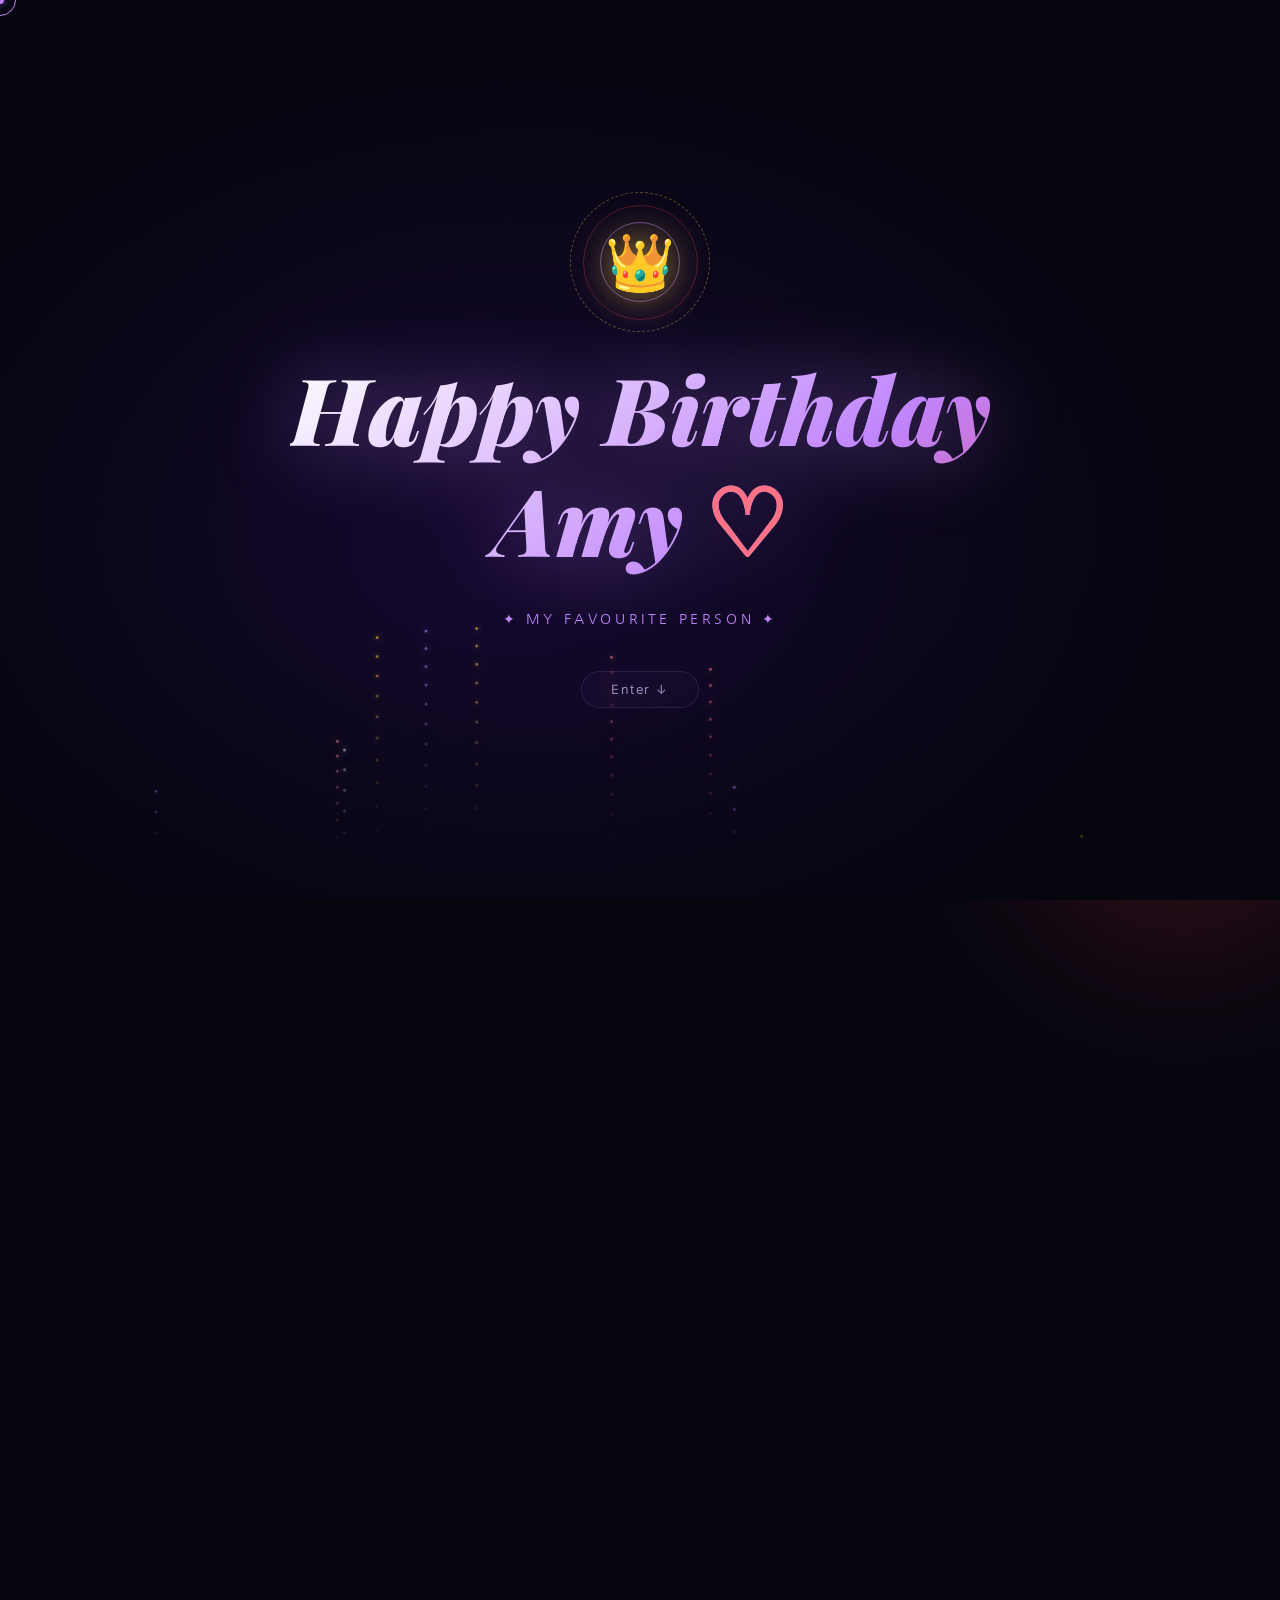
==== commit c7479126: "Update intro-heart styles in HBDAYA1.html" ====
--- a/HBDAYA1.html
+++ b/HBDAYA1.html
@@ -258,9 +258,10 @@
     .intro-heart {
       color: #fb7185;
       -webkit-text-fill-color: #fb7185;
+      display: inline-block;
+      font-style: normal;
+      animation: heartBeat 1.4s ease-in-out infinite;
       filter: none;
-      display: inline-block;
-      animation: heartBeat 1.4s ease-in-out infinite;
     }
     @keyframes heartBeat {
       0%, 100% { transform: scale(1); }
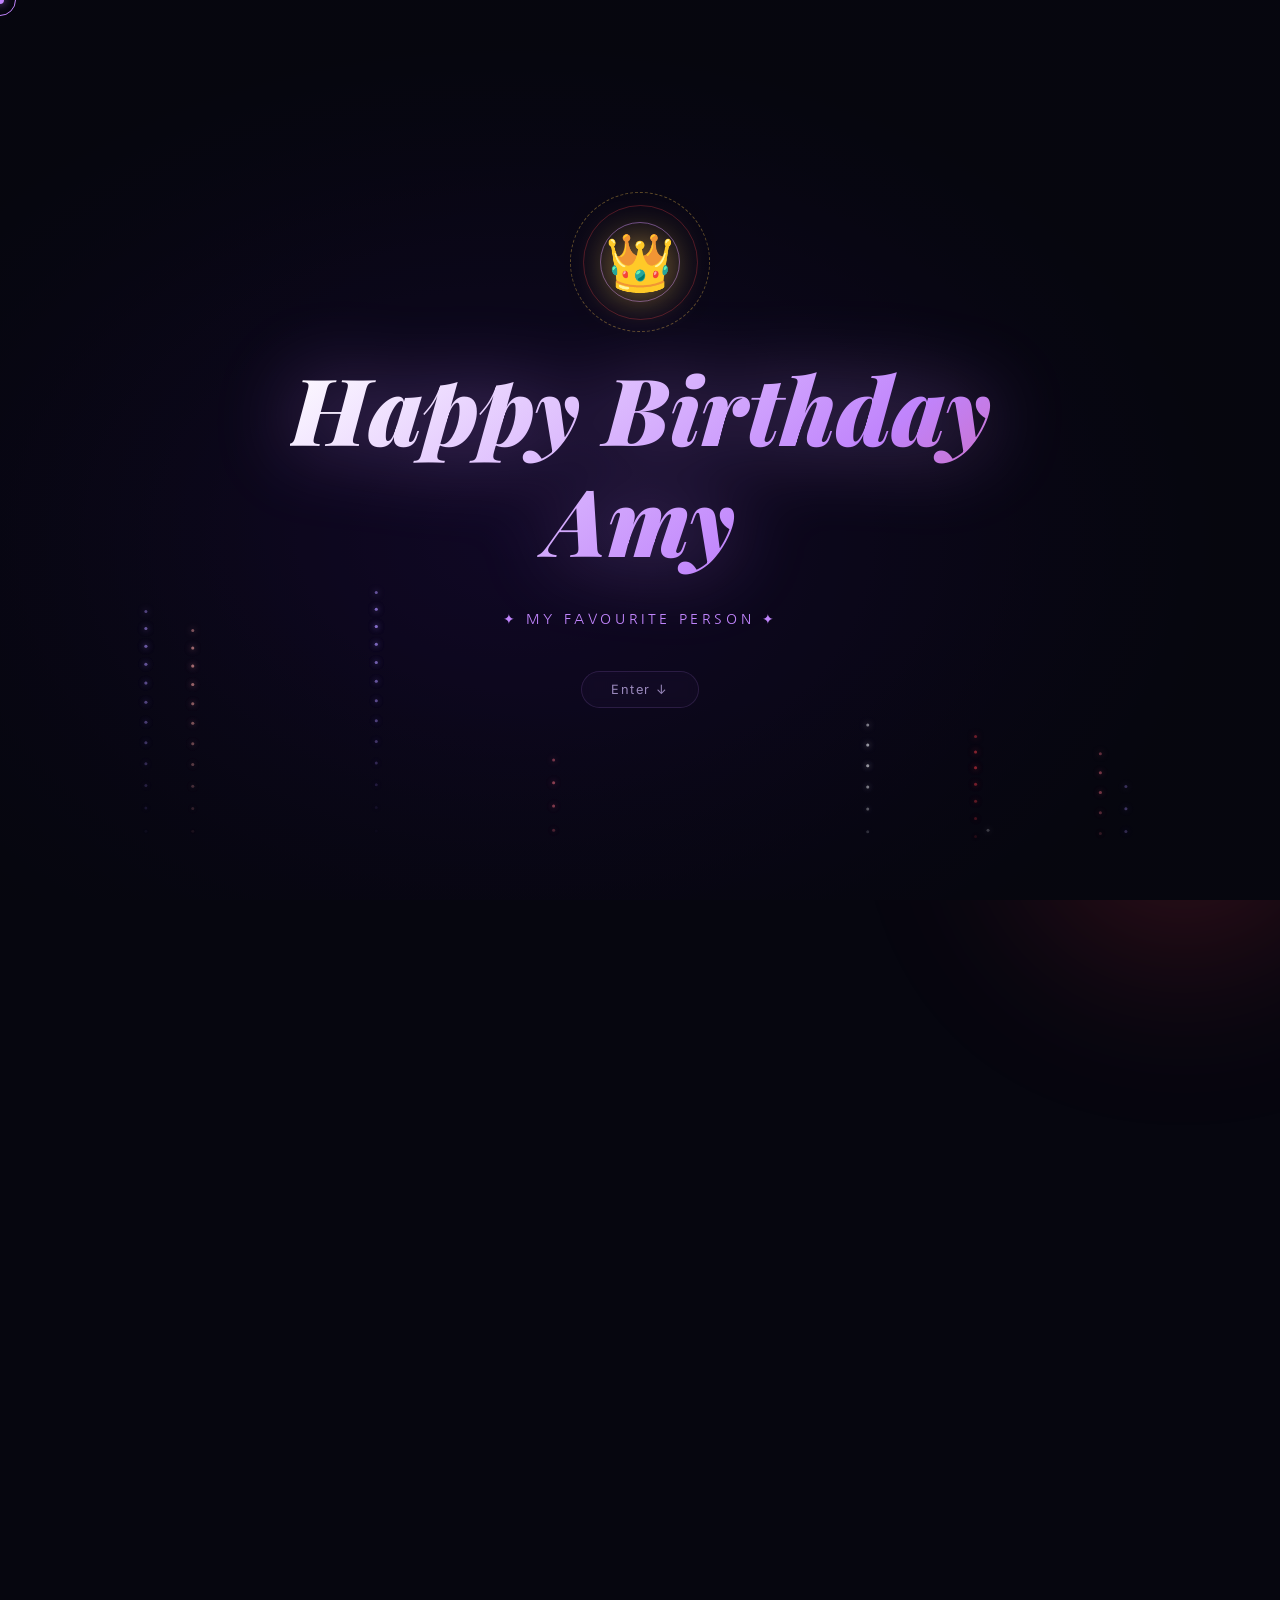
==== commit d4f6418d: "Fix HTML formatting for birthday message" ====
--- a/HBDAYA1.html
+++ b/HBDAYA1.html
@@ -1367,7 +1367,7 @@
   </div>
 
   <h1 class="intro-title">
-    Happy Birthday<br />Amy<span class="intro-heart">&nbsp;♡</span>
+    Happy Birthday<br />Amy
   </h1>
   <p class="intro-subtitle">✦ My favourite person ✦</p>
   <button class="intro-skip" onclick="skipIntro()">Enter ↓</button>
